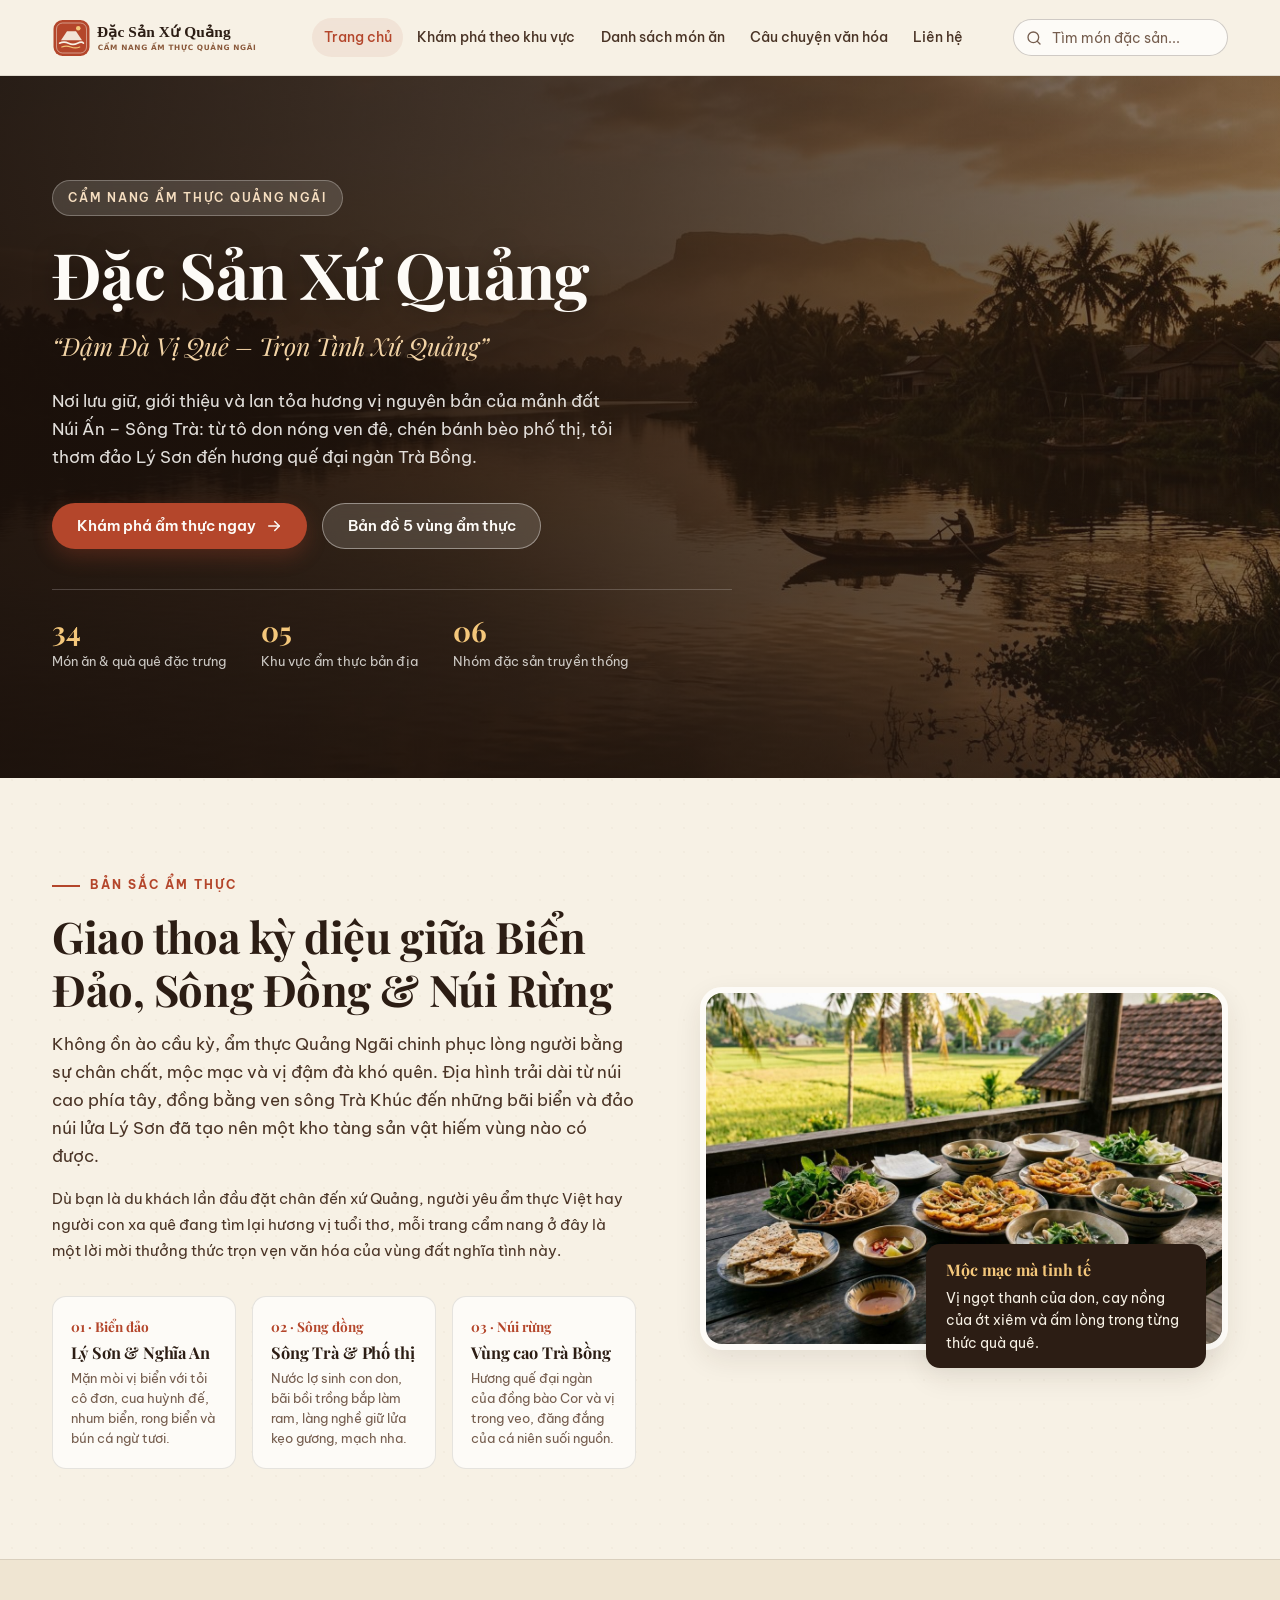
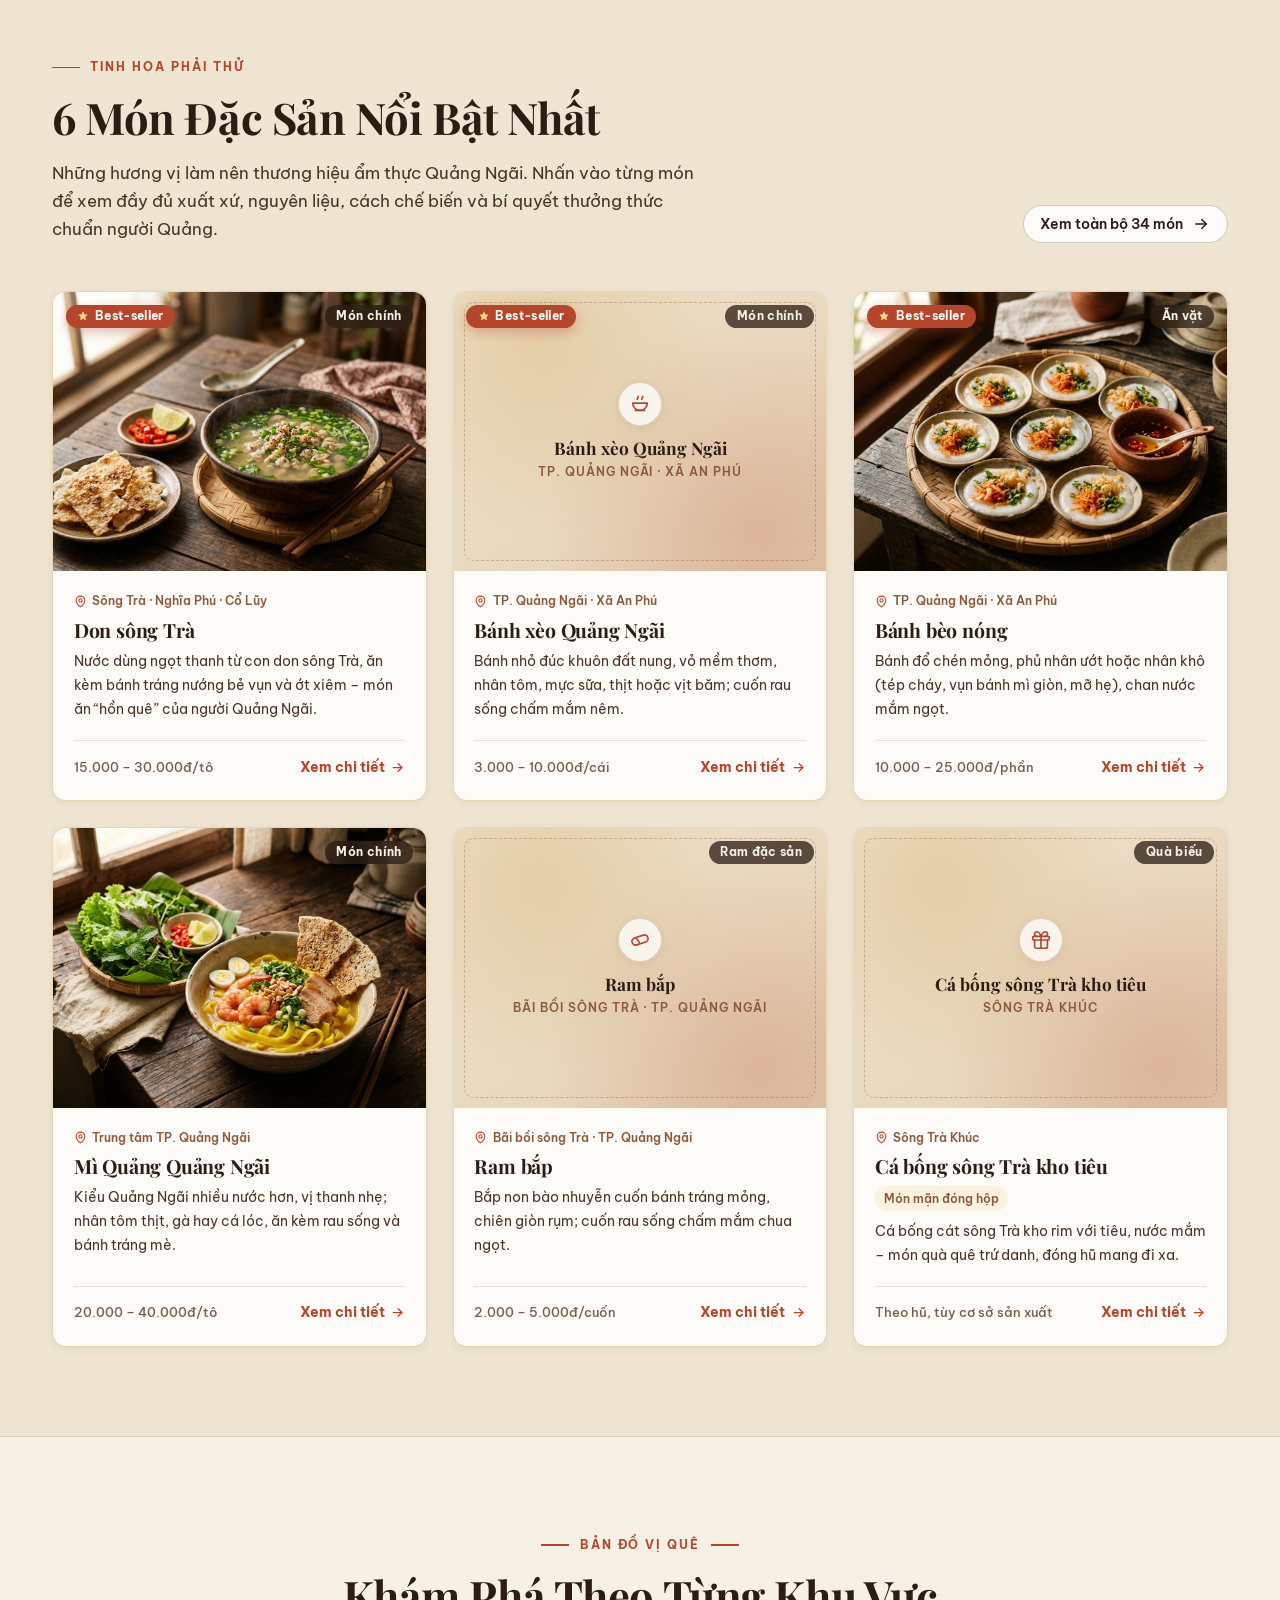
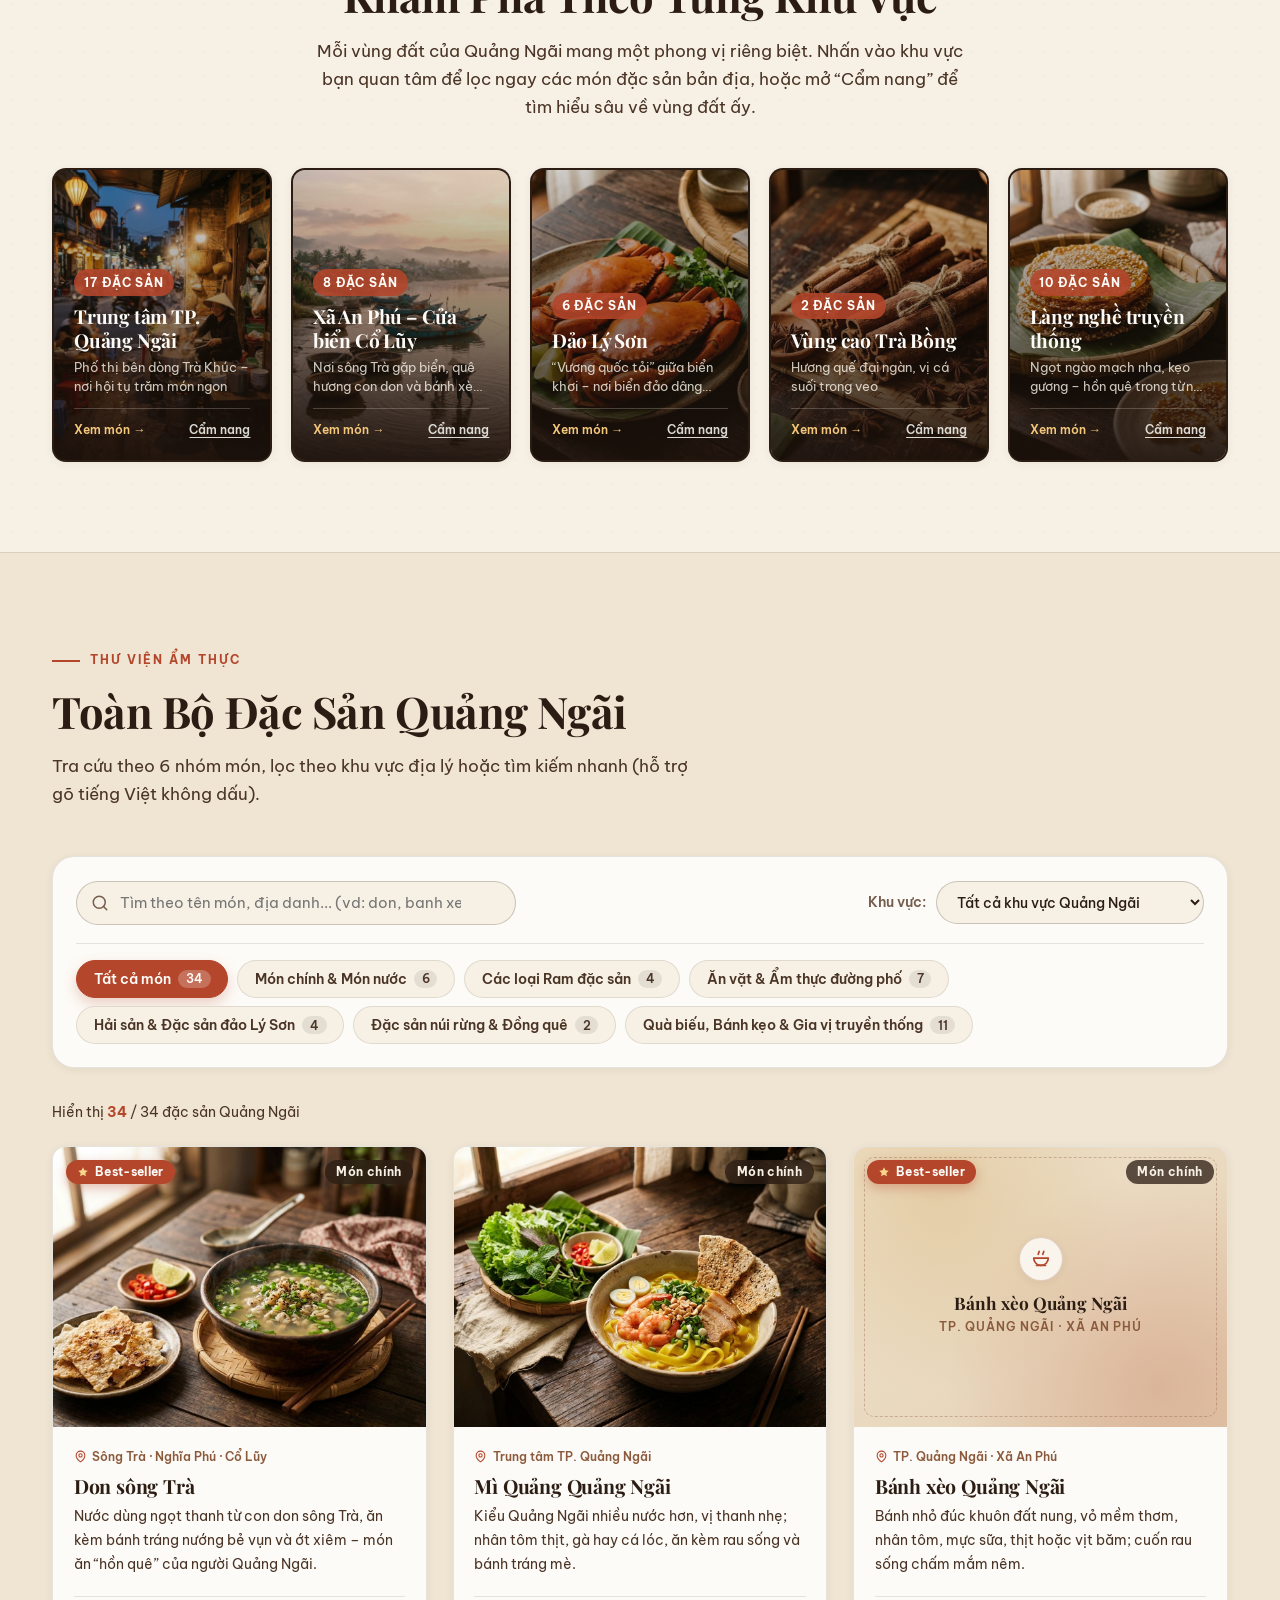
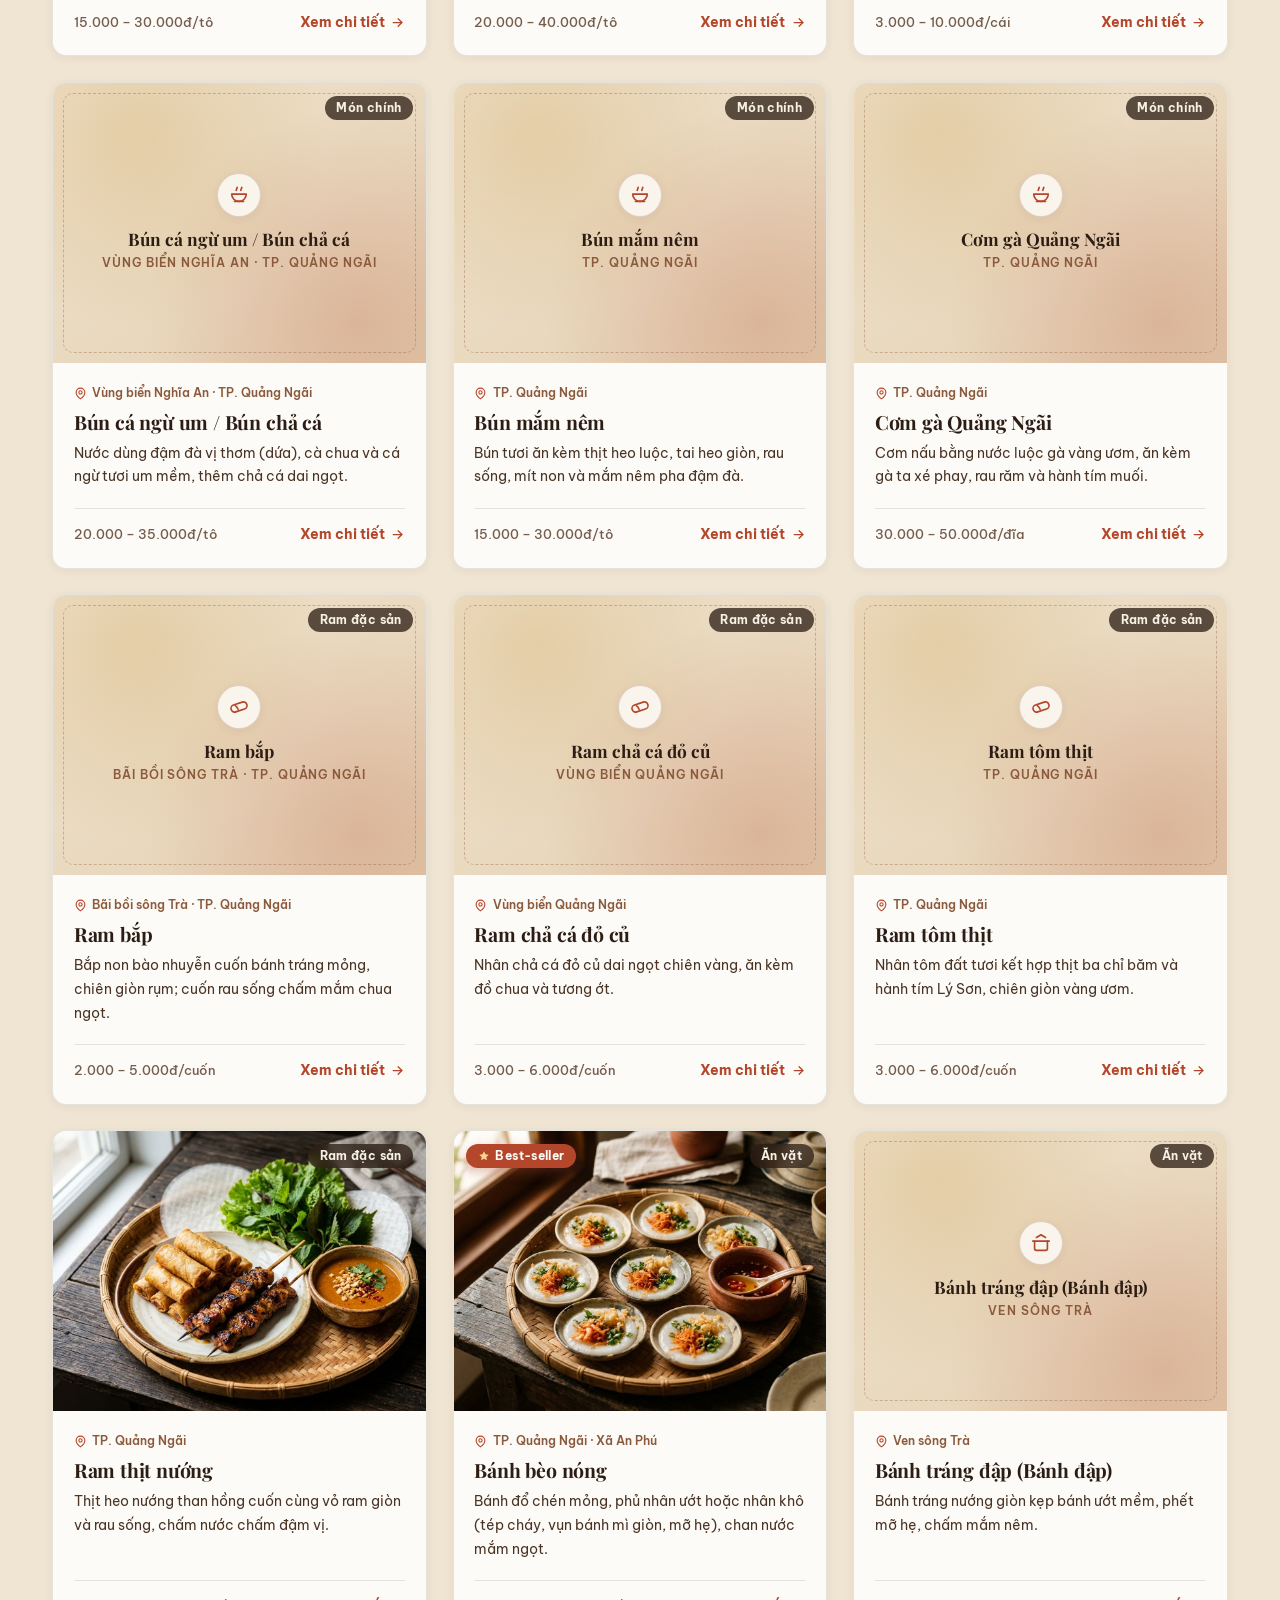
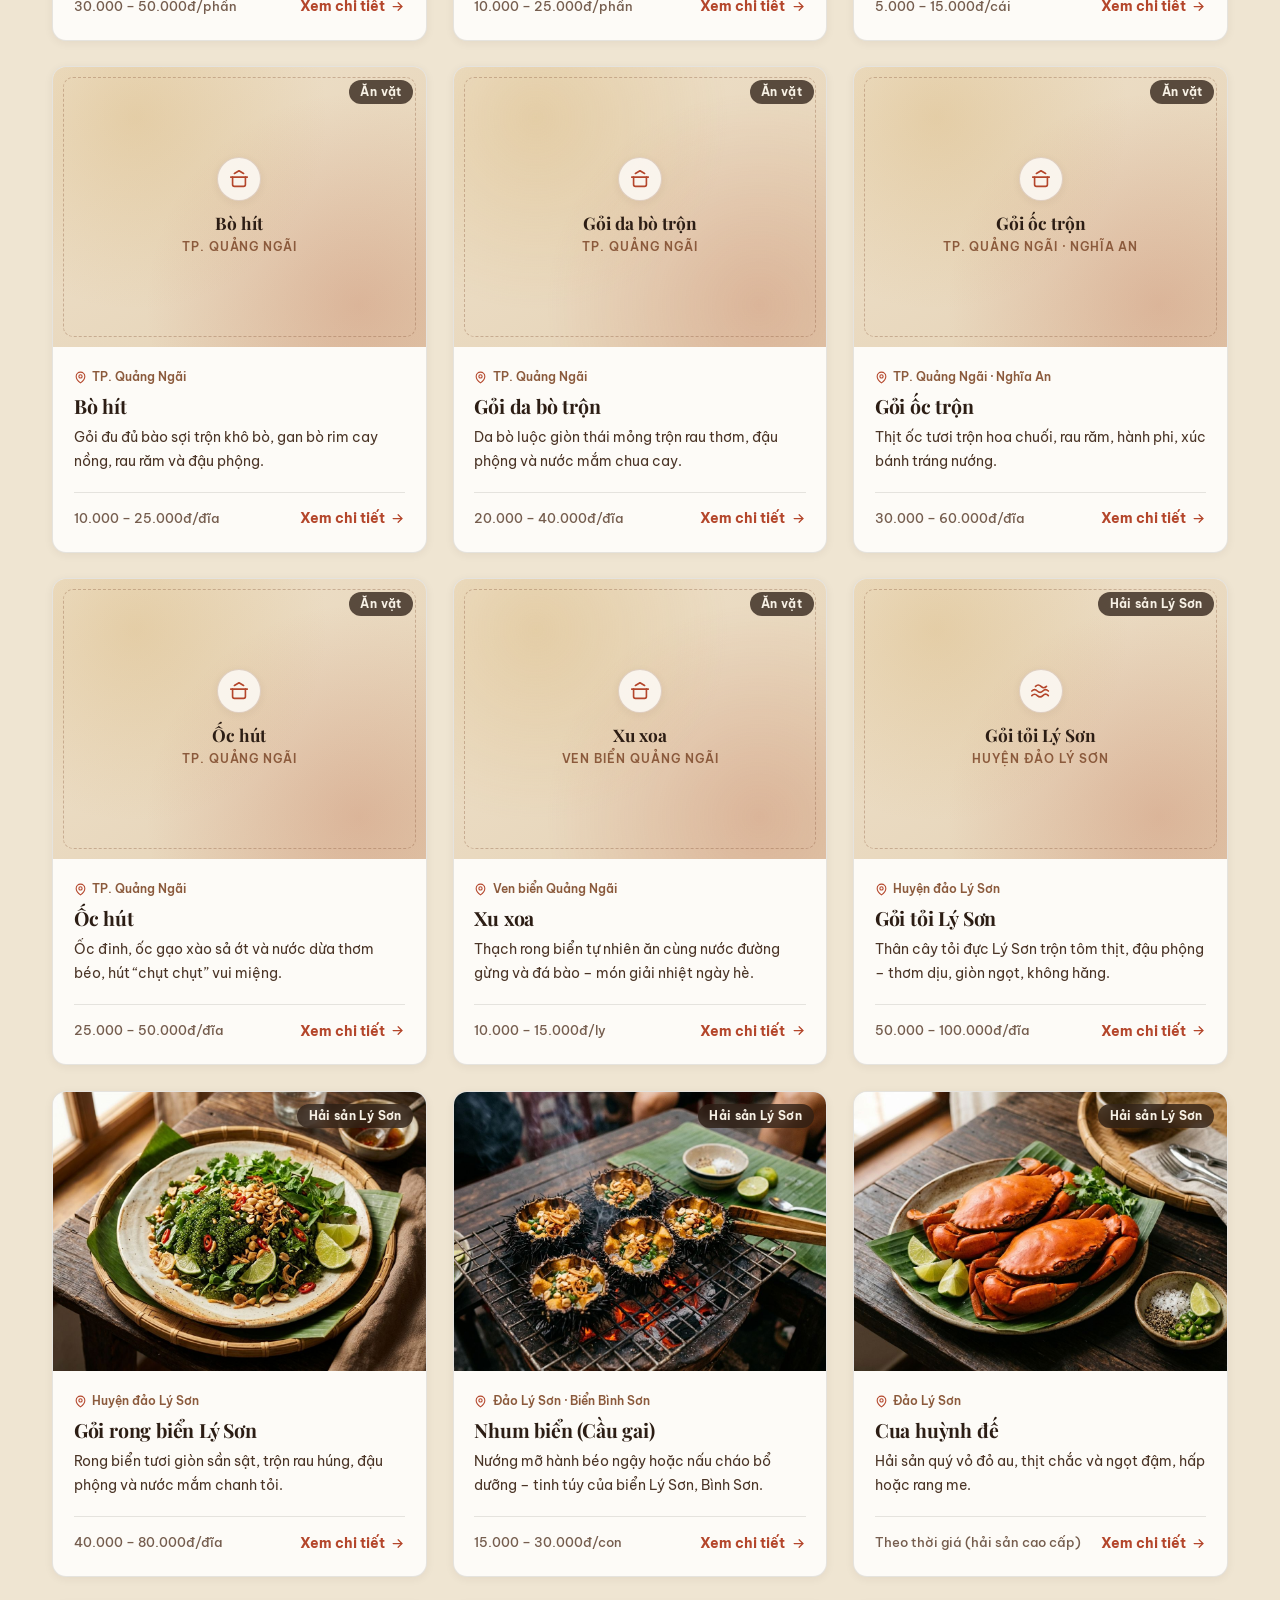
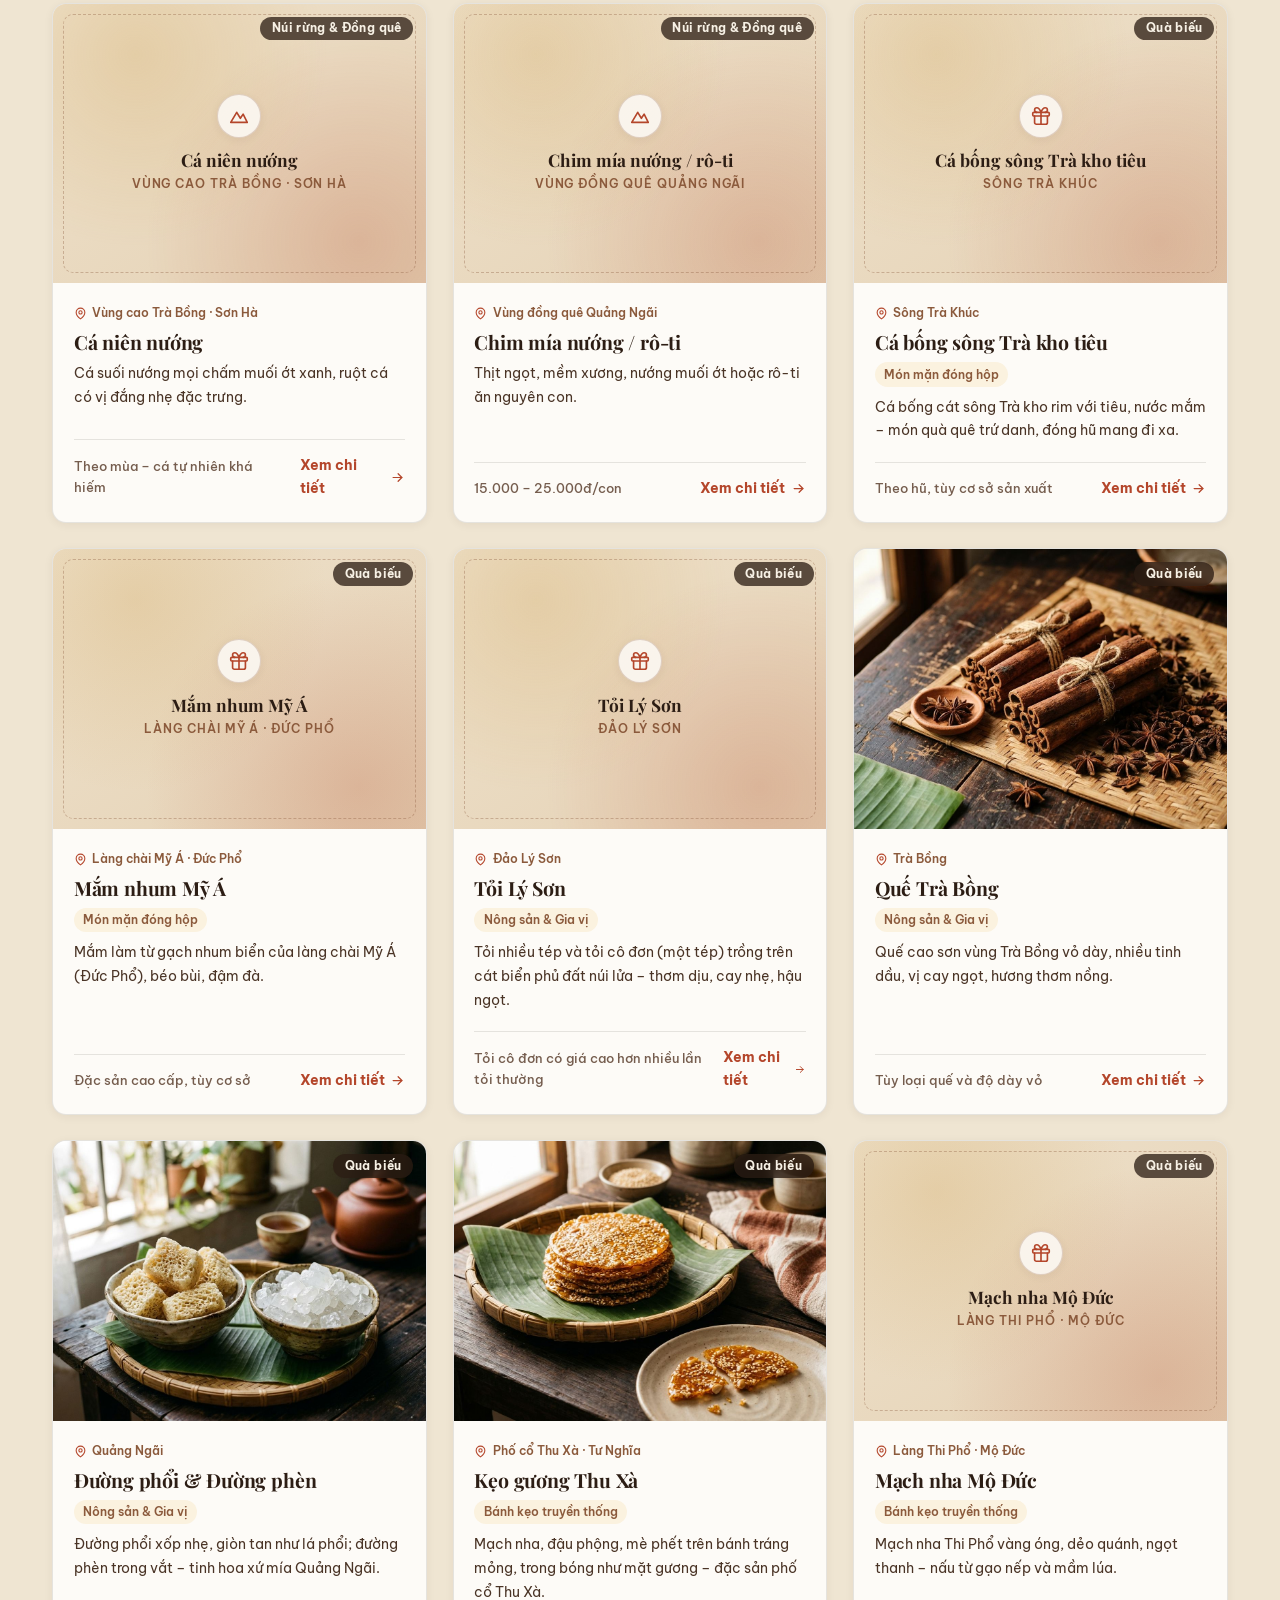
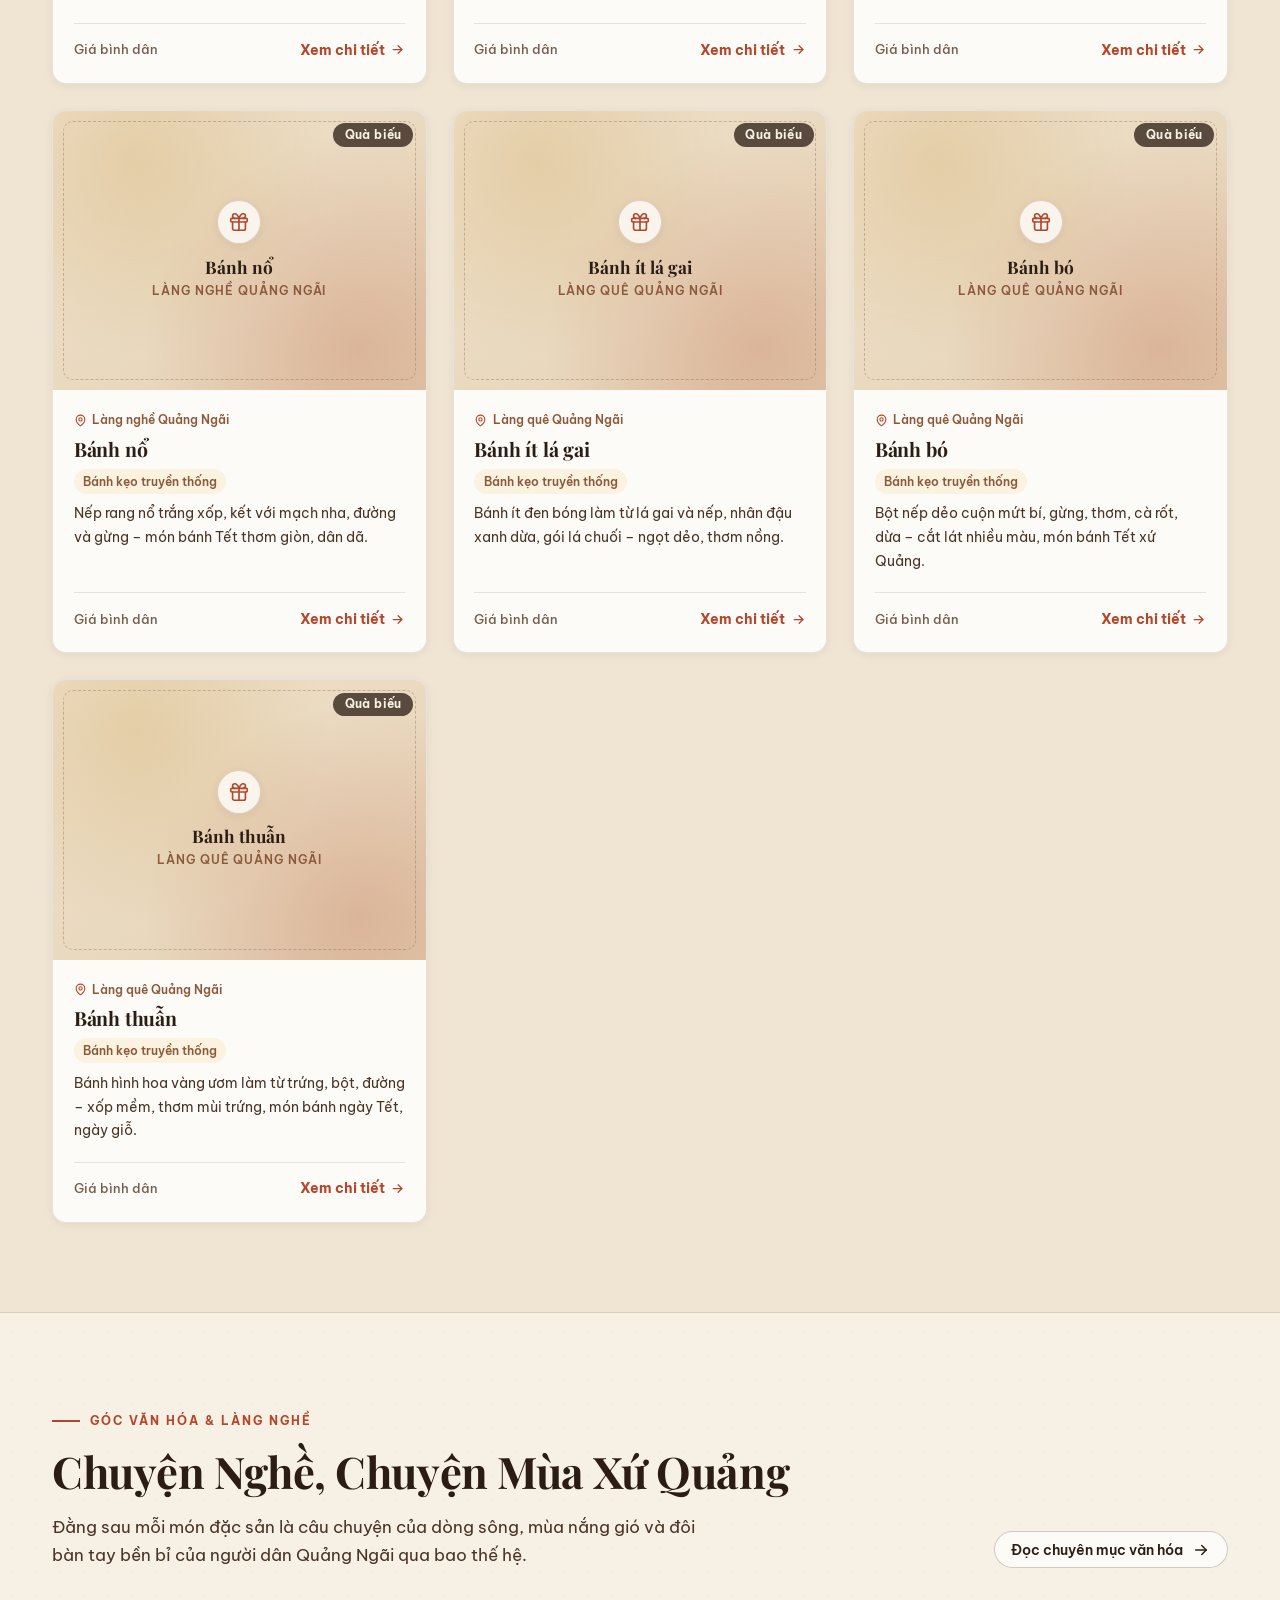
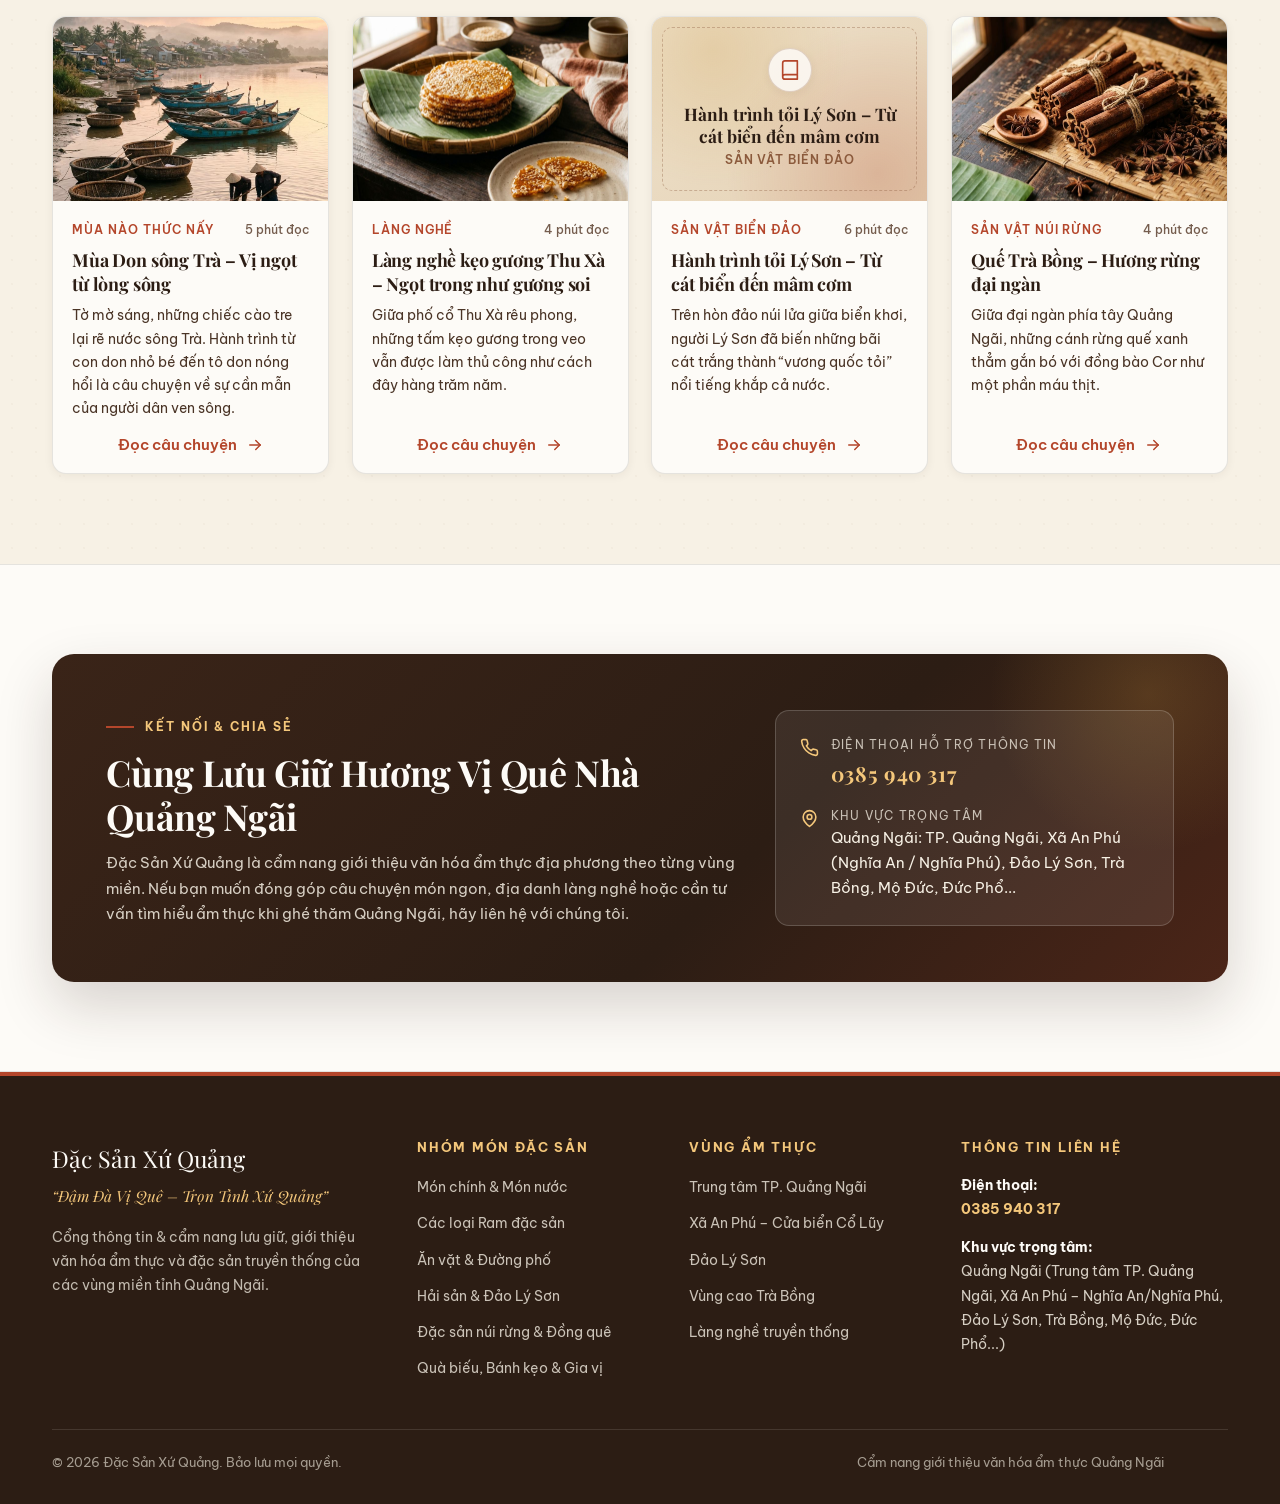
==== index.html @ ca129acb "Khoi tao website Dac San Xu Quang" ====
<!DOCTYPE html>
<html lang="vi">
<head>
  <meta charset="UTF-8">
  <meta name="viewport" content="width=device-width, initial-scale=1.0">
  <title>Đặc Sản Xứ Quảng – Đậm Đà Vị Quê, Trọn Tình Xứ Quảng</title>
  <meta name="description" content="Cổng thông tin & cẩm nang ẩm thực đặc sản Quảng Ngãi theo từng khu vực: từ Don sông Trà, Bánh xèo, Bánh bèo, Ram bắp đến Tỏi Lý Sơn, Quế Trà Bồng và Kẹo gương Thu Xà.">
  <link rel="icon" type="image/svg+xml" href="assets/icons/favicon.svg">
  <link rel="preconnect" href="https://fonts.googleapis.com">
  <link rel="preconnect" href="https://fonts.gstatic.com" crossorigin>
  <link href="https://fonts.googleapis.com/css2?family=Be+Vietnam+Pro:ital,wght@0,400;0,500;0,600;0,700;1,400&family=Playfair+Display:ital,wght@0,600;0,700;1,500;1,600&display=swap" rel="stylesheet">
  <link rel="stylesheet" href="css/variables.css">
  <link rel="stylesheet" href="css/base.css">
  <link rel="stylesheet" href="css/layout.css">
  <link rel="stylesheet" href="css/components.css">
  <link rel="stylesheet" href="css/responsive.css">
</head>
<body data-page="home">
  <!-- ==================== HEADER ==================== -->
  <header class="site-header">
    <div class="container header-inner">
      <a href="#trang-chu" class="brand-logo" aria-label="Đặc Sản Xứ Quảng – Trang chủ">
        <img src="assets/images/logo.svg" alt="Đặc Sản Xứ Quảng" width="230" height="44">
      </a>

      <nav class="main-nav" id="main-nav" aria-label="Điều hướng chính">
        <a href="#trang-chu" class="is-active">Trang chủ</a>
        <a href="#khu-vuc">Khám phá theo khu vực</a>
        <a href="#thu-vien-mon">Danh sách món ăn</a>
        <a href="#van-hoa">Câu chuyện văn hóa</a>
        <a href="#lien-he">Liên hệ</a>
      </nav>

      <div class="header-actions">
        <form class="header-search" id="header-search-form" role="search">
          <svg class="header-search__icon" viewBox="0 0 24 24" fill="none" stroke="currentColor" stroke-width="2" stroke-linecap="round" stroke-linejoin="round" aria-hidden="true">
            <circle cx="11" cy="11" r="8"/><path d="m21 21-4.3-4.3"/>
          </svg>
          <label for="header-search-input" class="sr-only">Tìm nhanh món đặc sản</label>
          <input type="search" id="header-search-input" placeholder="Tìm món đặc sản..." autocomplete="off">
        </form>

        <button type="button" class="nav-toggle" id="nav-toggle" aria-label="Mở menu điều hướng" aria-expanded="false" aria-controls="main-nav">
          <svg width="22" height="22" viewBox="0 0 24 24" fill="none" stroke="currentColor" stroke-width="2" stroke-linecap="round">
            <path d="M4 6h16M4 12h16M4 18h16"/>
          </svg>
        </button>
      </div>
    </div>
  </header>

  <main>
    <!-- ==================== 1. HERO SECTION ==================== -->
    <section class="hero" id="trang-chu">
      <img class="hero__bg" src="assets/images/banners/hero.jpg" alt="Hoàng hôn trên dòng sông Trà Khúc và núi Thiên Ấn, Quảng Ngãi" onerror="this.style.display='none'">
      <div class="hero__overlay" aria-hidden="true"></div>

      <div class="container">
        <div class="hero__content">
          <span class="hero__badge">Cẩm nang ẩm thực Quảng Ngãi</span>
          <h1 class="hero__title">Đặc Sản Xứ Quảng</h1>
          <p class="hero__slogan">“Đậm Đà Vị Quê – Trọn Tình Xứ Quảng”</p>
          <p class="hero__desc">
            Nơi lưu giữ, giới thiệu và lan tỏa hương vị nguyên bản của mảnh đất Núi Ấn – Sông Trà:
            từ tô don nóng ven đê, chén bánh bèo phố thị, tỏi thơm đảo Lý Sơn đến hương quế đại ngàn Trà Bồng.
          </p>

          <div class="hero__actions">
            <a href="#thu-vien-mon" class="btn btn--primary">
              Khám phá ẩm thực ngay
              <svg viewBox="0 0 24 24" fill="none" stroke="currentColor" stroke-width="2" stroke-linecap="round" stroke-linejoin="round" aria-hidden="true">
                <path d="M5 12h14"/><path d="m13 6 6 6-6 6"/>
              </svg>
            </a>
            <a href="#khu-vuc" class="btn btn--ghost-light">Bản đồ 5 vùng ẩm thực</a>
          </div>

          <div class="hero__stats">
            <div>
              <span class="hero__stat-num">34</span>
              <span class="hero__stat-label">Món ăn &amp; quà quê đặc trưng</span>
            </div>
            <div>
              <span class="hero__stat-num">05</span>
              <span class="hero__stat-label">Khu vực ẩm thực bản địa</span>
            </div>
            <div>
              <span class="hero__stat-num">06</span>
              <span class="hero__stat-label">Nhóm đặc sản truyền thống</span>
            </div>
          </div>
        </div>
      </div>
    </section>

    <!-- ==================== 2. GIỚI THIỆU NGẮN ==================== -->
    <section class="section" id="gioi-thieu">
      <div class="container">
        <div class="intro-grid reveal">
          <div>
            <span class="section-eyebrow">Bản sắc ẩm thực</span>
            <h2 class="section-title">Giao thoa kỳ diệu giữa Biển Đảo, Sông Đồng &amp; Núi Rừng</h2>
            <p class="section-lead" style="margin-bottom: 1rem;">
              Không ồn ào cầu kỳ, ẩm thực Quảng Ngãi chinh phục lòng người bằng sự chân chất, mộc mạc và
              vị đậm đà khó quên. Địa hình trải dài từ núi cao phía tây, đồng bằng ven sông Trà Khúc đến
              những bãi biển và đảo núi lửa Lý Sơn đã tạo nên một kho tàng sản vật hiếm vùng nào có được.
            </p>
            <p style="color: var(--color-dark-soft); font-size: 0.96rem;">
              Dù bạn là du khách lần đầu đặt chân đến xứ Quảng, người yêu ẩm thực Việt hay người con xa quê
              đang tìm lại hương vị tuổi thơ, mỗi trang cẩm nang ở đây là một lời mời thưởng thức trọn vẹn
              văn hóa của vùng đất nghĩa tình này.
            </p>

            <div class="intro-pillars">
              <div class="intro-pillar">
                <div class="intro-pillar__num">01 · Biển đảo</div>
                <h3>Lý Sơn &amp; Nghĩa An</h3>
                <p>Mặn mòi vị biển với tỏi cô đơn, cua huỳnh đế, nhum biển, rong biển và bún cá ngừ tươi.</p>
              </div>
              <div class="intro-pillar">
                <div class="intro-pillar__num">02 · Sông đồng</div>
                <h3>Sông Trà &amp; Phố thị</h3>
                <p>Nước lợ sinh con don, bãi bồi trồng bắp làm ram, làng nghề giữ lửa kẹo gương, mạch nha.</p>
              </div>
              <div class="intro-pillar">
                <div class="intro-pillar__num">03 · Núi rừng</div>
                <h3>Vùng cao Trà Bồng</h3>
                <p>Hương quế đại ngàn của đồng bào Cor và vị trong veo, đăng đắng của cá niên suối nguồn.</p>
              </div>
            </div>
          </div>

          <div class="intro-media">
            <div class="intro-media__frame">
              <img src="assets/images/banners/song-tra-nui-an.jpg" alt="Mâm cơm đặc sản dân dã xứ Quảng" loading="lazy"
                   data-fallback-title="Hương Vị Núi Ấn – Sông Trà" data-fallback-sub="Giao thoa ba miền Quảng Ngãi" data-fallback-icon="bowl" onerror="XQ.onImgError(this)">
            </div>
            <div class="intro-media__caption">
              <strong>Mộc mạc mà tinh tế</strong>
              Vị ngọt thanh của don, cay nồng của ớt xiêm và ấm lòng trong từng thức quà quê.
            </div>
          </div>
        </div>
      </div>
    </section>

    <!-- ==================== 3. MÓN BEST-SELLER / NỔI BẬT ==================== -->
    <section class="section section--alt" id="noi-bat">
      <div class="container">
        <div class="section-header section-header--split reveal">
          <div>
            <span class="section-eyebrow">Tinh hoa phải thử</span>
            <h2 class="section-title">6 Món Đặc Sản Nổi Bật Nhất</h2>
            <p class="section-lead">
              Những hương vị làm nên thương hiệu ẩm thực Quảng Ngãi. Nhấn vào từng món để xem đầy đủ xuất xứ,
              nguyên liệu, cách chế biến và bí quyết thưởng thức chuẩn người Quảng.
            </p>
          </div>
          <a href="#thu-vien-mon" class="btn btn--secondary btn--sm">
            Xem toàn bộ 34 món
            <svg viewBox="0 0 24 24" fill="none" stroke="currentColor" stroke-width="2" stroke-linecap="round" stroke-linejoin="round" aria-hidden="true">
              <path d="M5 12h14"/><path d="m13 6 6 6-6 6"/>
            </svg>
          </a>
        </div>

        <div class="bestseller-grid reveal" id="bestseller-grid"></div>
      </div>
    </section>

    <!-- ==================== 4. KHÁM PHÁ THEO KHU VỰC ==================== -->
    <section class="section" id="khu-vuc">
      <div class="container">
        <div class="section-header section-header--center reveal">
          <span class="section-eyebrow">Bản đồ vị quê</span>
          <h2 class="section-title">Khám Phá Theo Từng Khu Vực</h2>
          <p class="section-lead">
            Mỗi vùng đất của Quảng Ngãi mang một phong vị riêng biệt. Nhấn vào khu vực bạn quan tâm để
            lọc ngay các món đặc sản bản địa, hoặc mở “Cẩm nang” để tìm hiểu sâu về vùng đất ấy.
          </p>
        </div>

        <div class="regions-grid reveal" id="regions-grid"></div>
      </div>
    </section>

    <!-- ==================== 5. THƯ VIỆN ĐẶC SẢN (TOÀN BỘ MÓN ĂN) ==================== -->
    <section class="section section--alt" id="thu-vien-mon">
      <div class="container">
        <div class="section-header reveal">
          <span class="section-eyebrow">Thư viện ẩm thực</span>
          <h2 class="section-title">Toàn Bộ Đặc Sản Quảng Ngãi</h2>
          <p class="section-lead">
            Tra cứu theo 6 nhóm món, lọc theo khu vực địa lý hoặc tìm kiếm nhanh (hỗ trợ gõ tiếng Việt không dấu).
          </p>
        </div>

        <!-- Bộ lọc thông minh -->
        <div class="filter-panel reveal" aria-label="Bộ lọc và tìm kiếm món ăn">
          <div class="filter-top">
            <div class="search-box">
              <svg class="search-box__icon" viewBox="0 0 24 24" fill="none" stroke="currentColor" stroke-width="2" stroke-linecap="round" stroke-linejoin="round" aria-hidden="true">
                <circle cx="11" cy="11" r="8"/><path d="m21 21-4.3-4.3"/>
              </svg>
              <label for="dish-search" class="sr-only">Tìm món đặc sản theo tên hoặc nguyên liệu</label>
              <input type="search" id="dish-search" placeholder="Tìm theo tên món, địa danh... (vd: don, banh xeo, toi ly son)" autocomplete="off">
              <button type="button" class="search-box__clear" id="dish-search-clear" aria-label="Xóa từ khóa tìm kiếm">&times;</button>
            </div>

            <div class="region-select-wrap">
              <label for="region-filter">Khu vực:</label>
              <select id="region-filter" class="region-select"></select>
            </div>
          </div>

          <div class="category-tabs" id="category-tabs" role="tablist" aria-label="Lọc theo nhóm món"></div>
        </div>

        <!-- Thanh trạng thái lọc -->
        <div class="filter-status">
          <div id="filter-count"></div>
          <div class="filter-chips" id="filter-chips"></div>
        </div>

        <!-- Lưới món ăn -->
        <div class="dishes-grid" id="dishes-grid"></div>
      </div>
    </section>

    <!-- ==================== 6. GÓC VĂN HÓA & LÀNG NGHỀ ==================== -->
    <section class="section" id="van-hoa">
      <div class="container">
        <div class="section-header section-header--split reveal">
          <div>
            <span class="section-eyebrow">Góc văn hóa &amp; làng nghề</span>
            <h2 class="section-title">Chuyện Nghề, Chuyện Mùa Xứ Quảng</h2>
            <p class="section-lead">
              Đằng sau mỗi món đặc sản là câu chuyện của dòng sông, mùa nắng gió và đôi bàn tay bền bỉ
              của người dân Quảng Ngãi qua bao thế hệ.
            </p>
          </div>
          <a href="pages/bai-viet.html?id=mua-don-song-tra" class="btn btn--secondary btn--sm">
            Đọc chuyên mục văn hóa
            <svg viewBox="0 0 24 24" fill="none" stroke="currentColor" stroke-width="2" stroke-linecap="round" stroke-linejoin="round" aria-hidden="true">
              <path d="M5 12h14"/><path d="m13 6 6 6-6 6"/>
            </svg>
          </a>
        </div>

        <div class="stories-grid reveal" id="stories-grid"></div>
      </div>
    </section>

    <!-- ==================== 7. LIÊN HỆ & GÓP Ý ==================== -->
    <section class="section section--ivory" id="lien-he">
      <div class="container">
        <div class="contact-strip reveal">
          <div>
            <span class="section-eyebrow" style="color:#f4c77b;">Kết nối &amp; chia sẻ</span>
            <h2>Cùng Lưu Giữ Hương Vị Quê Nhà Quảng Ngãi</h2>
            <p>
              Đặc Sản Xứ Quảng là cẩm nang giới thiệu văn hóa ẩm thực địa phương theo từng vùng miền.
              Nếu bạn muốn đóng góp câu chuyện món ngon, địa danh làng nghề hoặc cần tư vấn tìm hiểu
              ẩm thực khi ghé thăm Quảng Ngãi, hãy liên hệ với chúng tôi.
            </p>
          </div>

          <div class="contact-strip__box">
            <div class="contact-strip__row">
              <svg viewBox="0 0 24 24" fill="none" stroke="currentColor" stroke-width="2" stroke-linecap="round" stroke-linejoin="round" aria-hidden="true">
                <path d="M22 16.92v3a2 2 0 0 1-2.18 2 19.79 19.79 0 0 1-8.63-3.07 19.5 19.5 0 0 1-6-6 19.79 19.79 0 0 1-3.07-8.67A2 2 0 0 1 4.11 2h3a2 2 0 0 1 2 1.72 12.84 12.84 0 0 0 .7 2.81 2 2 0 0 1-.45 2.11L8.09 9.91a16 16 0 0 0 6 6l1.27-1.27a2 2 0 0 1 2.11-.45 12.84 12.84 0 0 0 2.81.7A2 2 0 0 1 22 16.92z"/>
              </svg>
              <div>
                <div style="font-size:0.78rem;text-transform:uppercase;letter-spacing:0.1em;opacity:0.75;">Điện thoại hỗ trợ thông tin</div>
                <a href="tel:0385940317" class="contact-strip__phone">0385 940 317</a>
              </div>
            </div>

            <div class="contact-strip__row">
              <svg viewBox="0 0 24 24" fill="none" stroke="currentColor" stroke-width="2" stroke-linecap="round" stroke-linejoin="round" aria-hidden="true">
                <path d="M20 10c0 6-8 12-8 12s-8-6-8-12a8 8 0 1 1 16 0Z"/><circle cx="12" cy="10" r="3"/>
              </svg>
              <div>
                <div style="font-size:0.78rem;text-transform:uppercase;letter-spacing:0.1em;opacity:0.75;">Khu vực trọng tâm</div>
                <div>Quảng Ngãi: TP. Quảng Ngãi, Xã An Phú (Nghĩa An / Nghĩa Phú), Đảo Lý Sơn, Trà Bồng, Mộ Đức, Đức Phổ...</div>
              </div>
            </div>
          </div>
        </div>
      </div>
    </section>
  </main>

  <!-- ==================== FOOTER ==================== -->
  <footer class="site-footer">
    <div class="container">
      <div class="footer-grid">
        <div class="footer-brand">
          <div class="footer-brand__title">Đặc Sản Xứ Quảng</div>
          <div class="footer-brand__slogan">“Đậm Đà Vị Quê – Trọn Tình Xứ Quảng”</div>
          <p>
            Cổng thông tin &amp; cẩm nang lưu giữ, giới thiệu văn hóa ẩm thực và đặc sản truyền thống
            của các vùng miền tỉnh Quảng Ngãi.
          </p>
        </div>

        <div>
          <h3 class="footer-heading">Nhóm món đặc sản</h3>
          <ul class="footer-links">
            <li><a href="#thu-vien-mon" data-footer-cat="mon-chinh">Món chính &amp; Món nước</a></li>
            <li><a href="#thu-vien-mon" data-footer-cat="ram">Các loại Ram đặc sản</a></li>
            <li><a href="#thu-vien-mon" data-footer-cat="an-vat">Ăn vặt &amp; Đường phố</a></li>
            <li><a href="#thu-vien-mon" data-footer-cat="hai-san">Hải sản &amp; Đảo Lý Sơn</a></li>
            <li><a href="#thu-vien-mon" data-footer-cat="nui-rung">Đặc sản núi rừng &amp; Đồng quê</a></li>
            <li><a href="#thu-vien-mon" data-footer-cat="qua-bieu">Quà biếu, Bánh kẹo &amp; Gia vị</a></li>
          </ul>
        </div>

        <div>
          <h3 class="footer-heading">Vùng ẩm thực</h3>
          <ul class="footer-links">
            <li><a href="pages/khu-vuc.html?id=tp-quang-ngai">Trung tâm TP. Quảng Ngãi</a></li>
            <li><a href="pages/khu-vuc.html?id=an-phu-co-luy">Xã An Phú – Cửa biển Cổ Lũy</a></li>
            <li><a href="pages/khu-vuc.html?id=ly-son">Đảo Lý Sơn</a></li>
            <li><a href="pages/khu-vuc.html?id=tra-bong">Vùng cao Trà Bồng</a></li>
            <li><a href="pages/khu-vuc.html?id=lang-nghe">Làng nghề truyền thống</a></li>
          </ul>
        </div>

        <div>
          <h3 class="footer-heading">Thông tin liên hệ</h3>
          <div class="footer-contact-list">
            <div>
              <strong>Điện thoại:</strong><br>
              <a href="tel:0385940317" style="color:#f4c77b;font-weight:700;">0385 940 317</a>
            </div>
            <div>
              <strong>Khu vực trọng tâm:</strong><br>
              Quảng Ngãi (Trung tâm TP. Quảng Ngãi, Xã An Phú – Nghĩa An/Nghĩa Phú, Đảo Lý Sơn, Trà Bồng, Mộ Đức, Đức Phổ...)
            </div>
          </div>
        </div>
      </div>

      <div class="footer-bottom">
        <span>&copy; 2026 Đặc Sản Xứ Quảng. Bảo lưu mọi quyền.</span>
        <span>Cẩm nang giới thiệu văn hóa ẩm thực Quảng Ngãi</span>
      </div>
    </div>
  </footer>

  <!-- Nút về đầu trang -->
  <button type="button" class="back-to-top" id="back-to-top" aria-label="Về đầu trang">
    <svg width="20" height="20" viewBox="0 0 24 24" fill="none" stroke="currentColor" stroke-width="2.2" stroke-linecap="round" stroke-linejoin="round">
      <path d="m18 15-6-6-6 6"/>
    </svg>
  </button>

  <!-- Dữ liệu & Module xử lý -->
  <script src="js/data/categories.js"></script>
  <script src="js/data/regions.js"></script>
  <script src="js/data/dishes.js"></script>
  <script src="js/data/stories.js"></script>
  <script src="js/modules/render.js"></script>
  <script src="js/modules/filter.js"></script>
  <script src="js/modules/modal.js"></script>
  <script src="js/main.js"></script>
</body>
</html>
---- css/variables.css ----
/* ==========================================================================
   variables.css — Bảng màu thương hiệu & Hệ thống thiết kế Đặc Sản Xứ Quảng
   Tông màu: Nâu đất, kem giấy dó, đỏ gạch, nâu đậm, trắng ngà
   ========================================================================== */

:root {
  /* Bảng màu thương hiệu cốt lõi */
  --color-cream: #f7f1e5;          /* Kem giấy dó – nền chính */
  --color-cream-deep: #efe5d2;     /* Kem giấy dó đậm – nền xen kẽ */
  --color-ivory: #fdfbf7;          /* Trắng ngà – nền thẻ, modal */
  --color-earth: #8b5a3c;          /* Nâu đất – điểm nhấn mộc mạc */
  --color-earth-light: #b07d5b;    /* Nâu đất sáng */
  --color-brick: #b4462b;          /* Đỏ gạch – CTA, tiêu điểm */
  --color-brick-dark: #92341d;     /* Đỏ gạch đậm – hover */
  --color-brick-soft: #f6e4de;     /* Đỏ gạch nhạt – nền tag */
  --color-dark: #2c1d14;           /* Nâu đậm – chữ chính & Footer */
  --color-dark-soft: #4a3426;      /* Nâu vừa – chữ phụ */
  --color-muted: #755d4e;          /* Nâu xám – chú thích */
  --color-gold: #c8963e;           /* Vàng mật – sao Best-seller */
  --color-gold-soft: #fbf2df;      /* Vàng nhạt */
  --color-sage: #546642;           /* Xanh lá mộc – điểm nhấn phụ */

  /* Đường viền & bóng đổ */
  --border-subtle: rgba(44, 29, 20, 0.11);
  --border-strong: rgba(44, 29, 20, 0.22);
  --shadow-sm: 0 2px 10px rgba(44, 29, 20, 0.06);
  --shadow-md: 0 10px 28px rgba(44, 29, 20, 0.09);
  --shadow-lg: 0 24px 56px rgba(44, 29, 20, 0.18);

  /* Phông chữ (hỗ trợ đầy đủ dấu tiếng Việt) */
  --font-serif: 'Playfair Display', 'Times New Roman', Georgia, serif;
  --font-sans: 'Be Vietnam Pro', -apple-system, BlinkMacSystemFont, 'Segoe UI', Roboto, sans-serif;

  /* Khoảng cách & bố cục */
  --container-max: 1240px;
  --container-narrow: 860px;
  --header-height: 76px;
  --section-py: clamp(4rem, 7vw, 6.25rem);

  /* Bo góc */
  --radius-sm: 8px;
  --radius-md: 14px;
  --radius-lg: 22px;
  --radius-pill: 999px;

  /* Chuyển động */
  --ease-out: cubic-bezier(0.22, 1, 0.36, 1);
  --transition-fast: 0.2s var(--ease-out);
  --transition-base: 0.35s var(--ease-out);
  --transition-slow: 0.55s var(--ease-out);
}
---- css/base.css ----
/* ==========================================================================
   base.css — Reset, Typography, Buttons & Tiện ích chung
   ========================================================================== */

*,
*::before,
*::after {
  box-sizing: border-box;
  margin: 0;
  padding: 0;
}

html {
  scroll-behavior: smooth;
  font-size: 16px;
  -webkit-text-size-adjust: 100%;
}

body {
  font-family: var(--font-sans);
  background-color: var(--color-cream);
  color: var(--color-dark);
  line-height: 1.68;
  min-height: 100vh;
  overflow-x: hidden;
  -webkit-font-smoothing: antialiased;
  /* Tạo chất liệu giấy dó nhẹ */
  background-image:
    radial-gradient(rgba(139, 90, 60, 0.04) 1px, transparent 0);
  background-size: 24px 24px;
}

body.no-scroll {
  overflow: hidden;
}

img {
  display: block;
  max-width: 100%;
  height: auto;
}

a {
  color: inherit;
  text-decoration: none;
}

button,
input,
select {
  font-family: inherit;
  color: inherit;
}

button {
  cursor: pointer;
  background: none;
  border: none;
}

ul,
ol {
  list-style: none;
}

:focus-visible {
  outline: 2px solid var(--color-brick);
  outline-offset: 3px;
}

/* Container */
.container {
  width: 100%;
  max-width: var(--container-max);
  margin-inline: auto;
  padding-inline: clamp(1.1rem, 3vw, 2rem);
}

.container--narrow {
  max-width: var(--container-narrow);
}

/* Typography tạp chí ẩm thực */
h1, h2, h3, h4 {
  font-family: var(--font-serif);
  font-weight: 700;
  line-height: 1.22;
  color: var(--color-dark);
  letter-spacing: -0.01em;
}

.section-eyebrow {
  display: inline-flex;
  align-items: center;
  gap: 0.65rem;
  font-family: var(--font-sans);
  font-size: 0.78rem;
  font-weight: 700;
  text-transform: uppercase;
  letter-spacing: 0.16em;
  color: var(--color-brick);
  margin-bottom: 0.85rem;
}

.section-eyebrow::before {
  content: '';
  width: 28px;
  height: 1.5px;
  background-color: var(--color-brick);
  display: inline-block;
}

.section-title {
  font-size: clamp(1.85rem, 3.4vw, 2.75rem);
  margin-bottom: 0.9rem;
}

.section-lead {
  font-size: clamp(0.98rem, 1.3vw, 1.08rem);
  color: var(--color-dark-soft);
  max-width: 660px;
}

.section-header {
  margin-bottom: clamp(2rem, 4vw, 3rem);
}

.section-header--center {
  text-align: center;
}

.section-header--center .section-eyebrow::after {
  content: '';
  width: 28px;
  height: 1.5px;
  background-color: var(--color-brick);
  display: inline-block;
}

.section-header--center .section-lead {
  margin-inline: auto;
}

.section-header--split {
  display: flex;
  align-items: flex-end;
  justify-content: space-between;
  gap: 1.5rem;
  flex-wrap: wrap;
}

/* Nút bấm */
.btn {
  display: inline-flex;
  align-items: center;
  justify-content: center;
  gap: 0.55rem;
  padding: 0.82rem 1.55rem;
  border-radius: var(--radius-pill);
  font-size: 0.94rem;
  font-weight: 600;
  line-height: 1.2;
  transition: transform var(--transition-fast), background-color var(--transition-fast),
              color var(--transition-fast), box-shadow var(--transition-fast), border-color var(--transition-fast);
  white-space: nowrap;
}

.btn svg {
  width: 18px;
  height: 18px;
  flex-shrink: 0;
  transition: transform var(--transition-fast);
}

.btn--primary {
  background-color: var(--color-brick);
  color: var(--color-ivory);
  box-shadow: 0 8px 20px rgba(180, 70, 43, 0.28);
}

.btn--primary:hover {
  background-color: var(--color-brick-dark);
  transform: translateY(-2px);
  box-shadow: 0 12px 26px rgba(180, 70, 43, 0.34);
}

.btn--primary:hover svg {
  transform: translateX(3px);
}

.btn--secondary {
  background-color: var(--color-ivory);
  color: var(--color-dark);
  border: 1px solid var(--border-strong);
}

.btn--secondary:hover {
  border-color: var(--color-brick);
  color: var(--color-brick);
  transform: translateY(-2px);
}

.btn--ghost-light {
  background-color: rgba(253, 251, 247, 0.14);
  color: var(--color-ivory);
  border: 1px solid rgba(253, 251, 247, 0.42);
  backdrop-filter: blur(8px);
}

.btn--ghost-light:hover {
  background-color: rgba(253, 251, 247, 0.24);
  transform: translateY(-2px);
}

.btn--sm {
  padding: 0.55rem 1.05rem;
  font-size: 0.85rem;
}

.btn--link {
  padding: 0;
  color: var(--color-brick);
  font-weight: 600;
  font-size: 0.92rem;
}

.btn--link:hover {
  color: var(--color-brick-dark);
}

.btn--link:hover svg {
  transform: translateX(4px);
}

/* Hiệu ứng xuất hiện khi cuộn trang */
.reveal {
  opacity: 0;
  transform: translateY(22px);
  transition: opacity 0.65s var(--ease-out), transform 0.65s var(--ease-out);
}

.reveal.is-visible {
  opacity: 1;
  transform: translateY(0);
}

@media (prefers-reduced-motion: reduce) {
  html { scroll-behavior: auto; }
  .reveal { opacity: 1; transform: none; transition: none; }
}

/* Tiện ích ẩn trực quan cho trình đọc màn hình */
.sr-only {
  position: absolute;
  width: 1px;
  height: 1px;
  padding: 0;
  margin: -1px;
  overflow: hidden;
  clip: rect(0, 0, 0, 0);
  white-space: nowrap;
  border: 0;
}
---- css/layout.css ----
/* ==========================================================================
   layout.css — Bố cục Header, Hero, các Section, Grid và Footer
   ========================================================================== */

/* ---------------- HEADER ---------------- */
.site-header {
  position: sticky;
  top: 0;
  z-index: 100;
  height: var(--header-height);
  background-color: rgba(247, 241, 229, 0.92);
  backdrop-filter: blur(12px);
  -webkit-backdrop-filter: blur(12px);
  border-bottom: 1px solid var(--border-subtle);
  transition: box-shadow var(--transition-base), background-color var(--transition-base);
}

.site-header.is-scrolled {
  background-color: rgba(253, 251, 247, 0.97);
  box-shadow: var(--shadow-sm);
}

.header-inner {
  height: 100%;
  display: flex;
  align-items: center;
  justify-content: space-between;
  gap: 1.25rem;
}

.brand-logo {
  display: inline-flex;
  align-items: center;
  flex-shrink: 0;
}

.brand-logo img {
  height: 42px;
  width: auto;
}

.main-nav {
  display: flex;
  align-items: center;
  gap: 0.15rem;
}

.main-nav a {
  position: relative;
  padding: 0.48rem 0.72rem;
  font-size: 0.89rem;
  font-weight: 500;
  white-space: nowrap;
  color: var(--color-dark-soft);
  border-radius: var(--radius-pill);
  transition: color var(--transition-fast), background-color var(--transition-fast);
}

.main-nav a:hover,
.main-nav a.is-active {
  color: var(--color-brick);
  background-color: rgba(180, 70, 43, 0.08);
}

/* Thanh tìm kiếm nhanh trên Header */
.header-actions {
  display: flex;
  align-items: center;
  gap: 0.75rem;
}

.header-search {
  position: relative;
  display: flex;
  align-items: center;
}

.header-search input {
  width: 215px;
  padding: 0.52rem 0.95rem 0.52rem 2.35rem;
  border-radius: var(--radius-pill);
  border: 1px solid var(--border-strong);
  background-color: var(--color-ivory);
  font-size: 0.86rem;
  color: var(--color-dark);
  transition: width var(--transition-base), border-color var(--transition-fast), box-shadow var(--transition-fast);
}

.header-search input::placeholder {
  color: var(--color-muted);
}

.header-search input:focus {
  outline: none;
  width: 255px;
  border-color: var(--color-brick);
  box-shadow: 0 0 0 3px rgba(180, 70, 43, 0.14);
}

.header-search__icon {
  position: absolute;
  left: 0.8rem;
  width: 16px;
  height: 16px;
  color: var(--color-muted);
  pointer-events: none;
}

.nav-toggle {
  display: none;
  width: 42px;
  height: 42px;
  border-radius: var(--radius-sm);
  border: 1px solid var(--border-strong);
  background-color: var(--color-ivory);
  align-items: center;
  justify-content: center;
  color: var(--color-dark);
}

/* ---------------- HERO SECTION ---------------- */
.hero {
  position: relative;
  min-height: clamp(540px, 78vh, 720px);
  display: flex;
  align-items: center;
  overflow: hidden;
  background-color: var(--color-dark);
  color: var(--color-ivory);
}

.hero__bg {
  position: absolute;
  inset: 0;
  width: 100%;
  height: 100%;
  object-fit: cover;
  object-position: center 45%;
  transform: scale(1.02);
}

.hero__overlay {
  position: absolute;
  inset: 0;
  background:
    linear-gradient(95deg, rgba(28, 17, 11, 0.88) 0%, rgba(36, 22, 14, 0.72) 48%, rgba(44, 29, 20, 0.34) 100%),
    linear-gradient(180deg, rgba(28, 17, 11, 0.25) 0%, rgba(28, 17, 11, 0.45) 100%);
}

.hero__content {
  position: relative;
  z-index: 2;
  max-width: 680px;
  padding-block: 4rem;
}

.hero__badge {
  display: inline-flex;
  align-items: center;
  gap: 0.55rem;
  padding: 0.4rem 0.95rem;
  border-radius: var(--radius-pill);
  background-color: rgba(253, 251, 247, 0.14);
  border: 1px solid rgba(253, 251, 247, 0.28);
  color: #f6dec0;
  font-size: 0.78rem;
  font-weight: 600;
  letter-spacing: 0.14em;
  text-transform: uppercase;
  margin-bottom: 1.35rem;
  backdrop-filter: blur(6px);
}

.hero__title {
  color: var(--color-ivory);
  font-size: clamp(2.4rem, 5.2vw, 4rem);
  line-height: 1.12;
  margin-bottom: 1rem;
  text-shadow: 0 4px 24px rgba(0, 0, 0, 0.35);
}

.hero__slogan {
  font-family: var(--font-serif);
  font-style: italic;
  font-size: clamp(1.2rem, 2.2vw, 1.55rem);
  color: #f3d4a6;
  margin-bottom: 1.25rem;
}

.hero__desc {
  font-size: clamp(0.96rem, 1.3vw, 1.06rem);
  color: rgba(253, 251, 247, 0.88);
  margin-bottom: 2rem;
  max-width: 560px;
}

.hero__actions {
  display: flex;
  flex-wrap: wrap;
  gap: 0.9rem;
  margin-bottom: 2.5rem;
}

.hero__stats {
  display: flex;
  flex-wrap: wrap;
  gap: 2.2rem;
  padding-top: 1.6rem;
  border-top: 1px solid rgba(253, 251, 247, 0.2);
}

.hero__stat-num {
  display: block;
  font-family: var(--font-serif);
  font-size: 1.75rem;
  font-weight: 700;
  color: #f4c77b;
  line-height: 1.1;
}

.hero__stat-label {
  font-size: 0.82rem;
  color: rgba(253, 251, 247, 0.78);
}

/* ---------------- SECTIONS ---------------- */
.section {
  padding-block: var(--section-py);
  position: relative;
}

.section--alt {
  background-color: var(--color-cream-deep);
  border-top: 1px solid var(--border-subtle);
  border-bottom: 1px solid var(--border-subtle);
}

.section--ivory {
  background-color: var(--color-ivory);
  border-top: 1px solid var(--border-subtle);
  border-bottom: 1px solid var(--border-subtle);
}

/* ---------------- INTRO (GIAO THOA 3 MIỀN) ---------------- */
.intro-grid {
  display: grid;
  grid-template-columns: 1.05fr 0.95fr;
  gap: clamp(2rem, 5vw, 4.25rem);
  align-items: center;
}

.intro-media {
  position: relative;
}

.intro-media__frame {
  border-radius: var(--radius-lg);
  overflow: hidden;
  box-shadow: var(--shadow-md);
  border: 6px solid var(--color-ivory);
  aspect-ratio: 16 / 11;
}

.intro-media__frame img {
  width: 100%;
  height: 100%;
  object-fit: cover;
}

.intro-media__caption {
  position: absolute;
  bottom: -18px;
  right: 22px;
  background-color: var(--color-dark);
  color: var(--color-cream);
  padding: 0.8rem 1.25rem;
  border-radius: var(--radius-md);
  font-size: 0.85rem;
  max-width: 280px;
  box-shadow: var(--shadow-md);
}

.intro-media__caption strong {
  display: block;
  font-family: var(--font-serif);
  font-size: 1rem;
  color: #f4c77b;
  margin-bottom: 0.15rem;
}

.intro-pillars {
  display: grid;
  grid-template-columns: repeat(3, 1fr);
  gap: 1rem;
  margin-top: 2rem;
}

.intro-pillar {
  background-color: var(--color-ivory);
  border: 1px solid var(--border-subtle);
  border-radius: var(--radius-md);
  padding: 1.15rem;
  transition: transform var(--transition-fast), border-color var(--transition-fast);
}

.intro-pillar:hover {
  transform: translateY(-3px);
  border-color: var(--color-earth-light);
}

.intro-pillar__num {
  font-family: var(--font-serif);
  font-size: 0.85rem;
  font-weight: 700;
  color: var(--color-brick);
  margin-bottom: 0.35rem;
}

.intro-pillar h3 {
  font-size: 1.02rem;
  margin-bottom: 0.35rem;
}

.intro-pillar p {
  font-size: 0.84rem;
  color: var(--color-muted);
  line-height: 1.5;
}

/* ---------------- GRIDS ---------------- */
.bestseller-grid {
  display: grid;
  grid-template-columns: repeat(3, 1fr);
  gap: 1.6rem;
}

.regions-grid {
  display: grid;
  grid-template-columns: repeat(5, 1fr);
  gap: 1.15rem;
}

.dishes-grid {
  display: grid;
  grid-template-columns: repeat(3, 1fr);
  gap: 1.6rem;
}

.stories-grid {
  display: grid;
  grid-template-columns: repeat(4, 1fr);
  gap: 1.4rem;
}

/* ---------------- CONTACT BANNER ---------------- */
.contact-strip {
  background: linear-gradient(135deg, #3a2418 0%, #2c1d14 60%, #4b2518 100%);
  color: var(--color-cream);
  border-radius: var(--radius-lg);
  padding: clamp(2rem, 4.5vw, 3.4rem);
  display: grid;
  grid-template-columns: 1.35fr 0.85fr;
  gap: 2.2rem;
  align-items: center;
  box-shadow: var(--shadow-lg);
  position: relative;
  overflow: hidden;
}

.contact-strip::after {
  content: '';
  position: absolute;
  width: 320px;
  height: 320px;
  border-radius: 50%;
  background: radial-gradient(circle, rgba(200, 150, 62, 0.22), transparent 70%);
  top: -120px;
  right: -80px;
  pointer-events: none;
}

.contact-strip h2 {
  color: var(--color-ivory);
  font-size: clamp(1.65rem, 2.8vw, 2.25rem);
  margin-bottom: 0.7rem;
}

.contact-strip p {
  color: rgba(247, 241, 229, 0.84);
  font-size: 0.96rem;
}

.contact-strip__box {
  position: relative;
  z-index: 1;
  background-color: rgba(253, 251, 247, 0.08);
  border: 1px solid rgba(253, 251, 247, 0.18);
  border-radius: var(--radius-md);
  padding: 1.5rem;
  display: flex;
  flex-direction: column;
  gap: 0.9rem;
}

.contact-strip__row {
  display: flex;
  align-items: flex-start;
  gap: 0.75rem;
  font-size: 0.92rem;
}

.contact-strip__row svg {
  width: 19px;
  height: 19px;
  color: #f4c77b;
  flex-shrink: 0;
  margin-top: 0.2rem;
}

.contact-strip__phone {
  font-family: var(--font-serif);
  font-size: 1.3rem;
  font-weight: 700;
  color: #f4c77b;
  letter-spacing: 0.03em;
}

.contact-strip__phone:hover {
  text-decoration: underline;
}

/* ---------------- FOOTER ---------------- */
.site-footer {
  background-color: var(--color-dark);
  color: rgba(247, 241, 229, 0.84);
  padding-top: 4rem;
  border-top: 4px solid var(--color-brick);
}

.footer-grid {
  display: grid;
  grid-template-columns: 1.4fr 1fr 1fr 1.15fr;
  gap: 2.5rem;
  padding-bottom: 3rem;
  border-bottom: 1px solid rgba(247, 241, 229, 0.12);
}

.footer-brand__title {
  font-family: var(--font-serif);
  font-size: 1.45rem;
  color: var(--color-ivory);
  margin-bottom: 0.25rem;
}

.footer-brand__slogan {
  font-family: var(--font-serif);
  font-style: italic;
  color: #f4c77b;
  font-size: 0.96rem;
  margin-bottom: 1rem;
}

.footer-brand p {
  font-size: 0.9rem;
  color: rgba(247, 241, 229, 0.74);
  max-width: 340px;
}

.footer-heading {
  font-family: var(--font-sans);
  font-size: 0.8rem;
  font-weight: 700;
  text-transform: uppercase;
  letter-spacing: 0.14em;
  color: #f4c77b;
  margin-bottom: 1.1rem;
}

.footer-links {
  display: flex;
  flex-direction: column;
  gap: 0.58rem;
}

.footer-links a {
  font-size: 0.9rem;
  color: rgba(247, 241, 229, 0.78);
  transition: color var(--transition-fast), transform var(--transition-fast);
  display: inline-block;
}

.footer-links a:hover {
  color: var(--color-ivory);
  transform: translateX(4px);
}

.footer-contact-list {
  display: flex;
  flex-direction: column;
  gap: 0.85rem;
  font-size: 0.9rem;
}

.footer-contact-list strong {
  color: var(--color-ivory);
}

.footer-bottom {
  padding-block: 1.4rem 1.8rem;
  padding-right: 4rem;
  display: flex;
  align-items: center;
  justify-content: space-between;
  flex-wrap: wrap;
  gap: 1rem;
  font-size: 0.84rem;
  color: rgba(247, 241, 229, 0.6);
}

/* ---------------- SUBPAGE HERO & BREADCRUMB ---------------- */
.page-banner {
  background: linear-gradient(135deg, #352116 0%, #2c1d14 100%);
  color: var(--color-ivory);
  padding-block: clamp(2.4rem, 5vw, 3.8rem);
  border-bottom: 3px solid var(--color-brick);
}

.breadcrumb {
  display: flex;
  align-items: center;
  flex-wrap: wrap;
  gap: 0.45rem;
  font-size: 0.84rem;
  color: rgba(247, 241, 229, 0.72);
  margin-bottom: 1rem;
}

.breadcrumb a:hover {
  color: #f4c77b;
}

.breadcrumb__sep {
  opacity: 0.5;
}

.page-banner h1 {
  color: var(--color-ivory);
  font-size: clamp(1.9rem, 3.8vw, 3rem);
  margin-bottom: 0.65rem;
}

.page-banner p {
  color: rgba(247, 241, 229, 0.84);
  max-width: 720px;
}
---- css/components.css ----
/* ==========================================================================
   components.css — Card món ăn, Tag khu vực, Bộ lọc, Minh họa dự phòng & Modal
   ========================================================================== */

/* ---------------- MINH HỌA DỰ PHÒNG (KHI CHƯA CÓ ẢNH CHỤP) ---------------- */
.media-fallback {
  position: relative;
  width: 100%;
  height: 100%;
  display: flex;
  flex-direction: column;
  align-items: center;
  justify-content: center;
  text-align: center;
  padding: 1.4rem;
  background:
    radial-gradient(circle at 22% 18%, rgba(200, 150, 62, 0.24), transparent 52%),
    radial-gradient(circle at 82% 85%, rgba(180, 70, 43, 0.22), transparent 55%),
    linear-gradient(145deg, #efe2cc 0%, #e4d1b4 100%);
  color: var(--color-dark);
  overflow: hidden;
}

.media-fallback::before {
  content: '';
  position: absolute;
  inset: 10px;
  border: 1px dashed rgba(139, 90, 60, 0.35);
  border-radius: calc(var(--radius-sm) + 2px);
  pointer-events: none;
}

.media-fallback__icon {
  width: 44px;
  height: 44px;
  border-radius: 50%;
  background-color: rgba(253, 251, 247, 0.85);
  border: 1px solid rgba(139, 90, 60, 0.24);
  display: flex;
  align-items: center;
  justify-content: center;
  color: var(--color-brick);
  margin-bottom: 0.7rem;
  box-shadow: var(--shadow-sm);
}

.media-fallback__icon svg {
  width: 22px;
  height: 22px;
}

.media-fallback__title {
  font-family: var(--font-serif);
  font-size: 1.08rem;
  font-weight: 700;
  color: var(--color-dark);
  line-height: 1.25;
  margin-bottom: 0.22rem;
}

.media-fallback__sub {
  font-size: 0.74rem;
  letter-spacing: 0.08em;
  text-transform: uppercase;
  color: var(--color-earth);
  font-weight: 600;
}

/* ---------------- THẺ MÓN ĂN (DISH CARD) ---------------- */
.dish-card {
  background-color: var(--color-ivory);
  border: 1px solid var(--border-subtle);
  border-radius: var(--radius-md);
  overflow: hidden;
  display: flex;
  flex-direction: column;
  cursor: pointer;
  transition: transform var(--transition-base), box-shadow var(--transition-base), border-color var(--transition-fast);
  box-shadow: var(--shadow-sm);
}

.dish-card:hover {
  transform: translateY(-6px);
  box-shadow: var(--shadow-md);
  border-color: rgba(180, 70, 43, 0.35);
}

.dish-card--featured {
  border-color: rgba(200, 150, 62, 0.38);
}

.dish-card__media {
  position: relative;
  aspect-ratio: 4 / 3;
  overflow: hidden;
  background-color: var(--color-cream-deep);
}

.dish-card__media img {
  width: 100%;
  height: 100%;
  object-fit: cover;
  transition: transform 0.65s var(--ease-out);
}

.dish-card:hover .dish-card__media img {
  transform: scale(1.06);
}

.dish-card__badges {
  position: absolute;
  top: 0.8rem;
  left: 0.8rem;
  right: 0.8rem;
  display: flex;
  justify-content: space-between;
  align-items: flex-start;
  gap: 0.45rem;
  pointer-events: none;
  z-index: 2;
}

.badge {
  display: inline-flex;
  align-items: center;
  gap: 0.35rem;
  padding: 0.3rem 0.72rem;
  border-radius: var(--radius-pill);
  font-size: 0.74rem;
  font-weight: 700;
  letter-spacing: 0.03em;
  line-height: 1.2;
  white-space: nowrap;
}

.badge svg {
  width: 13px;
  height: 13px;
  flex-shrink: 0;
}

.badge--bestseller {
  background-color: var(--color-brick);
  color: var(--color-ivory);
  box-shadow: 0 4px 12px rgba(180, 70, 43, 0.35);
}

.badge--bestseller svg {
  width: 12px;
  height: 12px;
  color: #f7d58b;
}

.badge--category {
  background-color: rgba(44, 29, 20, 0.76);
  color: var(--color-cream);
  backdrop-filter: blur(6px);
}

.dish-card__body {
  padding: 1.25rem 1.3rem 1.35rem;
  display: flex;
  flex-direction: column;
  flex: 1;
}

.region-tag {
  display: inline-flex;
  align-items: center;
  gap: 0.35rem;
  font-size: 0.77rem;
  font-weight: 600;
  color: var(--color-earth);
  margin-bottom: 0.45rem;
}

.region-tag svg {
  width: 13px;
  height: 13px;
  color: var(--color-brick);
  flex-shrink: 0;
}

.dish-card__title {
  font-size: 1.22rem;
  margin-bottom: 0.45rem;
  color: var(--color-dark);
  transition: color var(--transition-fast);
}

.dish-card:hover .dish-card__title {
  color: var(--color-brick);
}

.dish-card__subgroup {
  display: inline-block;
  align-self: flex-start;
  font-size: 0.72rem;
  font-weight: 600;
  padding: 0.16rem 0.58rem;
  border-radius: var(--radius-pill);
  background-color: var(--color-gold-soft);
  color: var(--color-earth);
  margin-bottom: 0.55rem;
}

.dish-card__desc {
  font-size: 0.89rem;
  color: var(--color-dark-soft);
  margin-bottom: 1.15rem;
  flex: 1;
  display: -webkit-box;
  -webkit-line-clamp: 3;
  -webkit-box-orient: vertical;
  overflow: hidden;
}

.dish-card__footer {
  display: flex;
  align-items: center;
  justify-content: space-between;
  gap: 0.75rem;
  padding-top: 0.9rem;
  border-top: 1px solid var(--border-subtle);
}

.dish-card__price {
  font-size: 0.8rem;
  color: var(--color-muted);
  font-weight: 500;
}

.dish-card__cta {
  display: inline-flex;
  align-items: center;
  gap: 0.35rem;
  font-size: 0.85rem;
  font-weight: 700;
  color: var(--color-brick);
  transition: gap var(--transition-fast);
}

.dish-card:hover .dish-card__cta {
  gap: 0.55rem;
}

.dish-card__cta svg {
  width: 15px;
  height: 15px;
}

/* ---------------- THẺ KHU VỰC (REGION CARD) ---------------- */
.region-card {
  position: relative;
  border-radius: var(--radius-md);
  overflow: hidden;
  aspect-ratio: 3 / 4;
  display: flex;
  flex-direction: column;
  justify-content: flex-end;
  padding: 1.25rem;
  color: var(--color-ivory);
  background-color: var(--color-dark);
  cursor: pointer;
  border: 2px solid transparent;
  transition: transform var(--transition-base), box-shadow var(--transition-base), border-color var(--transition-fast);
  box-shadow: var(--shadow-sm);
}

.region-card:hover {
  transform: translateY(-6px);
  box-shadow: var(--shadow-md);
}

.region-card.is-selected {
  border-color: var(--color-brick);
  box-shadow: 0 0 0 4px rgba(180, 70, 43, 0.22);
}

.region-card__img {
  position: absolute;
  inset: 0;
  width: 100%;
  height: 100%;
  object-fit: cover;
  transition: transform 0.7s var(--ease-out);
}

.region-card:hover .region-card__img {
  transform: scale(1.08);
}

.region-card__overlay {
  position: absolute;
  inset: 0;
  background: linear-gradient(180deg, rgba(28, 17, 11, 0.12) 0%, rgba(28, 17, 11, 0.45) 45%, rgba(28, 17, 11, 0.92) 100%);
}

.region-card__content {
  position: relative;
  z-index: 2;
}

.region-card__count {
  display: inline-block;
  font-size: 0.72rem;
  font-weight: 700;
  letter-spacing: 0.08em;
  text-transform: uppercase;
  padding: 0.22rem 0.62rem;
  border-radius: var(--radius-pill);
  background-color: rgba(180, 70, 43, 0.88);
  color: var(--color-ivory);
  margin-bottom: 0.6rem;
}

.region-card__title {
  color: var(--color-ivory);
  font-size: 1.2rem;
  margin-bottom: 0.35rem;
}

.region-card__tagline {
  font-size: 0.82rem;
  color: rgba(247, 241, 229, 0.82);
  line-height: 1.45;
  margin-bottom: 0.8rem;
  display: -webkit-box;
  -webkit-line-clamp: 2;
  -webkit-box-orient: vertical;
  overflow: hidden;
}

.region-card__actions {
  display: flex;
  align-items: center;
  justify-content: space-between;
  gap: 0.5rem;
  padding-top: 0.65rem;
  border-top: 1px solid rgba(247, 241, 229, 0.22);
  font-size: 0.77rem;
  font-weight: 600;
  white-space: nowrap;
}

.region-card__filter-hint {
  color: #f4c77b;
}

.region-card__page-link {
  color: rgba(253, 251, 247, 0.85);
  text-decoration: underline;
  text-underline-offset: 3px;
}

.region-card__page-link:hover {
  color: #ffffff;
}

/* ---------------- BỘ LỌC & TÌM KIẾM THƯ VIỆN ---------------- */
.filter-panel {
  background-color: var(--color-ivory);
  border: 1px solid var(--border-subtle);
  border-radius: var(--radius-lg);
  padding: 1.45rem;
  margin-bottom: 2rem;
  box-shadow: var(--shadow-sm);
}

.filter-top {
  display: flex;
  align-items: center;
  justify-content: space-between;
  gap: 1rem;
  flex-wrap: wrap;
  margin-bottom: 1.15rem;
}

.search-box {
  position: relative;
  flex: 1;
  min-width: 240px;
  max-width: 440px;
}

.search-box input {
  width: 100%;
  padding: 0.72rem 2.5rem 0.72rem 2.7rem;
  border-radius: var(--radius-pill);
  border: 1px solid var(--border-strong);
  background-color: var(--color-cream);
  font-size: 0.93rem;
  color: var(--color-dark);
  transition: border-color var(--transition-fast), background-color var(--transition-fast), box-shadow var(--transition-fast);
}

.search-box input:focus {
  outline: none;
  background-color: var(--color-ivory);
  border-color: var(--color-brick);
  box-shadow: 0 0 0 3px rgba(180, 70, 43, 0.14);
}

.search-box__icon {
  position: absolute;
  left: 0.95rem;
  top: 50%;
  transform: translateY(-50%);
  width: 18px;
  height: 18px;
  color: var(--color-muted);
  pointer-events: none;
}

.search-box__clear {
  position: absolute;
  right: 0.65rem;
  top: 50%;
  transform: translateY(-50%);
  width: 26px;
  height: 26px;
  border-radius: 50%;
  display: none;
  align-items: center;
  justify-content: center;
  color: var(--color-muted);
  background-color: rgba(44, 29, 20, 0.08);
}

.search-box__clear.is-visible {
  display: inline-flex;
}

.search-box__clear:hover {
  background-color: var(--color-brick);
  color: var(--color-ivory);
}

.region-select-wrap {
  display: flex;
  align-items: center;
  gap: 0.6rem;
  flex-wrap: wrap;
}

.region-select-wrap label {
  font-size: 0.85rem;
  font-weight: 600;
  color: var(--color-muted);
}

.region-select {
  padding: 0.68rem 2.2rem 0.68rem 1rem;
  border-radius: var(--radius-pill);
  border: 1px solid var(--border-strong);
  background-color: var(--color-cream);
  font-size: 0.9rem;
  font-weight: 500;
  color: var(--color-dark);
  cursor: pointer;
}

.region-select:focus {
  outline: none;
  border-color: var(--color-brick);
}

/* Tabs 6 nhóm món */
.category-tabs {
  display: flex;
  flex-wrap: wrap;
  gap: 0.55rem;
  padding-top: 1rem;
  border-top: 1px solid var(--border-subtle);
}

.cat-tab {
  display: inline-flex;
  align-items: center;
  gap: 0.45rem;
  padding: 0.55rem 1.05rem;
  border-radius: var(--radius-pill);
  border: 1px solid var(--border-subtle);
  background-color: var(--color-cream);
  font-size: 0.86rem;
  font-weight: 600;
  color: var(--color-dark-soft);
  transition: background-color var(--transition-fast), color var(--transition-fast), border-color var(--transition-fast), transform var(--transition-fast);
}

.cat-tab:hover {
  border-color: var(--color-brick);
  color: var(--color-brick);
}

.cat-tab.is-active {
  background-color: var(--color-brick);
  border-color: var(--color-brick);
  color: var(--color-ivory);
  box-shadow: 0 6px 14px rgba(180, 70, 43, 0.24);
}

.cat-tab__count {
  font-size: 0.74rem;
  padding: 0.08rem 0.48rem;
  border-radius: var(--radius-pill);
  background-color: rgba(44, 29, 20, 0.09);
  color: inherit;
}

.cat-tab.is-active .cat-tab__count {
  background-color: rgba(253, 251, 247, 0.24);
}

/* Thanh trạng thái kết quả */
.filter-status {
  display: flex;
  align-items: center;
  justify-content: space-between;
  flex-wrap: wrap;
  gap: 0.75rem;
  margin-bottom: 1.35rem;
  font-size: 0.9rem;
  color: var(--color-dark-soft);
}

.filter-status strong {
  color: var(--color-brick);
}

.filter-chips {
  display: flex;
  align-items: center;
  flex-wrap: wrap;
  gap: 0.5rem;
}

.filter-chip {
  display: inline-flex;
  align-items: center;
  gap: 0.4rem;
  padding: 0.3rem 0.75rem;
  border-radius: var(--radius-pill);
  background-color: var(--color-brick-soft);
  color: var(--color-brick-dark);
  font-size: 0.8rem;
  font-weight: 600;
}

.filter-chip button {
  font-size: 1rem;
  line-height: 1;
  color: inherit;
  padding-inline: 2px;
}

.filter-reset {
  font-size: 0.84rem;
  font-weight: 600;
  color: var(--color-earth);
  text-decoration: underline;
  text-underline-offset: 3px;
}

.filter-reset:hover {
  color: var(--color-brick);
}

.empty-state {
  grid-column: 1 / -1;
  background-color: var(--color-ivory);
  border: 1px dashed var(--border-strong);
  border-radius: var(--radius-lg);
  padding: 3.2rem 1.5rem;
  text-align: center;
}

.empty-state h3 {
  font-size: 1.35rem;
  margin-bottom: 0.5rem;
}

.empty-state p {
  color: var(--color-muted);
  margin-bottom: 1.25rem;
}

/* ---------------- THẺ BÀI VIẾT VĂN HÓA (STORY CARD) ---------------- */
.story-card {
  background-color: var(--color-ivory);
  border: 1px solid var(--border-subtle);
  border-radius: var(--radius-md);
  overflow: hidden;
  display: flex;
  flex-direction: column;
  transition: transform var(--transition-base), box-shadow var(--transition-base);
  box-shadow: var(--shadow-sm);
}

.story-card:hover {
  transform: translateY(-5px);
  box-shadow: var(--shadow-md);
}

.story-card__media {
  aspect-ratio: 3 / 2;
  overflow: hidden;
  background-color: var(--color-cream-deep);
}

.story-card__media img {
  width: 100%;
  height: 100%;
  object-fit: cover;
  transition: transform 0.65s var(--ease-out);
}

.story-card:hover .story-card__media img {
  transform: scale(1.06);
}

.story-card__body {
  padding: 1.2rem;
  display: flex;
  flex-direction: column;
  flex: 1;
}

.story-card__meta {
  display: flex;
  align-items: center;
  justify-content: space-between;
  gap: 0.5rem;
  font-size: 0.75rem;
  font-weight: 600;
  color: var(--color-brick);
  text-transform: uppercase;
  letter-spacing: 0.08em;
  margin-bottom: 0.5rem;
}

.story-card__time {
  color: var(--color-muted);
  text-transform: none;
  letter-spacing: 0;
  font-weight: 500;
}

.story-card__title {
  font-size: 1.12rem;
  margin-bottom: 0.55rem;
  line-height: 1.32;
}

.story-card:hover .story-card__title {
  color: var(--color-brick);
}

.story-card__excerpt {
  font-size: 0.86rem;
  color: var(--color-dark-soft);
  margin-bottom: 1rem;
  flex: 1;
}

/* ---------------- MODAL CHI TIẾT MÓN ĂN ---------------- */
.modal-backdrop {
  position: fixed;
  inset: 0;
  z-index: 900;
  background-color: rgba(24, 15, 10, 0.72);
  backdrop-filter: blur(5px);
  display: flex;
  align-items: center;
  justify-content: center;
  padding: clamp(0.75rem, 2.5vw, 2rem);
  opacity: 0;
  visibility: hidden;
  transition: opacity var(--transition-base), visibility var(--transition-base);
}

.modal-backdrop.is-open {
  opacity: 1;
  visibility: visible;
}

.dish-modal {
  position: relative;
  width: 100%;
  max-width: 920px;
  max-height: min(90vh, 860px);
  background-color: var(--color-ivory);
  border-radius: var(--radius-lg);
  overflow: hidden;
  display: flex;
  flex-direction: column;
  box-shadow: var(--shadow-lg);
  transform: translateY(20px) scale(0.98);
  transition: transform var(--transition-base);
}

.modal-backdrop.is-open .dish-modal {
  transform: translateY(0) scale(1);
}

.dish-modal__close {
  position: absolute;
  top: 1rem;
  right: 1rem;
  z-index: 10;
  width: 40px;
  height: 40px;
  border-radius: 50%;
  background-color: rgba(44, 29, 20, 0.72);
  color: var(--color-ivory);
  display: flex;
  align-items: center;
  justify-content: center;
  backdrop-filter: blur(6px);
  transition: background-color var(--transition-fast), transform var(--transition-fast);
}

.dish-modal__close:hover {
  background-color: var(--color-brick);
  transform: rotate(90deg);
}

.dish-modal__scroll {
  overflow-y: auto;
  overscroll-behavior: contain;
}

.dish-modal__hero {
  position: relative;
  height: clamp(230px, 38vh, 330px);
  width: 100%;
  flex-shrink: 0;
  background-color: var(--color-cream-deep);
  overflow: hidden;
}

.dish-modal__hero img {
  width: 100%;
  height: 100%;
  object-fit: cover;
}

.dish-modal__hero-grad {
  position: absolute;
  inset: 0;
  background: linear-gradient(180deg, rgba(24, 15, 10, 0.08) 0%, rgba(24, 15, 10, 0.25) 55%, rgba(24, 15, 10, 0.84) 100%);
  pointer-events: none;
}

.dish-modal__header-overlay {
  position: absolute;
  left: 0;
  right: 0;
  bottom: 0;
  padding: 1.5rem 2rem;
  color: var(--color-ivory);
  z-index: 2;
}

.dish-modal__tags {
  display: flex;
  flex-wrap: wrap;
  gap: 0.5rem;
  margin-bottom: 0.6rem;
}

.dish-modal__title {
  color: var(--color-ivory);
  font-size: clamp(1.65rem, 3vw, 2.35rem);
  text-shadow: 0 2px 14px rgba(0, 0, 0, 0.35);
}

.dish-modal__body {
  padding: 1.85rem 2rem 2rem;
}

.dish-quick-facts {
  display: grid;
  grid-template-columns: repeat(3, 1fr);
  gap: 0.85rem;
  margin-bottom: 1.8rem;
  padding: 1rem 1.2rem;
  background-color: var(--color-cream);
  border-radius: var(--radius-md);
  border: 1px solid var(--border-subtle);
}

.quick-fact__label {
  display: block;
  font-size: 0.72rem;
  font-weight: 700;
  text-transform: uppercase;
  letter-spacing: 0.1em;
  color: var(--color-muted);
  margin-bottom: 0.2rem;
}

.quick-fact__val {
  font-size: 0.9rem;
  font-weight: 600;
  color: var(--color-dark);
}

/* 5 mục nội dung sâu trong Modal & Trang chi tiết */
.dish-section {
  margin-bottom: 1.75rem;
}

.dish-section:last-child {
  margin-bottom: 0;
}

.dish-section__heading {
  display: flex;
  align-items: center;
  gap: 0.6rem;
  font-size: 1.18rem;
  color: var(--color-dark);
  margin-bottom: 0.8rem;
  padding-bottom: 0.5rem;
  border-bottom: 1px solid var(--border-subtle);
}

.dish-section__num {
  width: 26px;
  height: 26px;
  border-radius: 50%;
  background-color: var(--color-brick-soft);
  color: var(--color-brick);
  font-family: var(--font-sans);
  font-size: 0.78rem;
  font-weight: 700;
  display: inline-flex;
  align-items: center;
  justify-content: center;
  flex-shrink: 0;
}

.dish-origin-text {
  font-size: 0.96rem;
  color: var(--color-dark-soft);
  line-height: 1.78;
}

.dish-detail-grid {
  display: grid;
  grid-template-columns: 1fr 1fr;
  gap: 1.5rem;
  margin-bottom: 1.75rem;
}

.dish-list {
  display: flex;
  flex-direction: column;
  gap: 0.55rem;
}

.dish-list li {
  position: relative;
  padding-left: 1.35rem;
  font-size: 0.93rem;
  color: var(--color-dark-soft);
}

.dish-list li::before {
  content: '';
  position: absolute;
  left: 0;
  top: 0.62rem;
  width: 7px;
  height: 7px;
  border-radius: 50%;
  background-color: var(--color-brick);
}

.dish-steps {
  display: flex;
  flex-direction: column;
  gap: 0.7rem;
  counter-reset: step;
}

.dish-steps li {
  position: relative;
  padding-left: 2.15rem;
  font-size: 0.93rem;
  color: var(--color-dark-soft);
  counter-increment: step;
}

.dish-steps li::before {
  content: counter(step);
  position: absolute;
  left: 0;
  top: 0.1rem;
  width: 24px;
  height: 24px;
  border-radius: 50%;
  background-color: var(--color-earth);
  color: var(--color-ivory);
  font-size: 0.76rem;
  font-weight: 700;
  display: inline-flex;
  align-items: center;
  justify-content: center;
}

.dish-callout {
  background-color: var(--color-cream);
  border-left: 3.5px solid var(--color-brick);
  border-radius: 0 var(--radius-md) var(--radius-md) 0;
  padding: 1.15rem 1.3rem;
}

.dish-modal__footer {
  display: flex;
  align-items: center;
  justify-content: space-between;
  flex-wrap: wrap;
  gap: 0.85rem;
  padding: 1rem 2rem;
  border-top: 1px solid var(--border-subtle);
  background-color: var(--color-cream);
}

.dish-modal__nav {
  display: flex;
  align-items: center;
  gap: 0.5rem;
}

/* ---------------- TRANG PHỤ: CHI TIẾT MÓN, KHU VỰC, BÀI VIẾT ---------------- */
.detail-layout {
  display: grid;
  grid-template-columns: 1.45fr 0.75fr;
  gap: 2.5rem;
  align-items: start;
}

.detail-card {
  background-color: var(--color-ivory);
  border: 1px solid var(--border-subtle);
  border-radius: var(--radius-lg);
  padding: clamp(1.4rem, 3vw, 2.25rem);
  box-shadow: var(--shadow-sm);
}

.detail-cover {
  border-radius: var(--radius-md);
  overflow: hidden;
  aspect-ratio: 16 / 10;
  margin-bottom: 1.65rem;
  background-color: var(--color-cream-deep);
}

.detail-cover img {
  width: 100%;
  height: 100%;
  object-fit: cover;
}

.sidebar-box {
  background-color: var(--color-ivory);
  border: 1px solid var(--border-subtle);
  border-radius: var(--radius-md);
  padding: 1.4rem;
  margin-bottom: 1.35rem;
  box-shadow: var(--shadow-sm);
}

.sidebar-box h3 {
  font-size: 1.12rem;
  margin-bottom: 0.9rem;
  padding-bottom: 0.55rem;
  border-bottom: 1px solid var(--border-subtle);
}

.mini-dish-list {
  display: flex;
  flex-direction: column;
  gap: 0.85rem;
}

.mini-dish {
  display: flex;
  align-items: center;
  gap: 0.85rem;
  padding: 0.45rem;
  border-radius: var(--radius-sm);
  transition: background-color var(--transition-fast);
}

.mini-dish:hover {
  background-color: var(--color-cream);
}

.mini-dish__thumb {
  width: 68px;
  height: 52px;
  border-radius: var(--radius-sm);
  overflow: hidden;
  flex-shrink: 0;
  background-color: var(--color-cream-deep);
}

.mini-dish__thumb img {
  width: 100%;
  height: 100%;
  object-fit: cover;
}

.mini-dish__name {
  font-family: var(--font-serif);
  font-weight: 700;
  font-size: 0.96rem;
  color: var(--color-dark);
}

.mini-dish__area {
  font-size: 0.78rem;
  color: var(--color-muted);
}

/* Bài viết văn hóa */
.article-body {
  font-size: 1.02rem;
  line-height: 1.85;
  color: var(--color-dark-soft);
}

.article-body p {
  margin-bottom: 1.25rem;
}

.article-body p:first-of-type::first-letter {
  font-family: var(--font-serif);
  font-size: 3.2rem;
  font-weight: 700;
  float: left;
  line-height: 0.9;
  padding-right: 0.55rem;
  padding-top: 0.15rem;
  color: var(--color-brick);
}

.article-body h2 {
  font-size: 1.45rem;
  margin: 2rem 0 0.85rem;
  color: var(--color-dark);
}

.article-quote {
  margin: 1.8rem 0;
  padding: 1.25rem 1.5rem;
  background-color: var(--color-cream);
  border-left: 4px solid var(--color-brick);
  border-radius: 0 var(--radius-md) var(--radius-md) 0;
  font-family: var(--font-serif);
  font-style: italic;
  font-size: 1.14rem;
  color: var(--color-dark);
}

/* Region pill tabs trên trang khu-vuc.html */
.region-pills {
  display: flex;
  flex-wrap: wrap;
  gap: 0.65rem;
  margin-bottom: 2rem;
}

.region-pill {
  padding: 0.65rem 1.25rem;
  border-radius: var(--radius-pill);
  border: 1px solid var(--border-strong);
  background-color: var(--color-ivory);
  font-size: 0.9rem;
  font-weight: 600;
  color: var(--color-dark-soft);
  transition: all var(--transition-fast);
}

.region-pill:hover {
  border-color: var(--color-brick);
  color: var(--color-brick);
}

.region-pill.is-active {
  background-color: var(--color-brick);
  border-color: var(--color-brick);
  color: var(--color-ivory);
}

.feature-grid {
  display: grid;
  grid-template-columns: repeat(3, 1fr);
  gap: 1.15rem;
  margin-block: 1.8rem;
}

.feature-card {
  background-color: var(--color-cream);
  border: 1px solid var(--border-subtle);
  border-radius: var(--radius-md);
  padding: 1.2rem;
}

.feature-card h4 {
  font-size: 1.05rem;
  color: var(--color-brick);
  margin-bottom: 0.4rem;
}

.feature-card p {
  font-size: 0.88rem;
  color: var(--color-dark-soft);
}

/* Nút lên đầu trang */
.back-to-top {
  position: fixed;
  right: 1.5rem;
  bottom: 1.5rem;
  z-index: 80;
  width: 44px;
  height: 44px;
  border-radius: 50%;
  background-color: var(--color-dark);
  color: var(--color-ivory);
  display: flex;
  align-items: center;
  justify-content: center;
  box-shadow: var(--shadow-md);
  opacity: 0;
  visibility: hidden;
  transform: translateY(10px);
  transition: all var(--transition-fast);
}

.back-to-top.is-visible {
  opacity: 1;
  visibility: visible;
  transform: translateY(0);
}

.back-to-top:hover {
  background-color: var(--color-brick);
  transform: translateY(-3px);
}
---- css/responsive.css ----
/* ==========================================================================
   responsive.css — Tối ưu hiển thị trên Tablet & Mobile
   ========================================================================== */

@media (max-width: 1120px) {
  .regions-grid {
    grid-template-columns: repeat(3, 1fr);
  }

  .stories-grid {
    grid-template-columns: repeat(2, 1fr);
  }

  .header-search input {
    width: 170px;
  }

  .header-search input:focus {
    width: 210px;
  }

  .footer-grid {
    grid-template-columns: 1.3fr 1fr 1fr;
  }
}

@media (max-width: 1080px) {
  .main-nav {
    position: fixed;
    top: var(--header-height);
    left: 0;
    right: 0;
    background-color: var(--color-ivory);
    border-bottom: 1px solid var(--border-strong);
    box-shadow: var(--shadow-md);
    flex-direction: column;
    align-items: stretch;
    padding: 1rem 1.25rem 1.4rem;
    gap: 0.3rem;
    transform: translateY(-120%);
    opacity: 0;
    pointer-events: none;
    transition: transform var(--transition-base), opacity var(--transition-base);
  }

  .main-nav.is-open {
    transform: translateY(0);
    opacity: 1;
    pointer-events: auto;
  }

  .main-nav a {
    padding: 0.75rem 1rem;
    border-radius: var(--radius-sm);
  }

  .nav-toggle {
    display: inline-flex;
  }

  .intro-grid,
  .contact-strip,
  .detail-layout {
    grid-template-columns: 1fr;
  }

  .bestseller-grid,
  .dishes-grid {
    grid-template-columns: repeat(2, 1fr);
  }

  .dish-detail-grid {
    grid-template-columns: 1fr;
  }

  .feature-grid {
    grid-template-columns: 1fr;
  }
}

@media (max-width: 720px) {
  :root {
    --header-height: 68px;
  }

  .brand-logo img {
    height: 36px;
  }

  .header-search {
    display: none;
  }

  .hero {
    min-height: 520px;
  }

  .hero__content {
    padding-block: 3rem;
  }

  .hero__stats {
    gap: 1.4rem;
  }

  .intro-pillars {
    grid-template-columns: 1fr;
  }

  .intro-media__caption {
    position: static;
    margin-top: 0.9rem;
    max-width: none;
  }

  .bestseller-grid,
  .dishes-grid,
  .stories-grid {
    grid-template-columns: 1fr;
  }

  .regions-grid {
    grid-template-columns: repeat(2, 1fr);
  }

  .region-card {
    aspect-ratio: 4 / 5;
    padding: 1rem;
  }

  .dish-quick-facts {
    grid-template-columns: 1fr;
  }

  .dish-modal__header-overlay {
    padding: 1.15rem 1.25rem;
  }

  .dish-modal__body {
    padding: 1.25rem;
  }

  .dish-modal__footer {
    padding: 0.9rem 1.25rem;
  }

  .footer-grid {
    grid-template-columns: 1fr;
    gap: 2rem;
  }
}

@media (max-width: 460px) {
  .regions-grid {
    grid-template-columns: 1fr;
  }

  .region-card {
    aspect-ratio: 16 / 10;
  }

  .hero__actions .btn {
    width: 100%;
  }

  .filter-panel {
    padding: 1.1rem;
  }
}
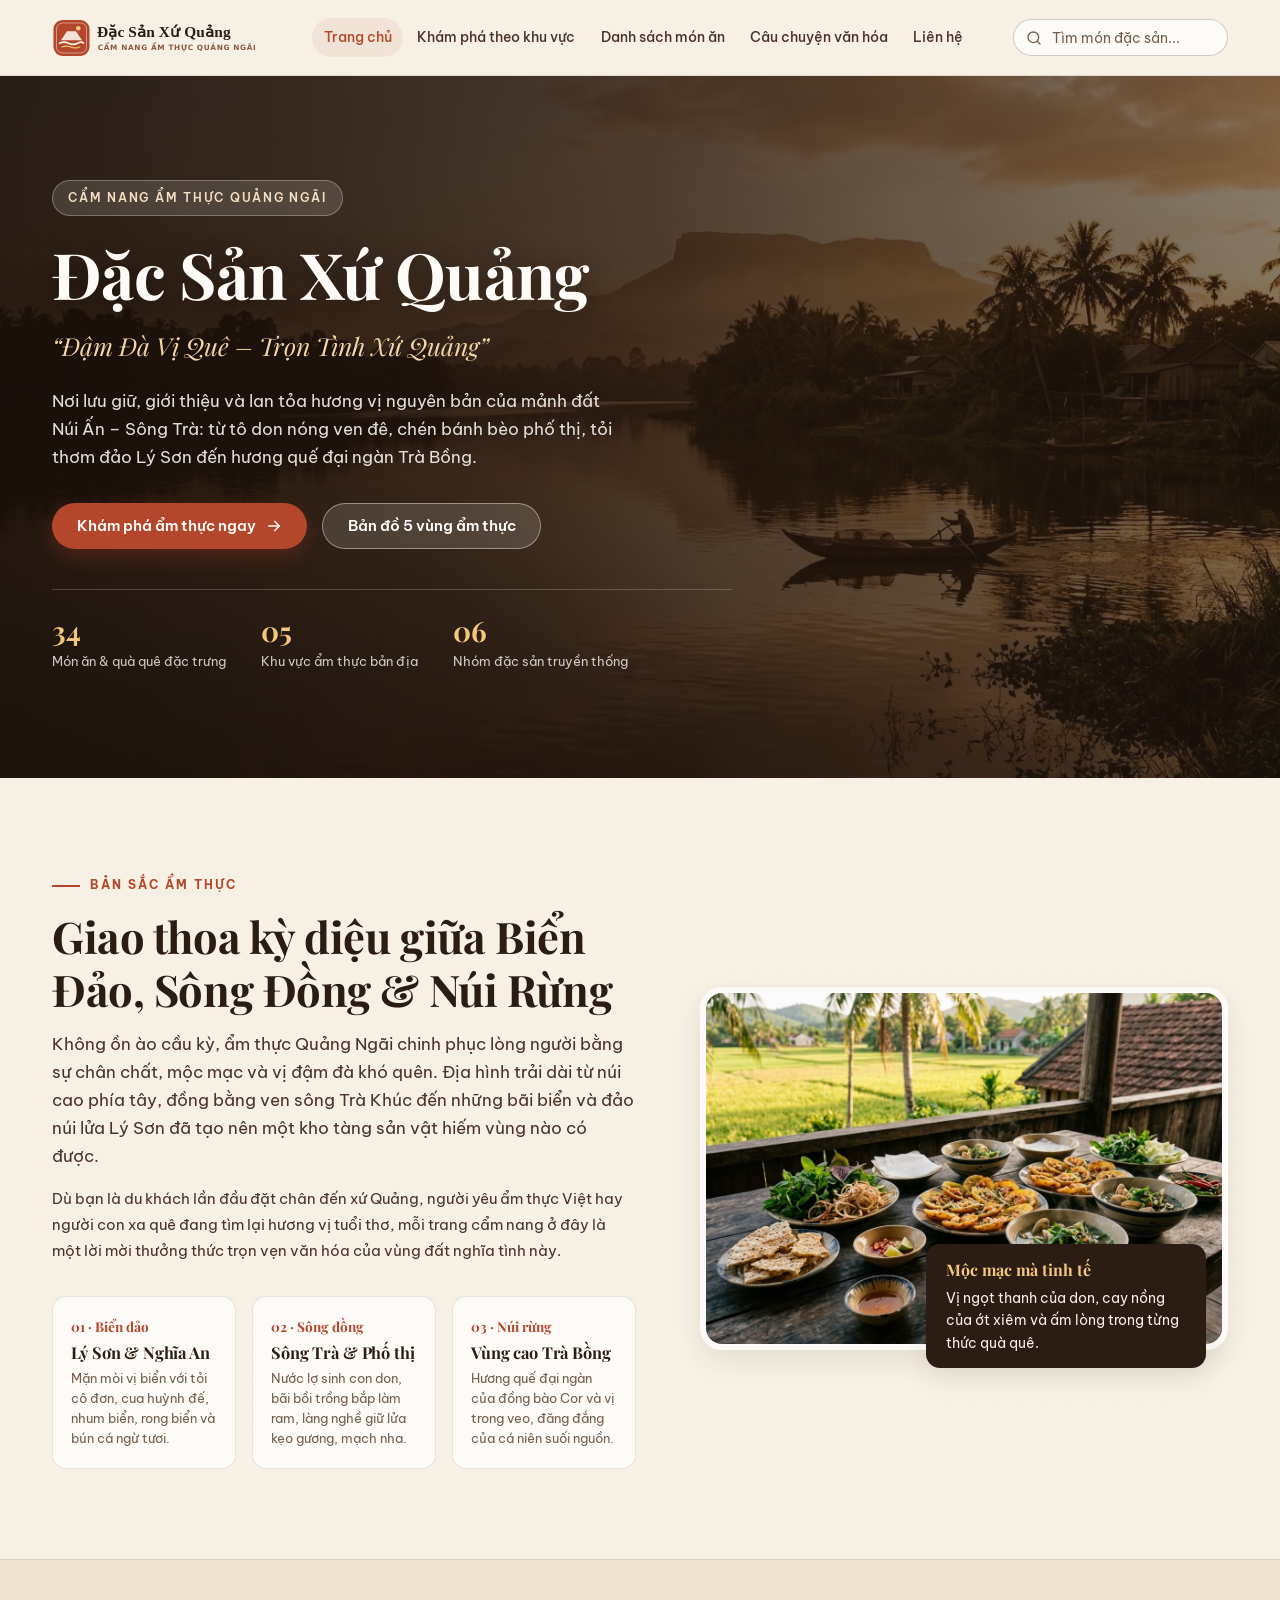
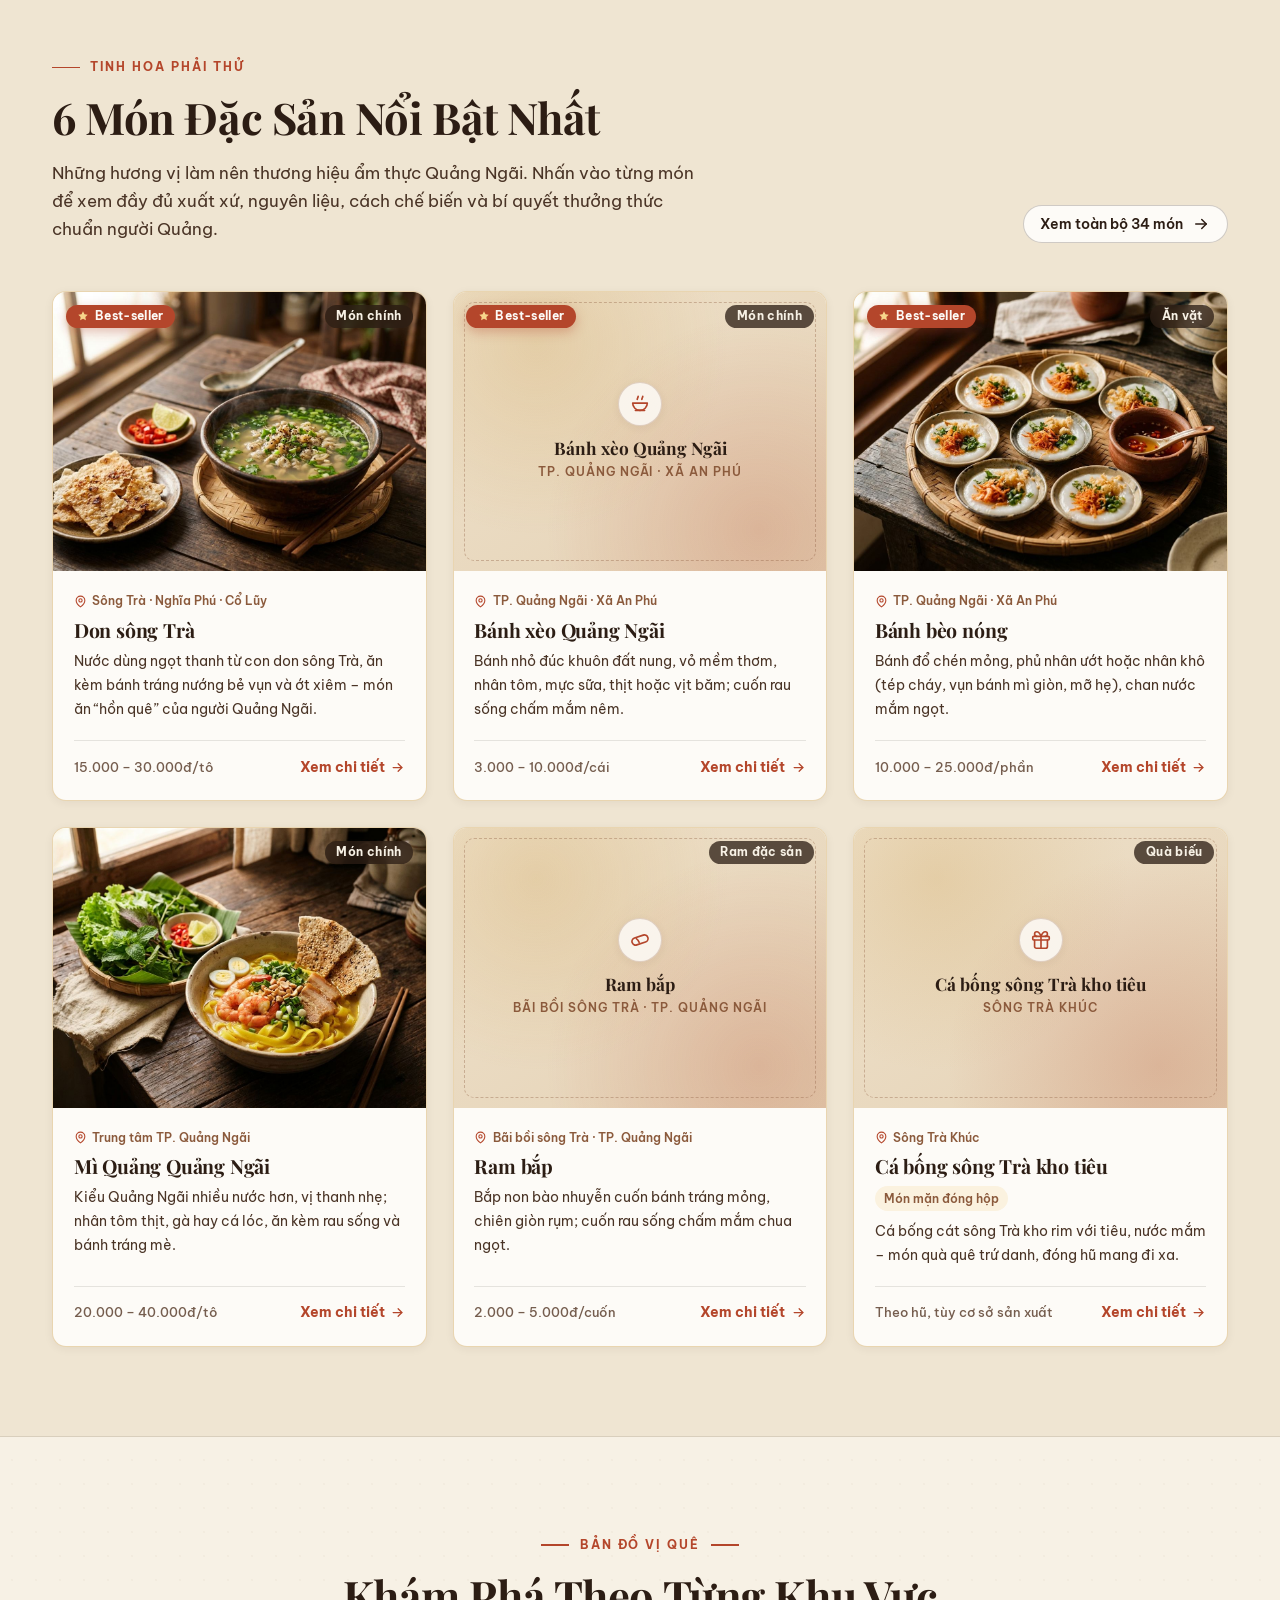
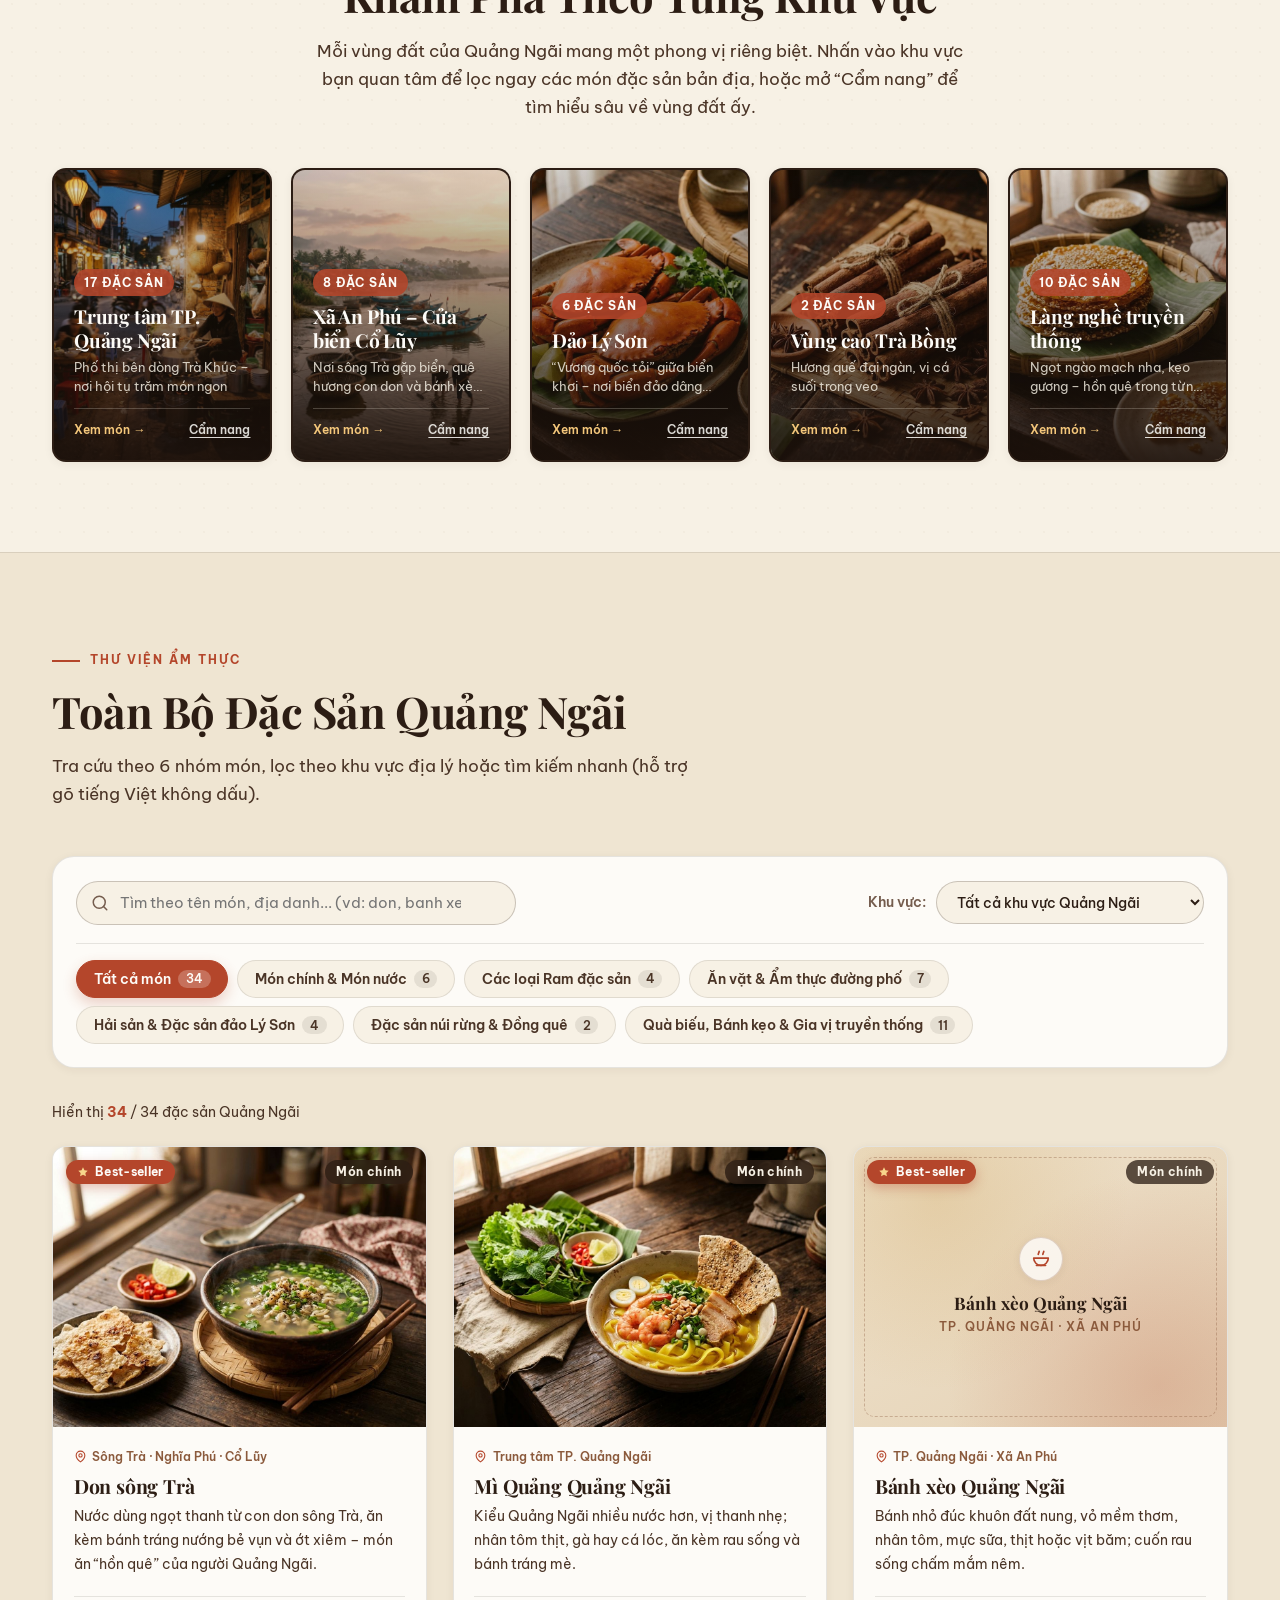
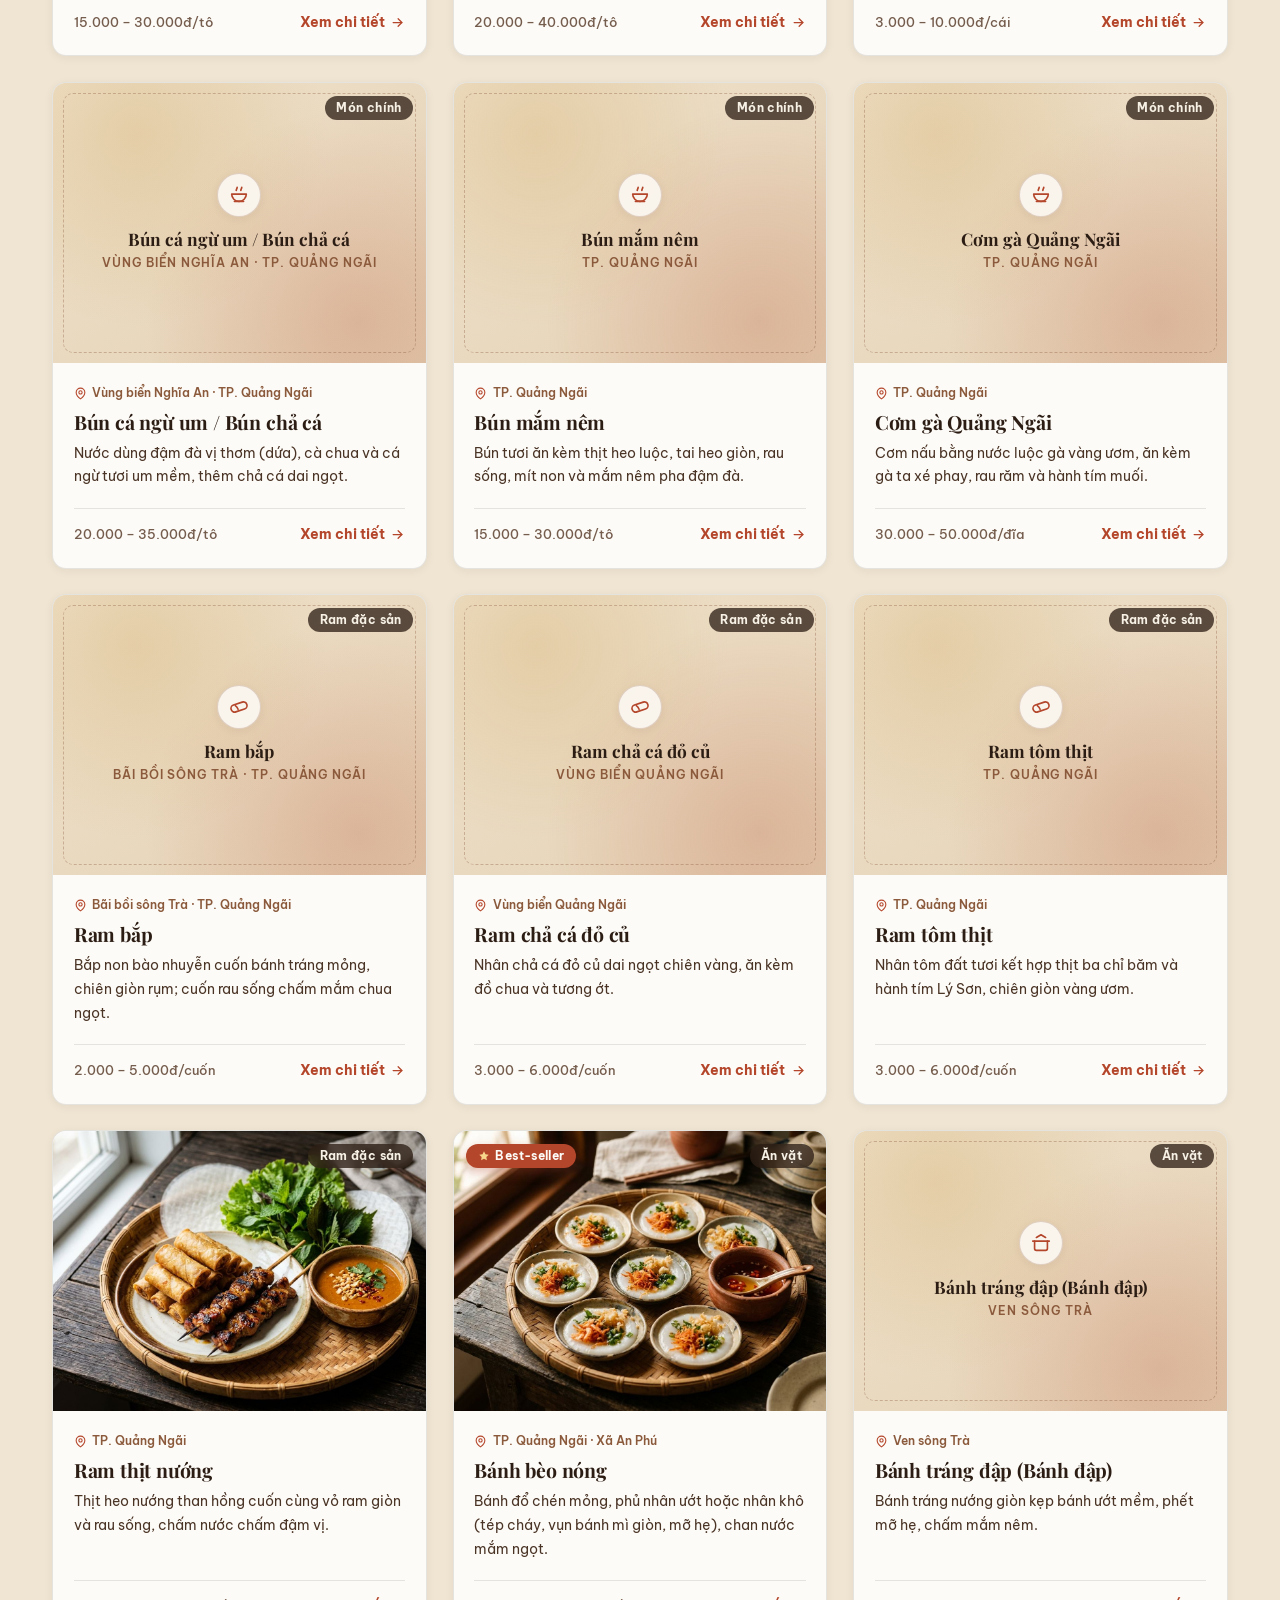
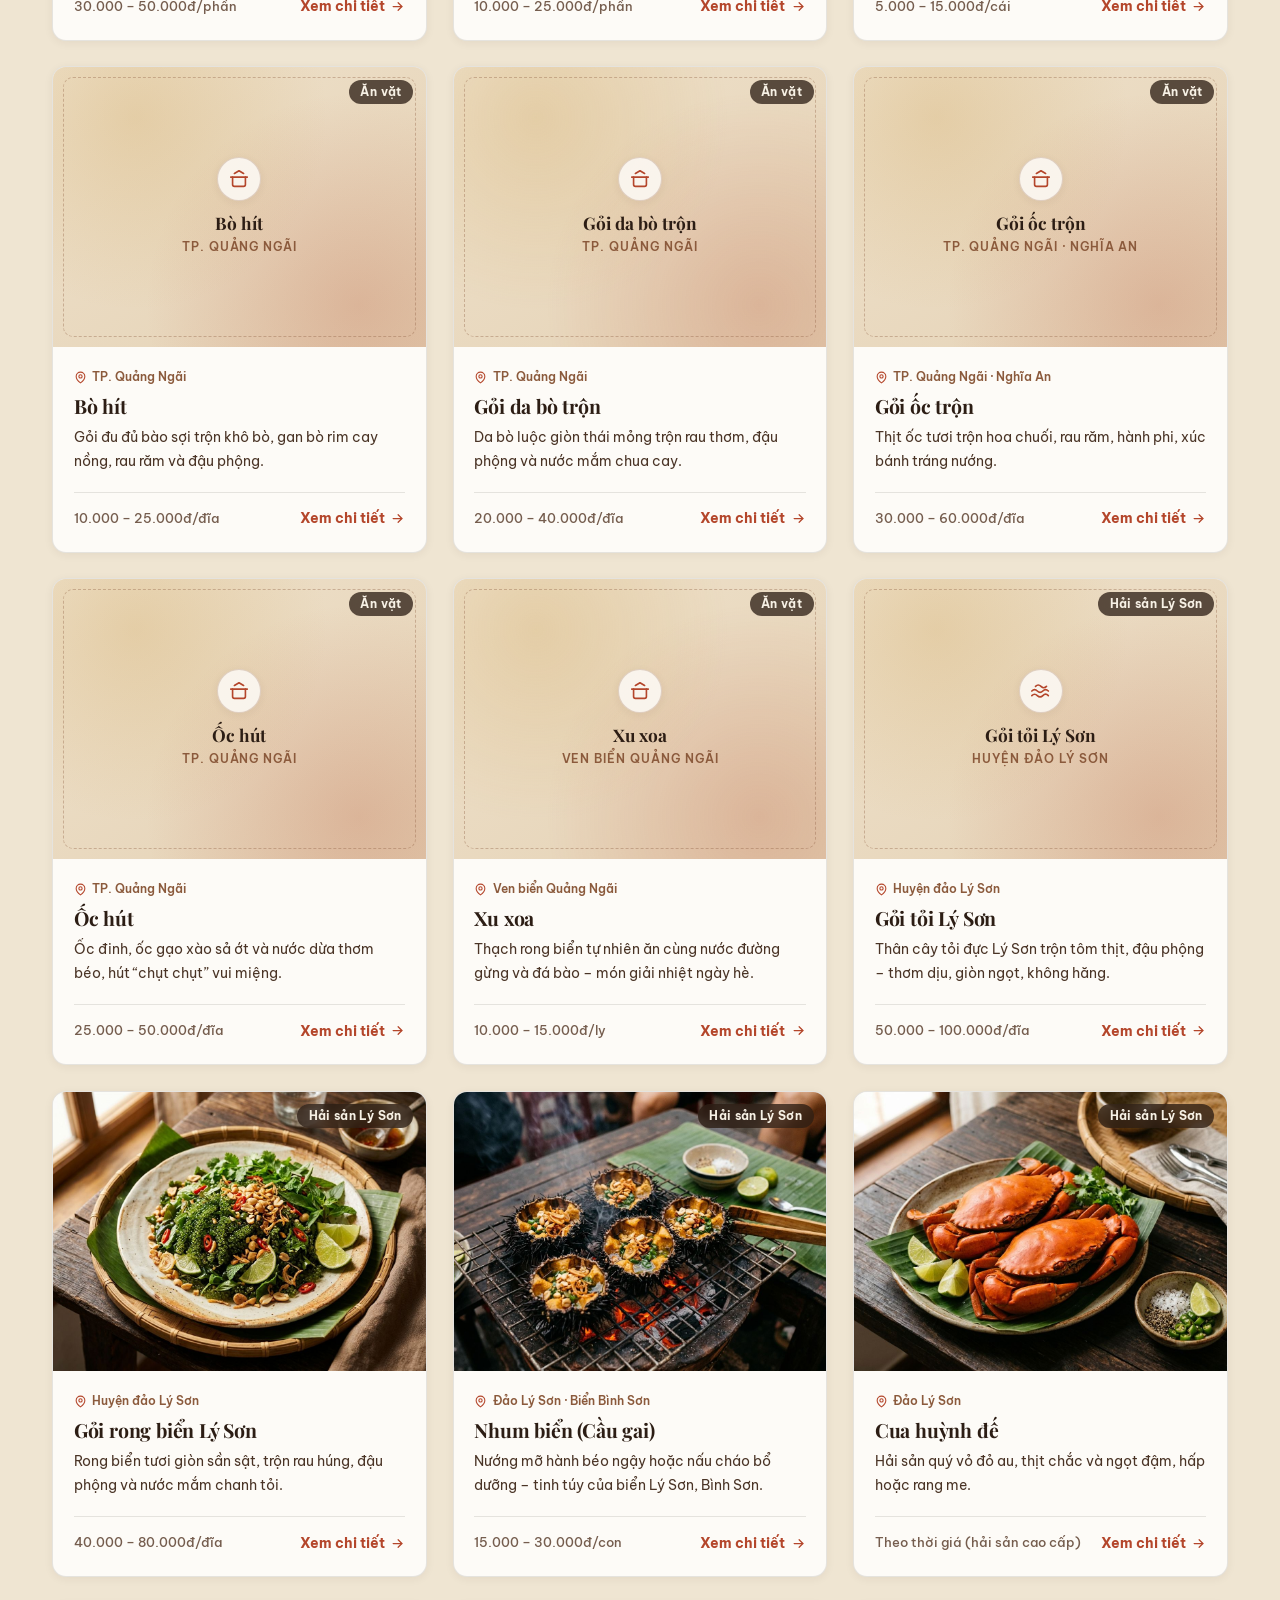
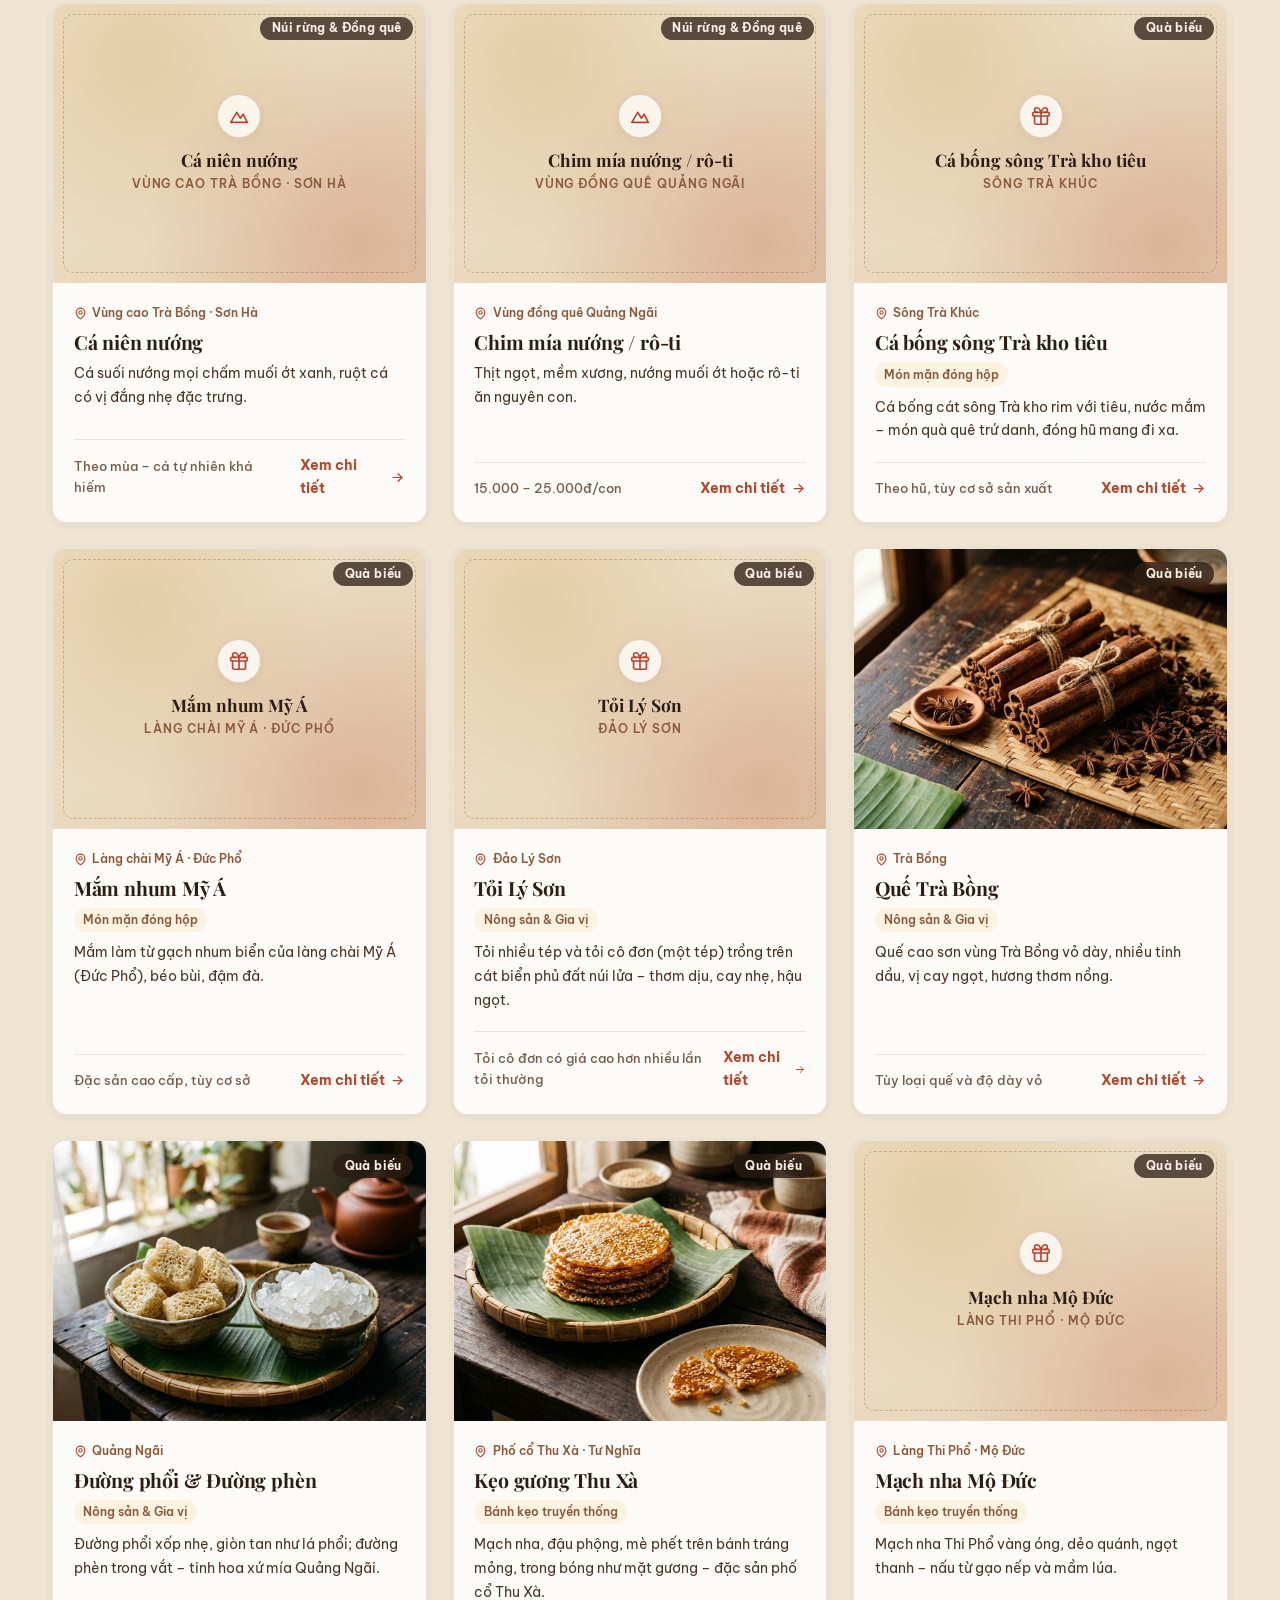
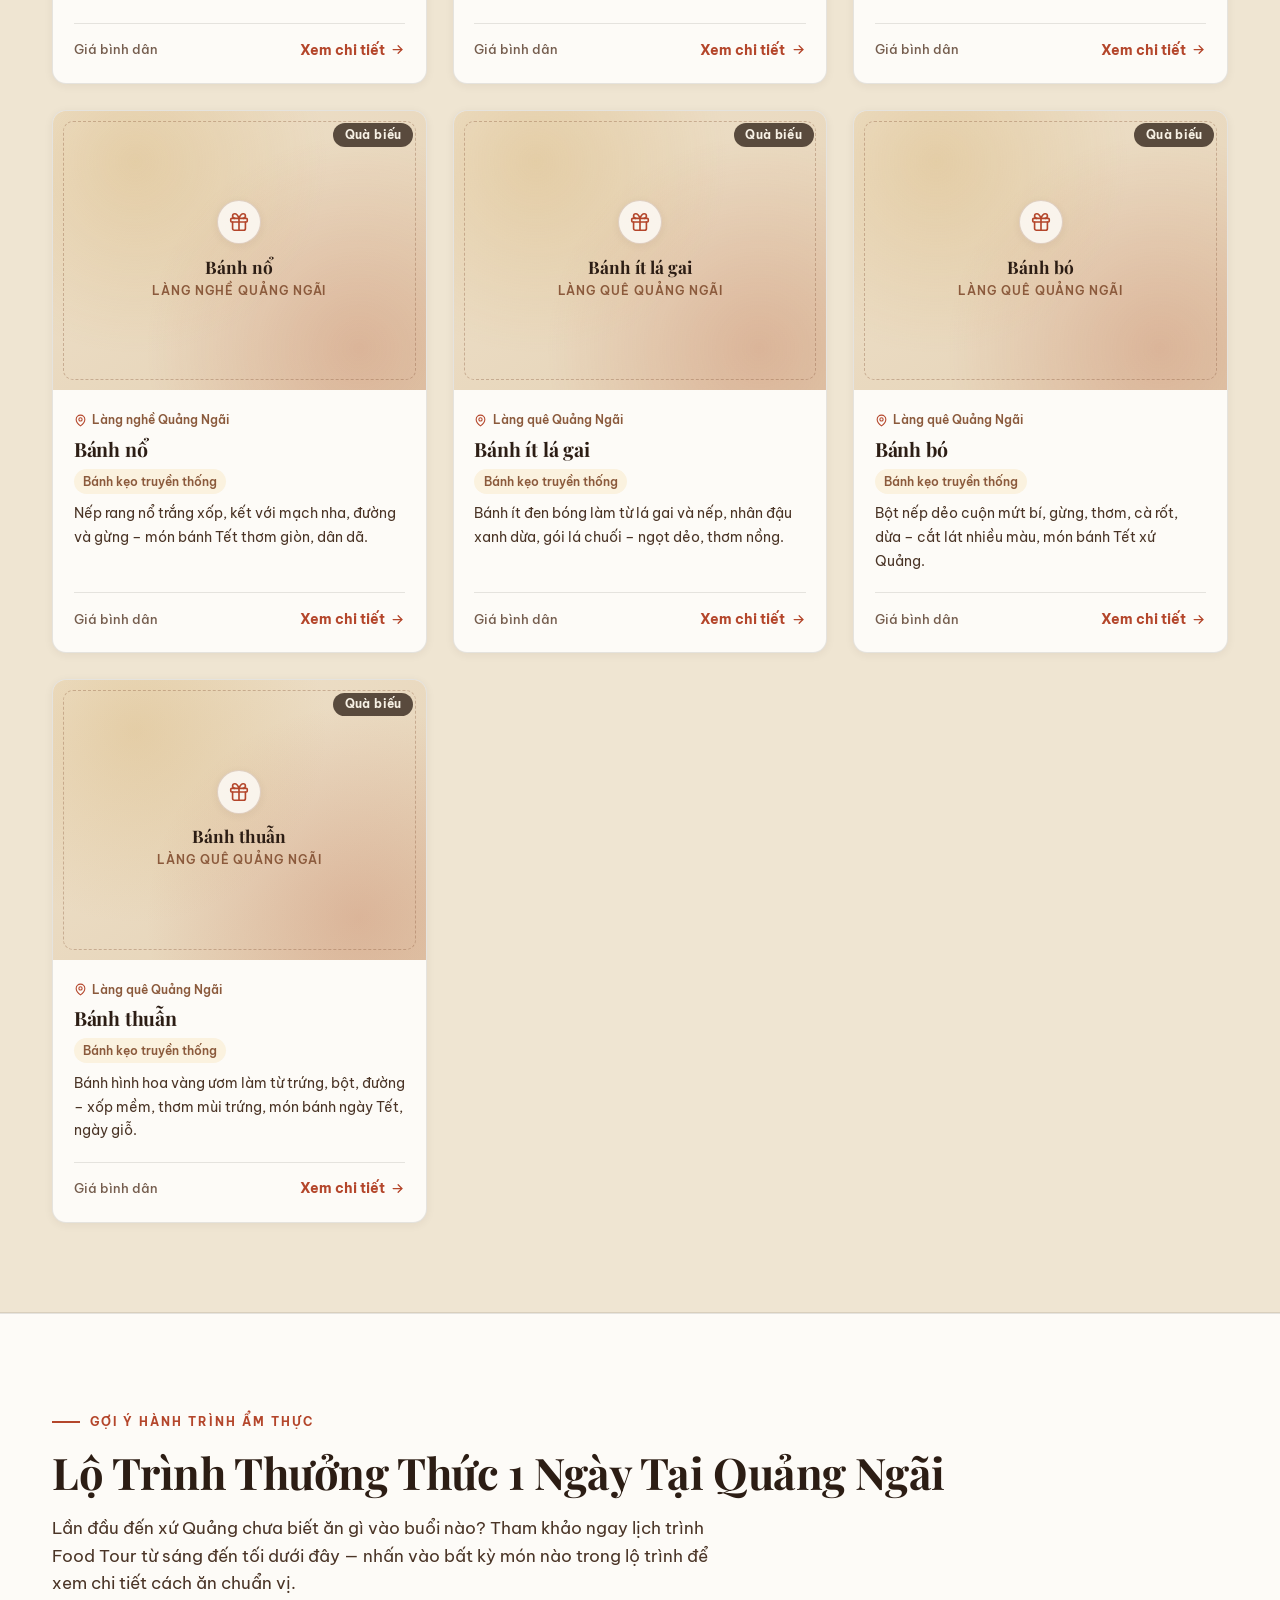
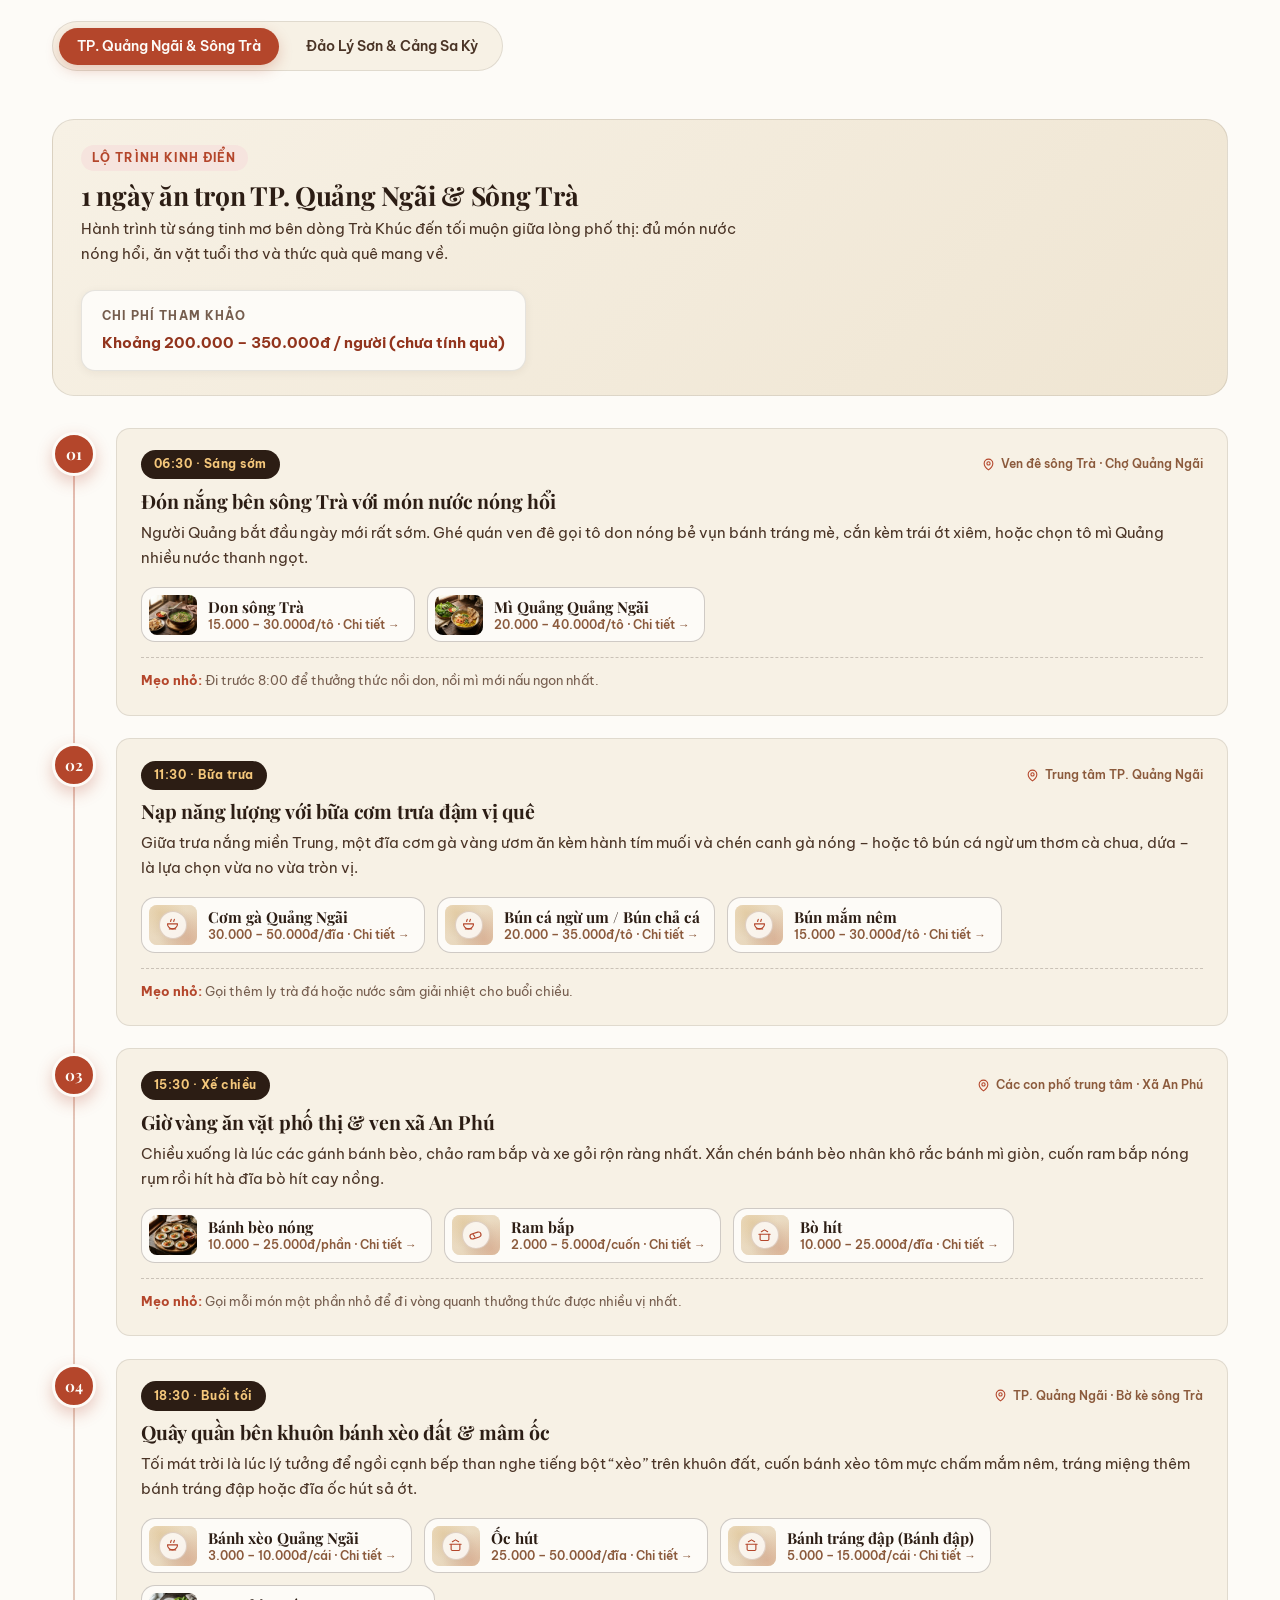
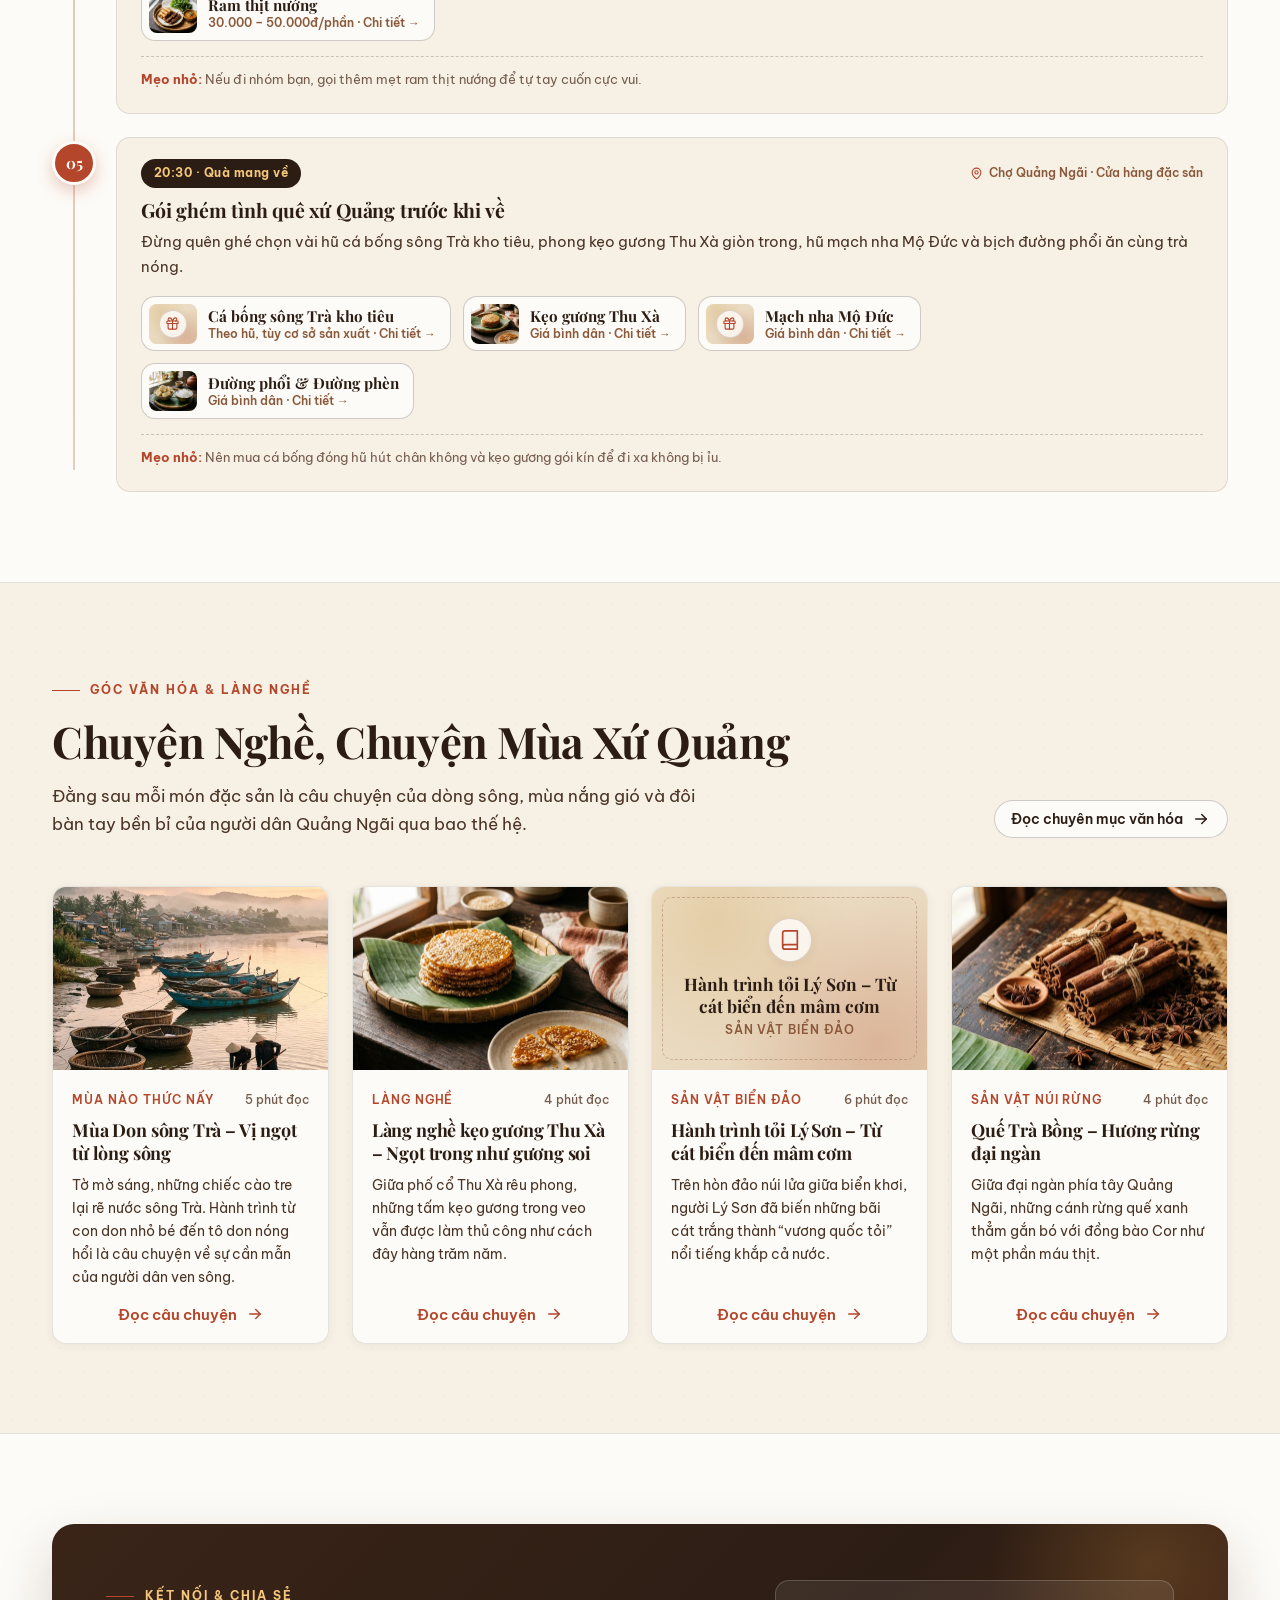
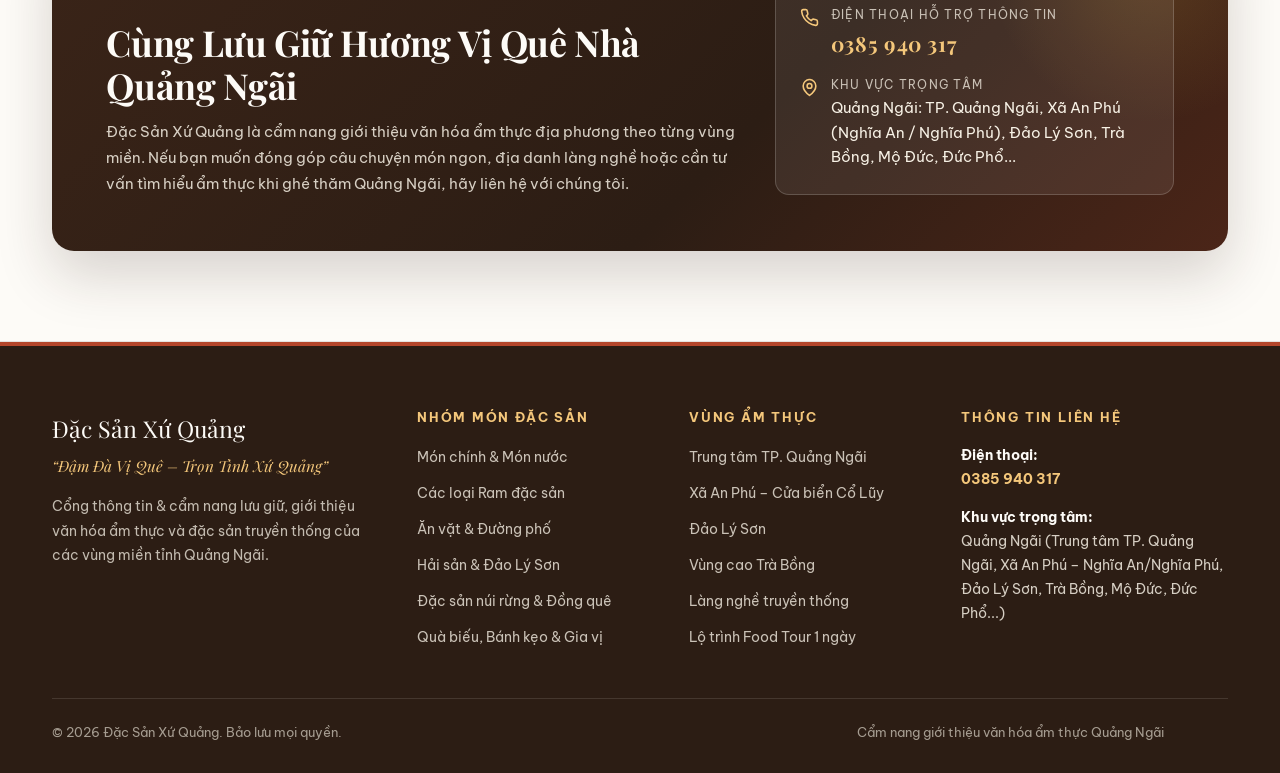
==== commit dddebcb0: "Them muc Lo trinh thuong thuc 1 ngay (Food Tour)" ====
--- a/index.html
+++ b/index.html
@@ -227,6 +227,25 @@
       </div>
     </section>
 
+    <!-- ==================== 5B. LỘ TRÌNH THƯỞNG THỨC 1 NGÀY (FOOD TOUR) ==================== -->
+    <section class="section section--ivory" id="food-tour">
+      <div class="container">
+        <div class="section-header section-header--split reveal">
+          <div>
+            <span class="section-eyebrow">Gợi ý hành trình ẩm thực</span>
+            <h2 class="section-title">Lộ Trình Thưởng Thức 1 Ngày Tại Quảng Ngãi</h2>
+            <p class="section-lead">
+              Lần đầu đến xứ Quảng chưa biết ăn gì vào buổi nào? Tham khảo ngay lịch trình Food Tour
+              từ sáng đến tối dưới đây — nhấn vào bất kỳ món nào trong lộ trình để xem chi tiết cách ăn chuẩn vị.
+            </p>
+          </div>
+          <div class="foodtour-tabs" id="foodtour-tabs" role="tablist" aria-label="Chọn lộ trình Food Tour"></div>
+        </div>
+
+        <div class="foodtour-wrap reveal" id="foodtour-content"></div>
+      </div>
+    </section>
+
     <!-- ==================== 6. GÓC VĂN HÓA & LÀNG NGHỀ ==================== -->
     <section class="section" id="van-hoa">
       <div class="container">
@@ -324,6 +343,7 @@
             <li><a href="pages/khu-vuc.html?id=ly-son">Đảo Lý Sơn</a></li>
             <li><a href="pages/khu-vuc.html?id=tra-bong">Vùng cao Trà Bồng</a></li>
             <li><a href="pages/khu-vuc.html?id=lang-nghe">Làng nghề truyền thống</a></li>
+            <li><a href="#food-tour">Lộ trình Food Tour 1 ngày</a></li>
           </ul>
         </div>
 
@@ -361,6 +381,7 @@
   <script src="js/data/regions.js"></script>
   <script src="js/data/dishes.js"></script>
   <script src="js/data/stories.js"></script>
+  <script src="js/data/foodtour.js"></script>
   <script src="js/modules/render.js"></script>
   <script src="js/modules/filter.js"></script>
   <script src="js/modules/modal.js"></script>
--- a/css/components.css
+++ b/css/components.css
@@ -737,6 +737,19 @@
   flex-shrink: 0;
   background-color: var(--color-cream-deep);
   overflow: hidden;
+}
+
+.dish-modal__hero .media-fallback {
+  background:
+    radial-gradient(circle at 22% 20%, rgba(200, 150, 62, 0.28), transparent 52%),
+    radial-gradient(circle at 80% 30%, rgba(180, 70, 43, 0.22), transparent 55%),
+    linear-gradient(145deg, #d8c2a1 0%, #bfa17c 100%);
+  padding-bottom: 4.5rem;
+}
+
+.dish-modal__hero .media-fallback__title,
+.dish-modal__hero .media-fallback__sub {
+  display: none;
 }
 
 .dish-modal__hero img {
@@ -1152,3 +1165,283 @@
   background-color: var(--color-brick);
   transform: translateY(-3px);
 }
+
+/* ---------------- LỘ TRÌNH FOOD TOUR 1 NGÀY ---------------- */
+.foodtour-tabs {
+  display: inline-flex;
+  flex-wrap: wrap;
+  gap: 0.5rem;
+  background-color: var(--color-cream);
+  padding: 0.35rem;
+  border-radius: var(--radius-pill);
+  border: 1px solid var(--border-subtle);
+}
+
+.foodtour-tab {
+  padding: 0.58rem 1.15rem;
+  border-radius: var(--radius-pill);
+  font-size: 0.87rem;
+  font-weight: 600;
+  color: var(--color-dark-soft);
+  transition: background-color var(--transition-fast), color var(--transition-fast), box-shadow var(--transition-fast);
+}
+
+.foodtour-tab:hover {
+  color: var(--color-brick);
+}
+
+.foodtour-tab.is-active {
+  background-color: var(--color-brick);
+  color: var(--color-ivory);
+  box-shadow: 0 5px 14px rgba(180, 70, 43, 0.25);
+}
+
+.foodtour-summary-bar {
+  display: flex;
+  align-items: center;
+  justify-content: space-between;
+  gap: 1.5rem;
+  flex-wrap: wrap;
+  padding: 1.45rem 1.75rem;
+  border-radius: var(--radius-lg);
+  background: linear-gradient(135deg, #f7f1e5 0%, #efe5d2 100%);
+  border: 1px solid var(--border-subtle);
+  margin-bottom: 2rem;
+}
+
+.foodtour-summary-bar__badge {
+  display: inline-block;
+  font-size: 0.72rem;
+  font-weight: 700;
+  letter-spacing: 0.1em;
+  text-transform: uppercase;
+  padding: 0.22rem 0.68rem;
+  border-radius: var(--radius-pill);
+  background-color: var(--color-brick-soft);
+  color: var(--color-brick);
+  margin-bottom: 0.5rem;
+}
+
+.foodtour-summary-bar__title {
+  font-size: clamp(1.3rem, 2.2vw, 1.65rem);
+  margin-bottom: 0.35rem;
+}
+
+.foodtour-summary-bar__desc {
+  font-size: 0.92rem;
+  color: var(--color-dark-soft);
+  max-width: 680px;
+}
+
+.foodtour-budget {
+  background-color: var(--color-ivory);
+  border: 1px solid var(--border-subtle);
+  border-radius: var(--radius-md);
+  padding: 0.9rem 1.25rem;
+  min-width: 240px;
+  box-shadow: var(--shadow-sm);
+}
+
+.foodtour-budget__label {
+  display: block;
+  font-size: 0.72rem;
+  font-weight: 700;
+  text-transform: uppercase;
+  letter-spacing: 0.1em;
+  color: var(--color-muted);
+  margin-bottom: 0.25rem;
+}
+
+.foodtour-budget__val {
+  font-size: 0.92rem;
+  color: var(--color-brick-dark);
+}
+
+.foodtour-timeline {
+  position: relative;
+  display: flex;
+  flex-direction: column;
+  gap: 1.4rem;
+}
+
+.foodtour-timeline::before {
+  content: '';
+  position: absolute;
+  left: 21px;
+  top: 22px;
+  bottom: 22px;
+  width: 2px;
+  background: linear-gradient(180deg, var(--color-brick) 0%, var(--color-earth-light) 100%);
+  opacity: 0.35;
+}
+
+.foodtour-stop {
+  display: grid;
+  grid-template-columns: 44px 1fr;
+  gap: 1.25rem;
+  align-items: start;
+}
+
+.foodtour-stop__rail {
+  position: relative;
+  z-index: 2;
+  display: flex;
+  justify-content: center;
+  padding-top: 0.3rem;
+}
+
+.foodtour-stop__dot {
+  width: 44px;
+  height: 44px;
+  border-radius: 50%;
+  background-color: var(--color-brick);
+  color: var(--color-ivory);
+  font-family: var(--font-serif);
+  font-size: 0.96rem;
+  font-weight: 700;
+  display: inline-flex;
+  align-items: center;
+  justify-content: center;
+  box-shadow: 0 6px 16px rgba(180, 70, 43, 0.28);
+  border: 3px solid var(--color-ivory);
+}
+
+.foodtour-stop__card {
+  background-color: var(--color-cream);
+  border: 1px solid var(--border-subtle);
+  border-radius: var(--radius-md);
+  padding: 1.35rem 1.5rem;
+  transition: border-color var(--transition-fast), box-shadow var(--transition-fast);
+}
+
+.foodtour-stop__card:hover {
+  border-color: rgba(180, 70, 43, 0.32);
+  box-shadow: var(--shadow-sm);
+}
+
+.foodtour-stop__top {
+  display: flex;
+  align-items: center;
+  justify-content: space-between;
+  flex-wrap: wrap;
+  gap: 0.65rem;
+  margin-bottom: 0.65rem;
+}
+
+.foodtour-time {
+  display: inline-flex;
+  align-items: center;
+  padding: 0.26rem 0.8rem;
+  border-radius: var(--radius-pill);
+  background-color: var(--color-dark);
+  color: #f4c77b;
+  font-size: 0.78rem;
+  font-weight: 700;
+  letter-spacing: 0.04em;
+}
+
+.foodtour-stop__title {
+  font-size: 1.22rem;
+  margin-bottom: 0.45rem;
+}
+
+.foodtour-stop__note {
+  font-size: 0.93rem;
+  color: var(--color-dark-soft);
+  margin-bottom: 1rem;
+}
+
+.foodtour-dishes {
+  display: flex;
+  flex-wrap: wrap;
+  gap: 0.75rem;
+  margin-bottom: 0.95rem;
+}
+
+.foodtour-dish-pill {
+  display: inline-flex;
+  align-items: center;
+  gap: 0.7rem;
+  padding: 0.42rem 0.9rem 0.42rem 0.42rem;
+  border-radius: var(--radius-md);
+  background-color: var(--color-ivory);
+  border: 1px solid var(--border-strong);
+  text-align: left;
+  transition: transform var(--transition-fast), border-color var(--transition-fast), box-shadow var(--transition-fast);
+}
+
+.foodtour-dish-pill:hover {
+  transform: translateY(-2px);
+  border-color: var(--color-brick);
+  box-shadow: var(--shadow-sm);
+}
+
+.foodtour-dish-pill__thumb {
+  width: 48px;
+  height: 40px;
+  border-radius: var(--radius-sm);
+  overflow: hidden;
+  flex-shrink: 0;
+  background-color: var(--color-cream-deep);
+}
+
+.foodtour-dish-pill__thumb img {
+  width: 100%;
+  height: 100%;
+  object-fit: cover;
+}
+
+.foodtour-dish-pill__thumb .media-fallback {
+  padding: 0;
+}
+
+.foodtour-dish-pill__thumb .media-fallback::before,
+.foodtour-dish-pill__thumb .media-fallback__title,
+.foodtour-dish-pill__thumb .media-fallback__sub {
+  display: none;
+}
+
+.foodtour-dish-pill__thumb .media-fallback__icon {
+  width: 28px;
+  height: 28px;
+  margin: 0;
+}
+
+.foodtour-dish-pill__thumb .media-fallback__icon svg {
+  width: 15px;
+  height: 15px;
+}
+
+.foodtour-dish-pill__info {
+  display: flex;
+  flex-direction: column;
+}
+
+.foodtour-dish-pill__name {
+  font-family: var(--font-serif);
+  font-size: 0.95rem;
+  font-weight: 700;
+  color: var(--color-dark);
+  line-height: 1.25;
+}
+
+.foodtour-dish-pill:hover .foodtour-dish-pill__name {
+  color: var(--color-brick);
+}
+
+.foodtour-dish-pill__meta {
+  font-size: 0.74rem;
+  color: var(--color-earth);
+  font-weight: 600;
+}
+
+.foodtour-stop__tip {
+  font-size: 0.84rem;
+  color: var(--color-muted);
+  padding-top: 0.75rem;
+  border-top: 1px dashed var(--border-strong);
+}
+
+.foodtour-stop__tip strong {
+  color: var(--color-brick);
+}
--- a/css/responsive.css
+++ b/css/responsive.css
@@ -148,6 +148,29 @@
     grid-template-columns: 1fr;
     gap: 2rem;
   }
+
+  .foodtour-timeline::before {
+    left: 17px;
+  }
+
+  .foodtour-stop {
+    grid-template-columns: 36px 1fr;
+    gap: 0.85rem;
+  }
+
+  .foodtour-stop__dot {
+    width: 36px;
+    height: 36px;
+    font-size: 0.84rem;
+  }
+
+  .foodtour-stop__card {
+    padding: 1.1rem;
+  }
+
+  .foodtour-dish-pill {
+    width: 100%;
+  }
 }
 
 @media (max-width: 460px) {
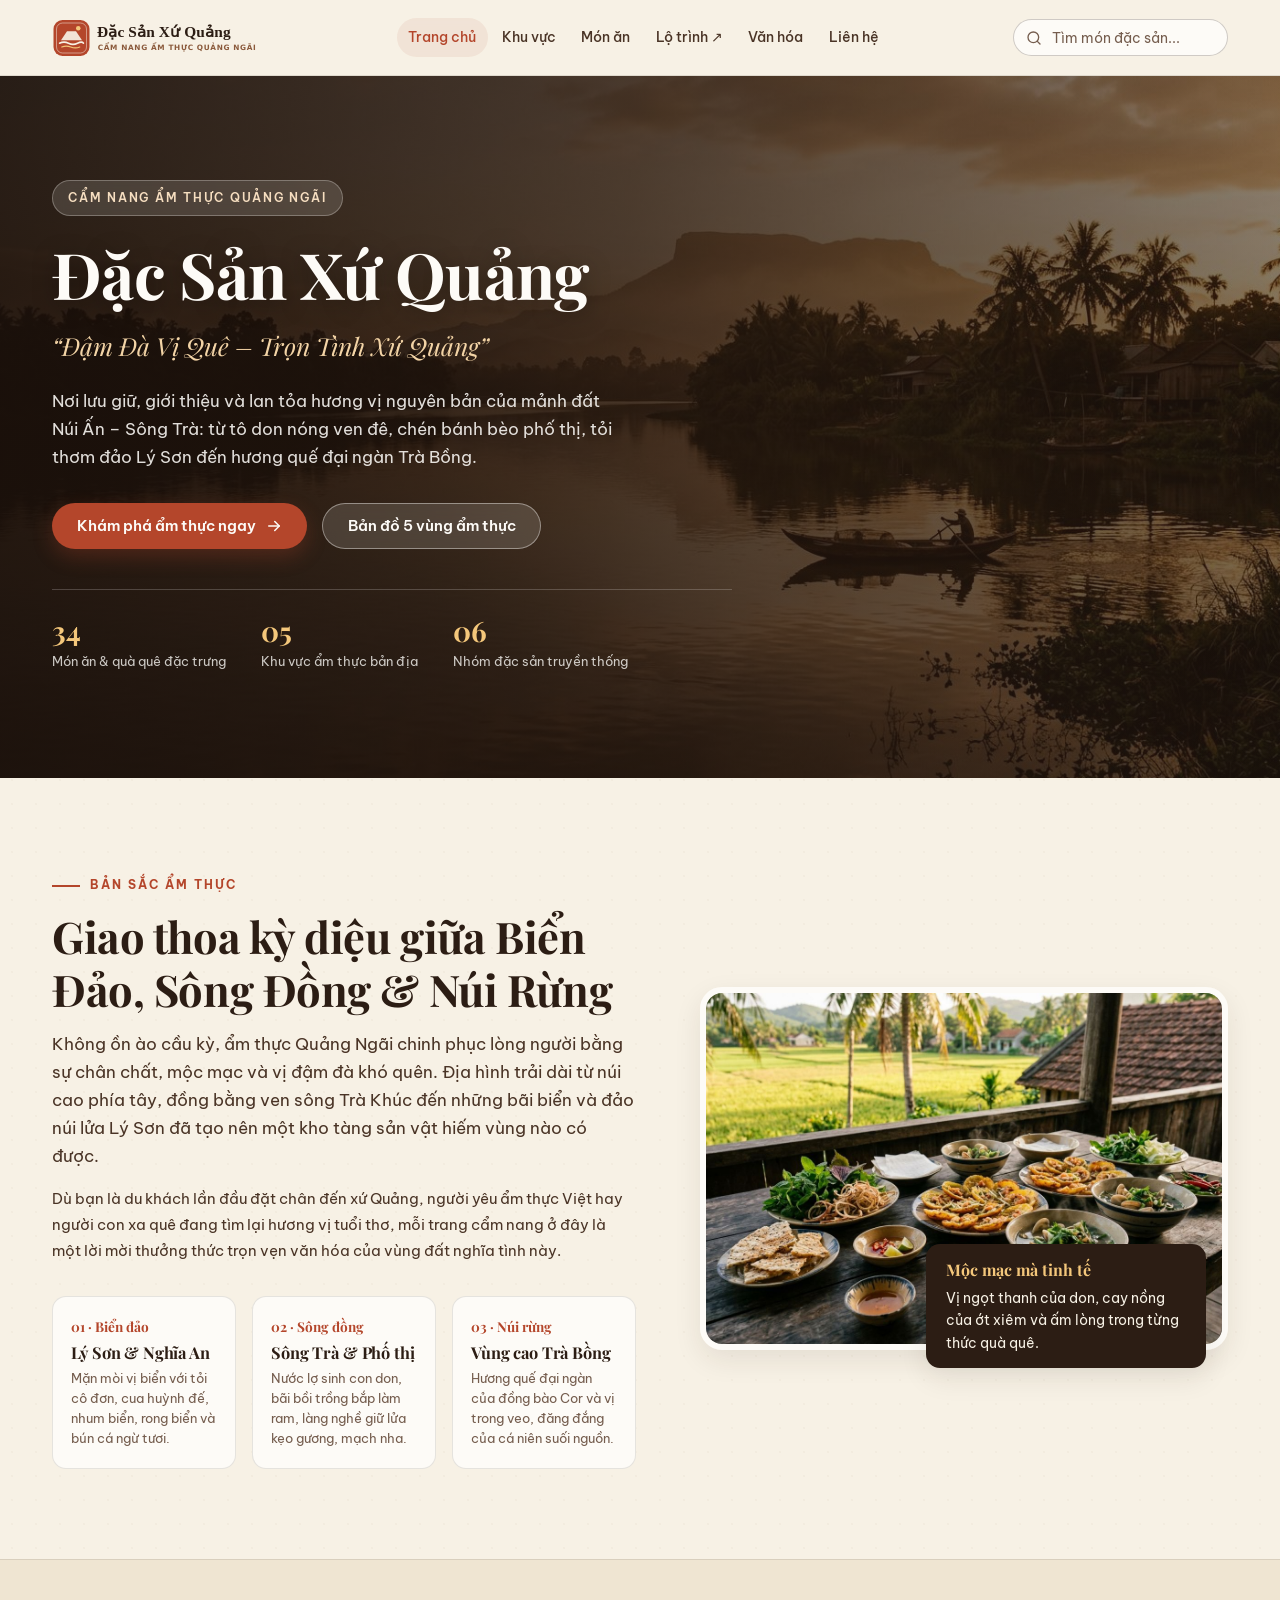
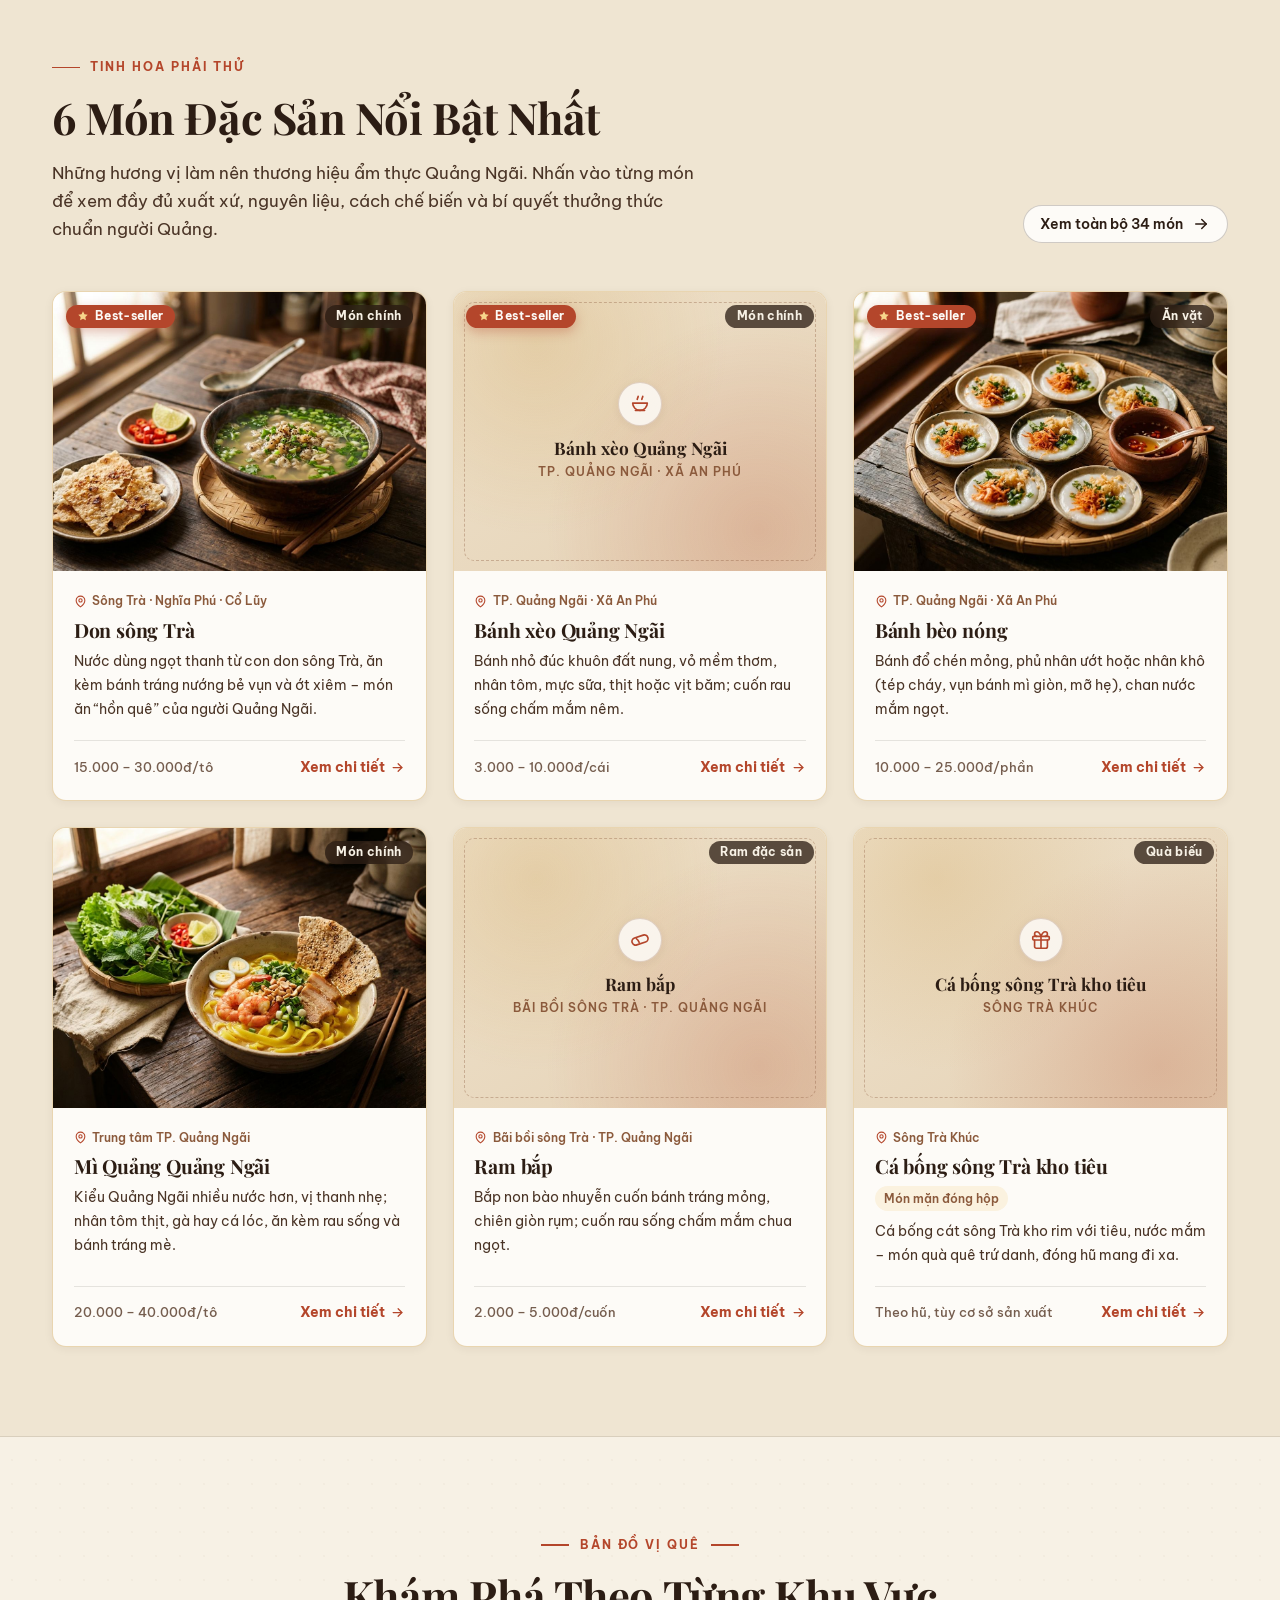
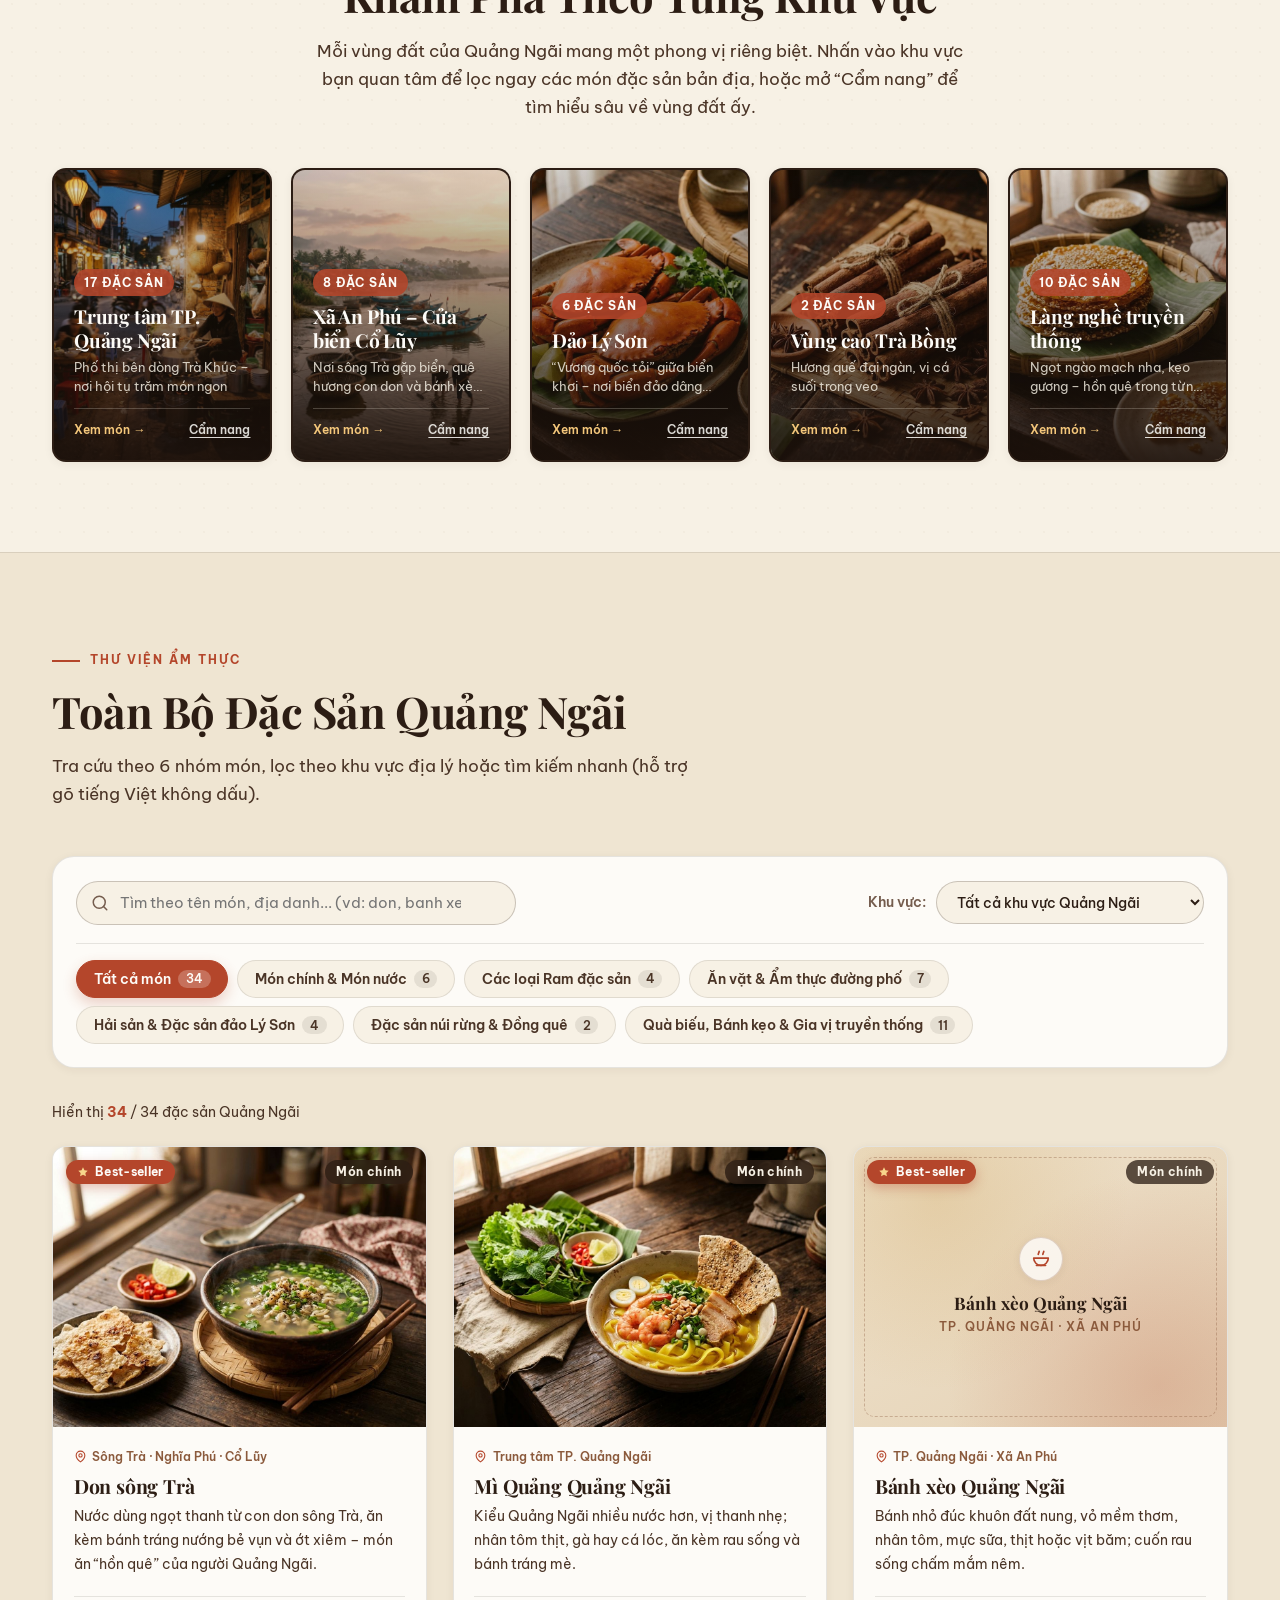
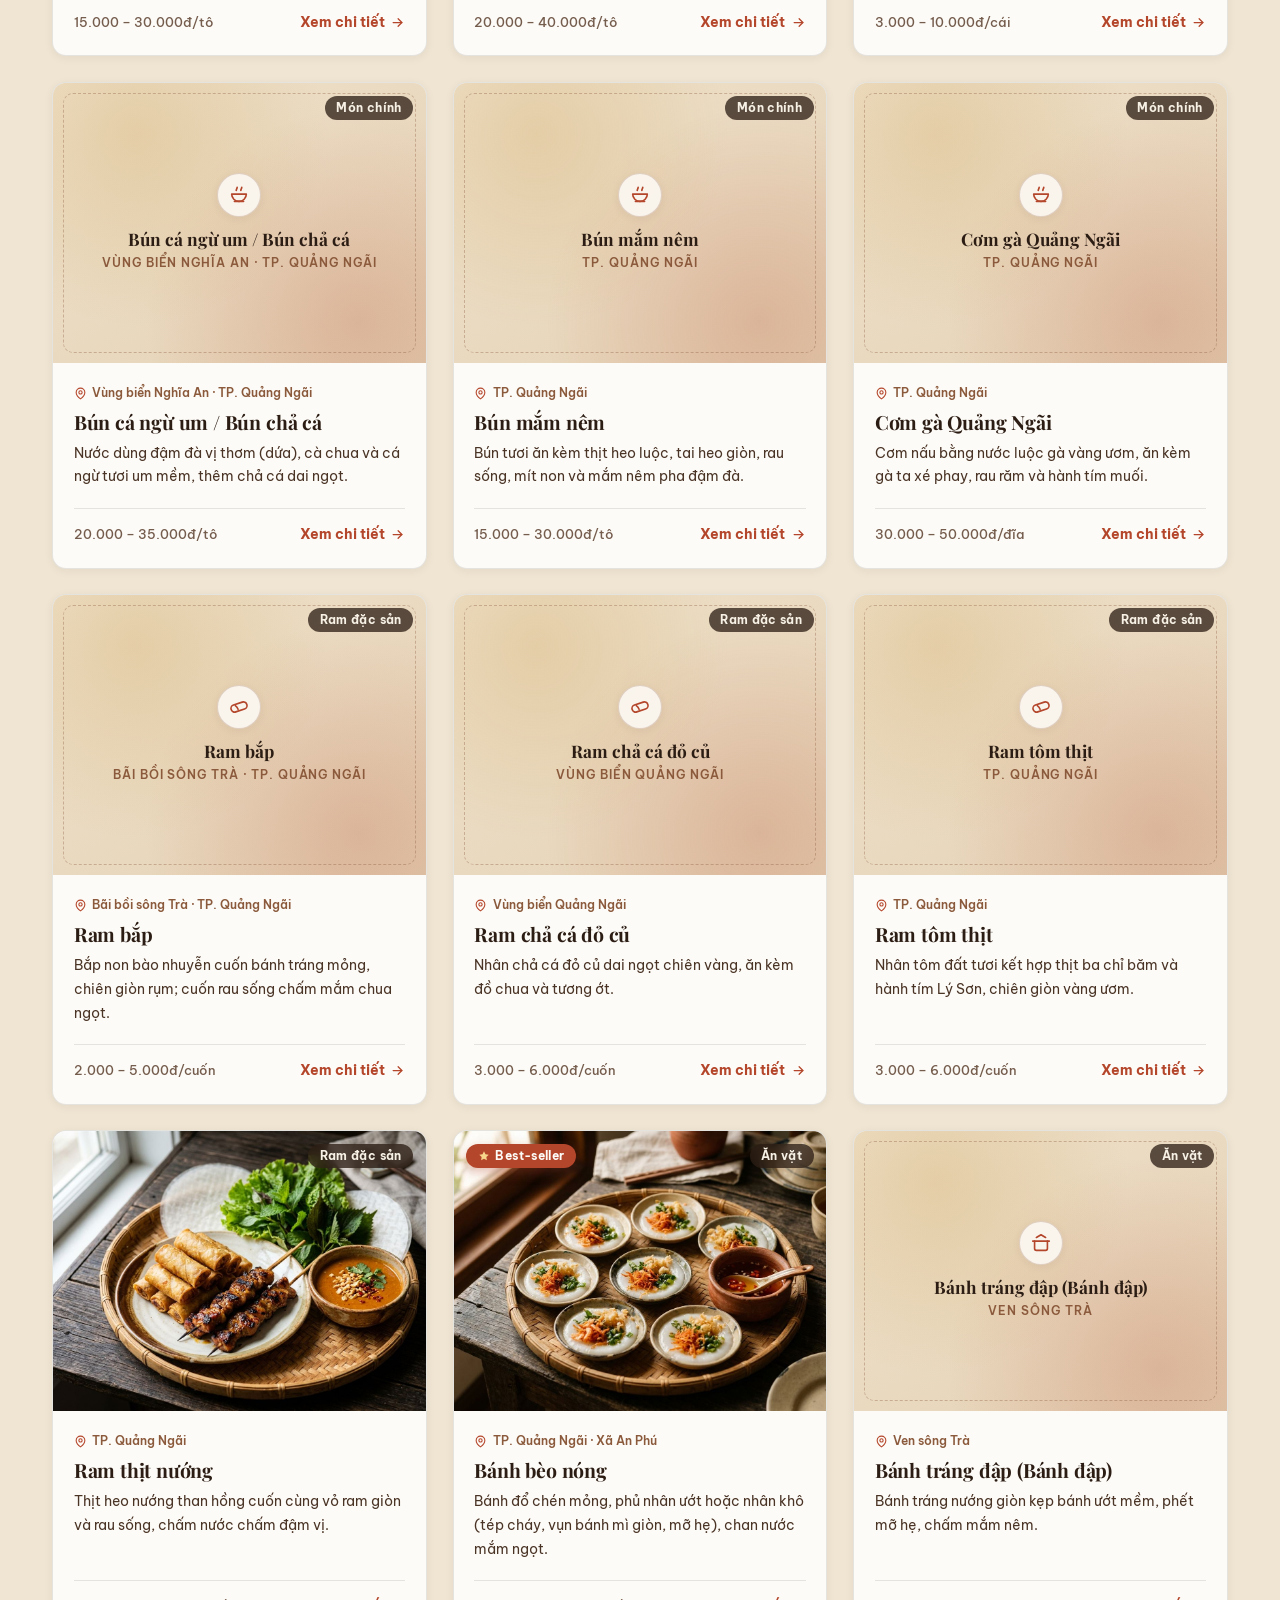
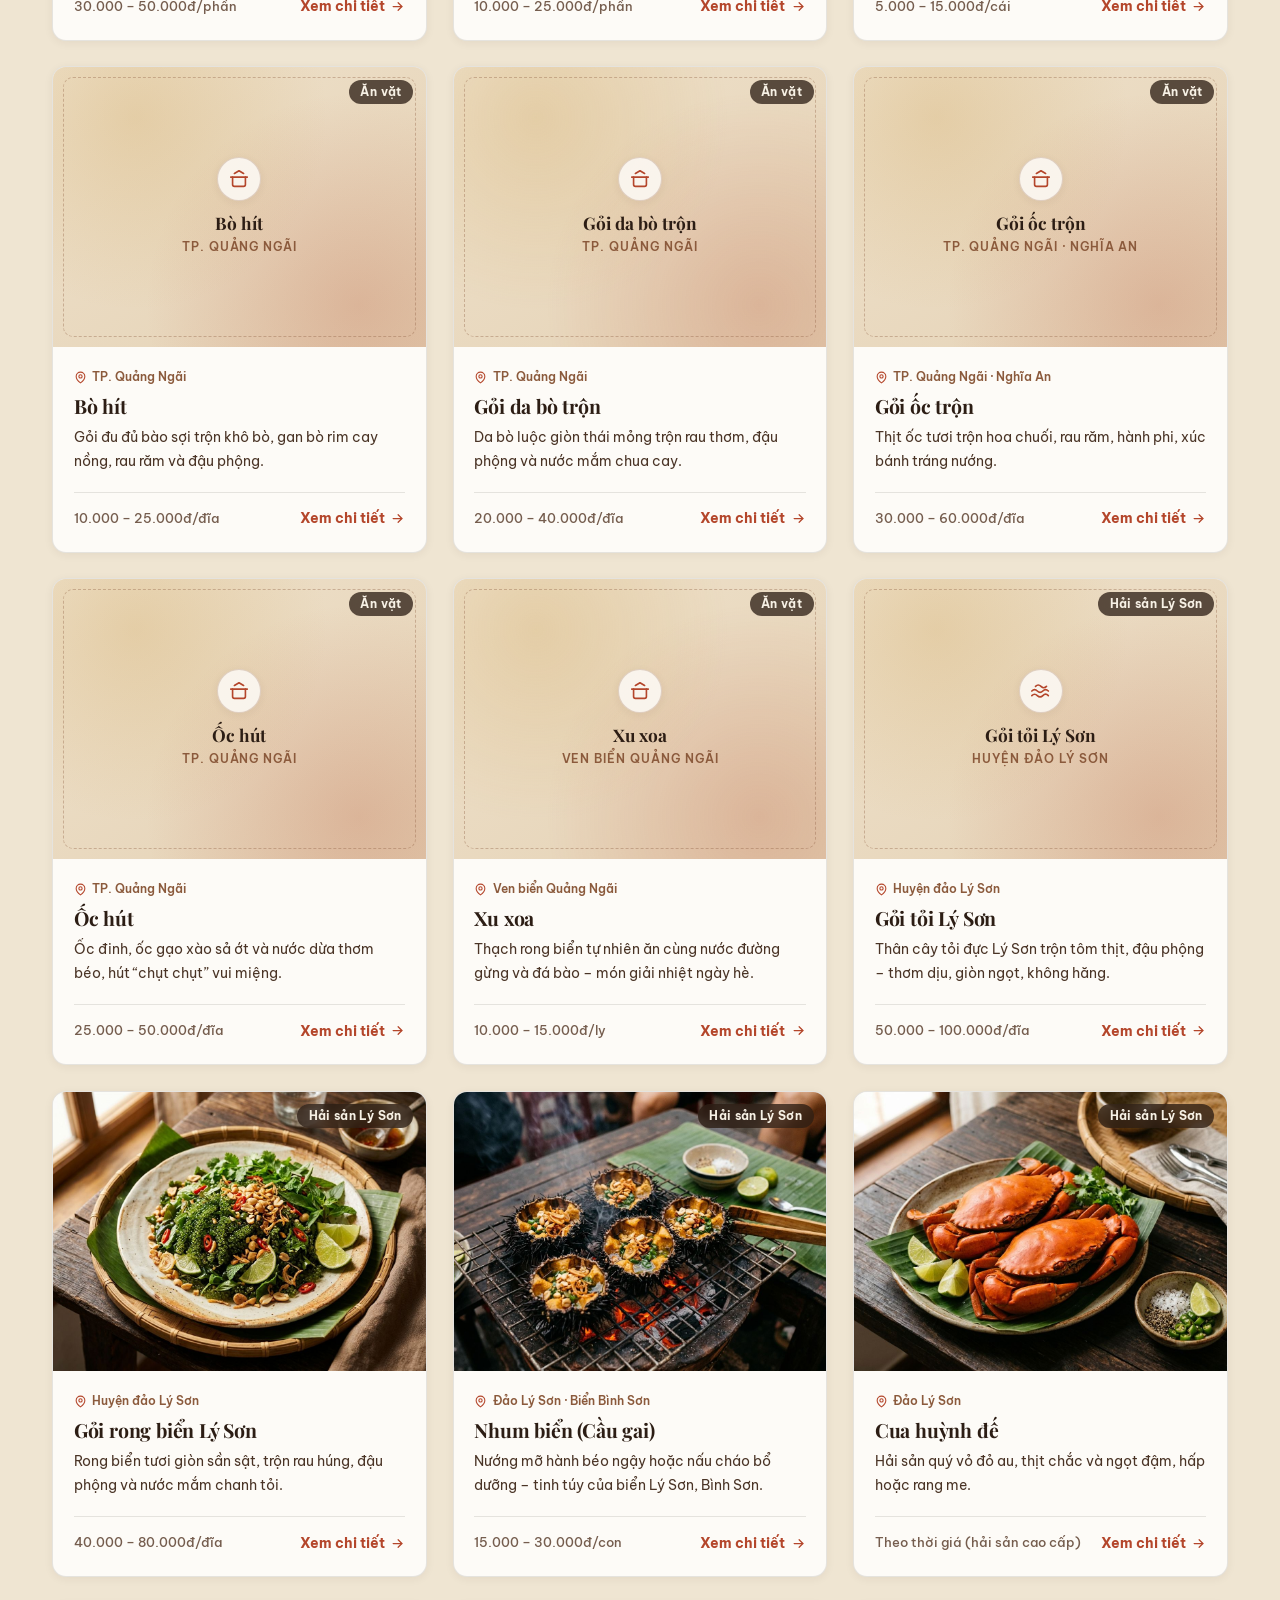
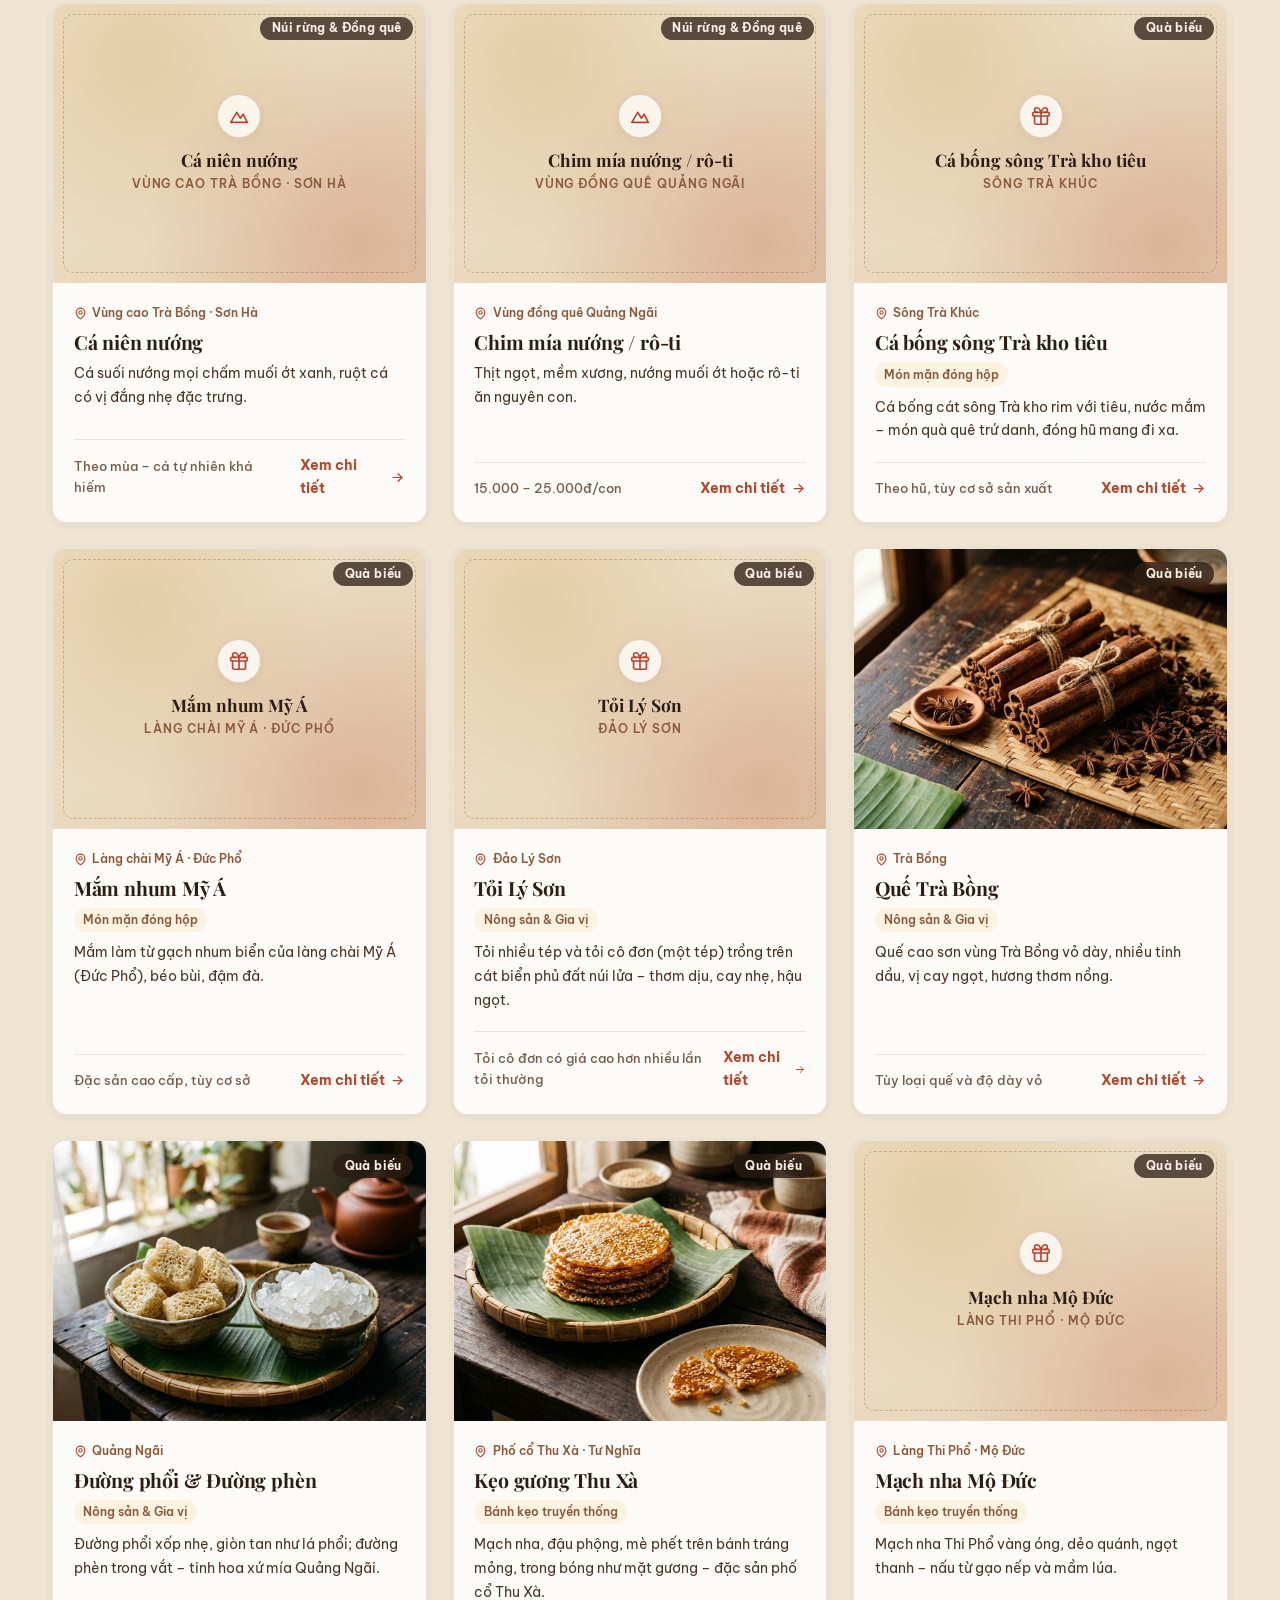
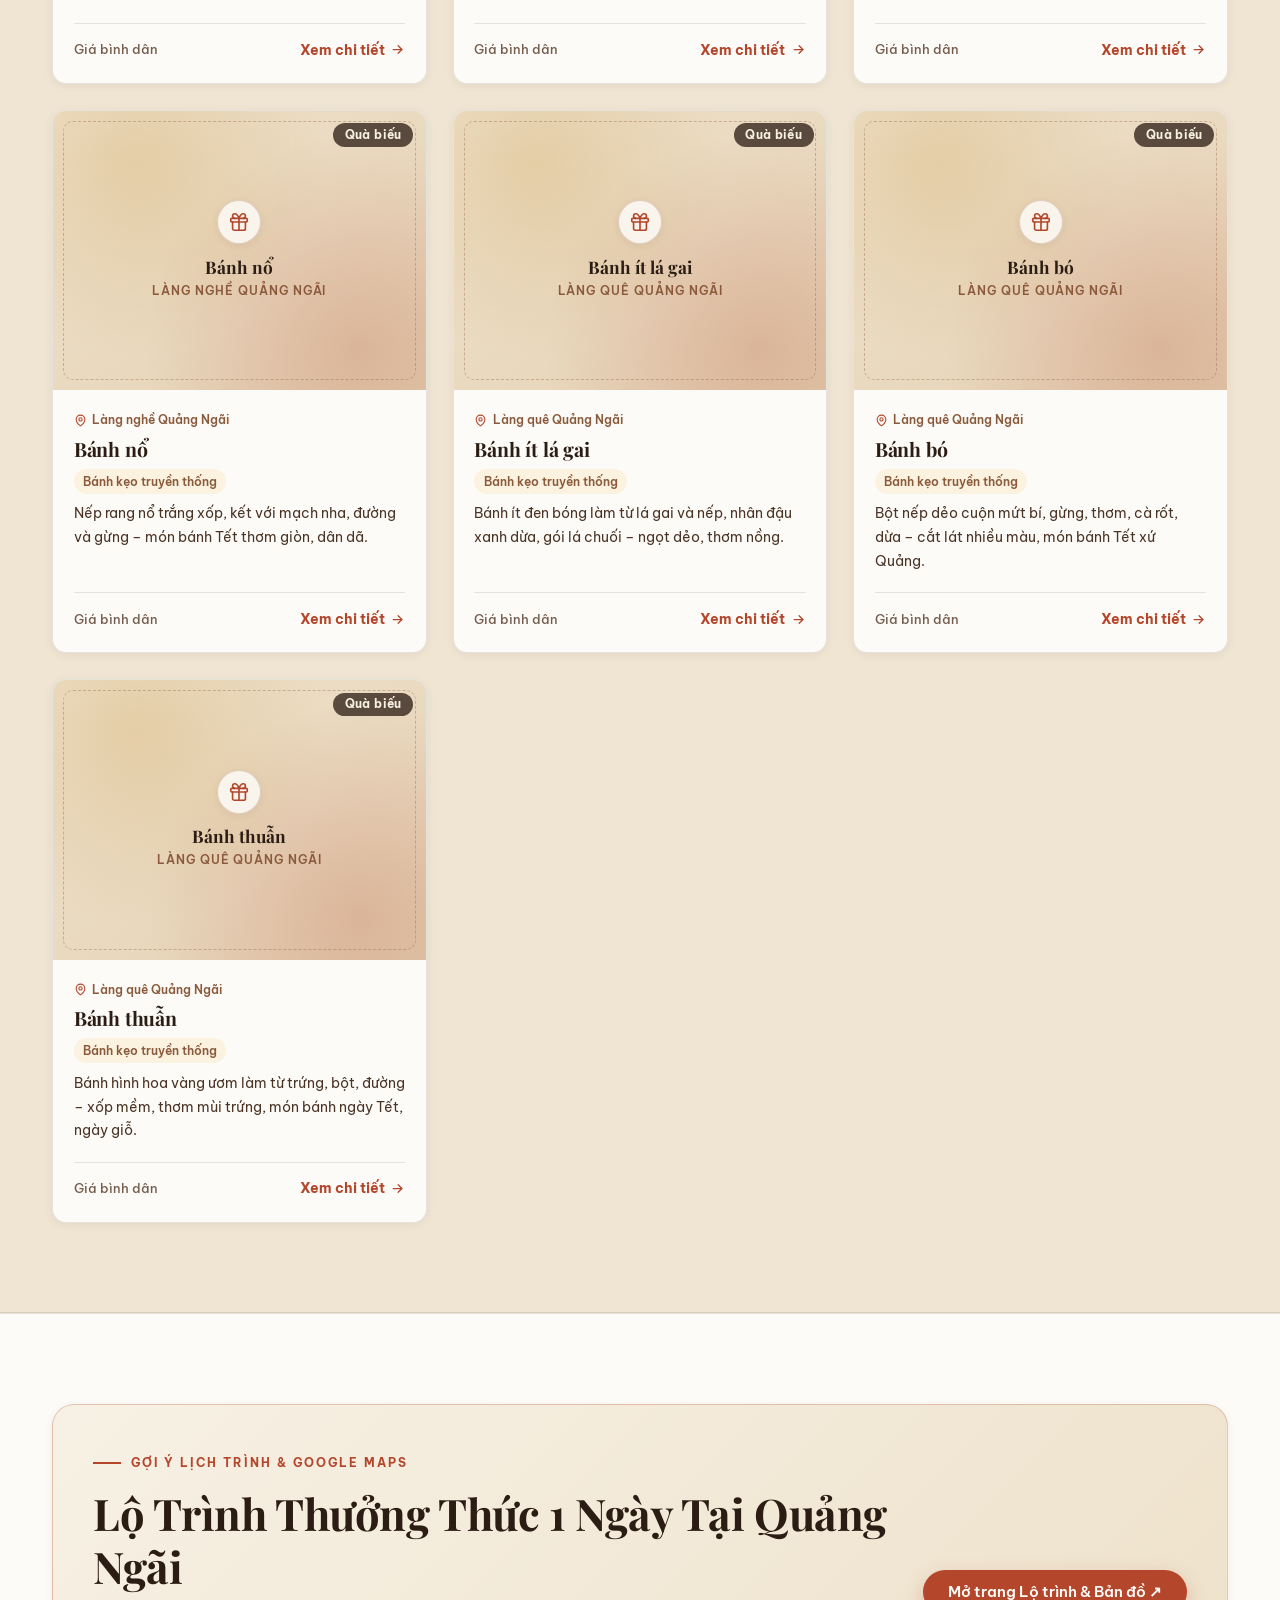
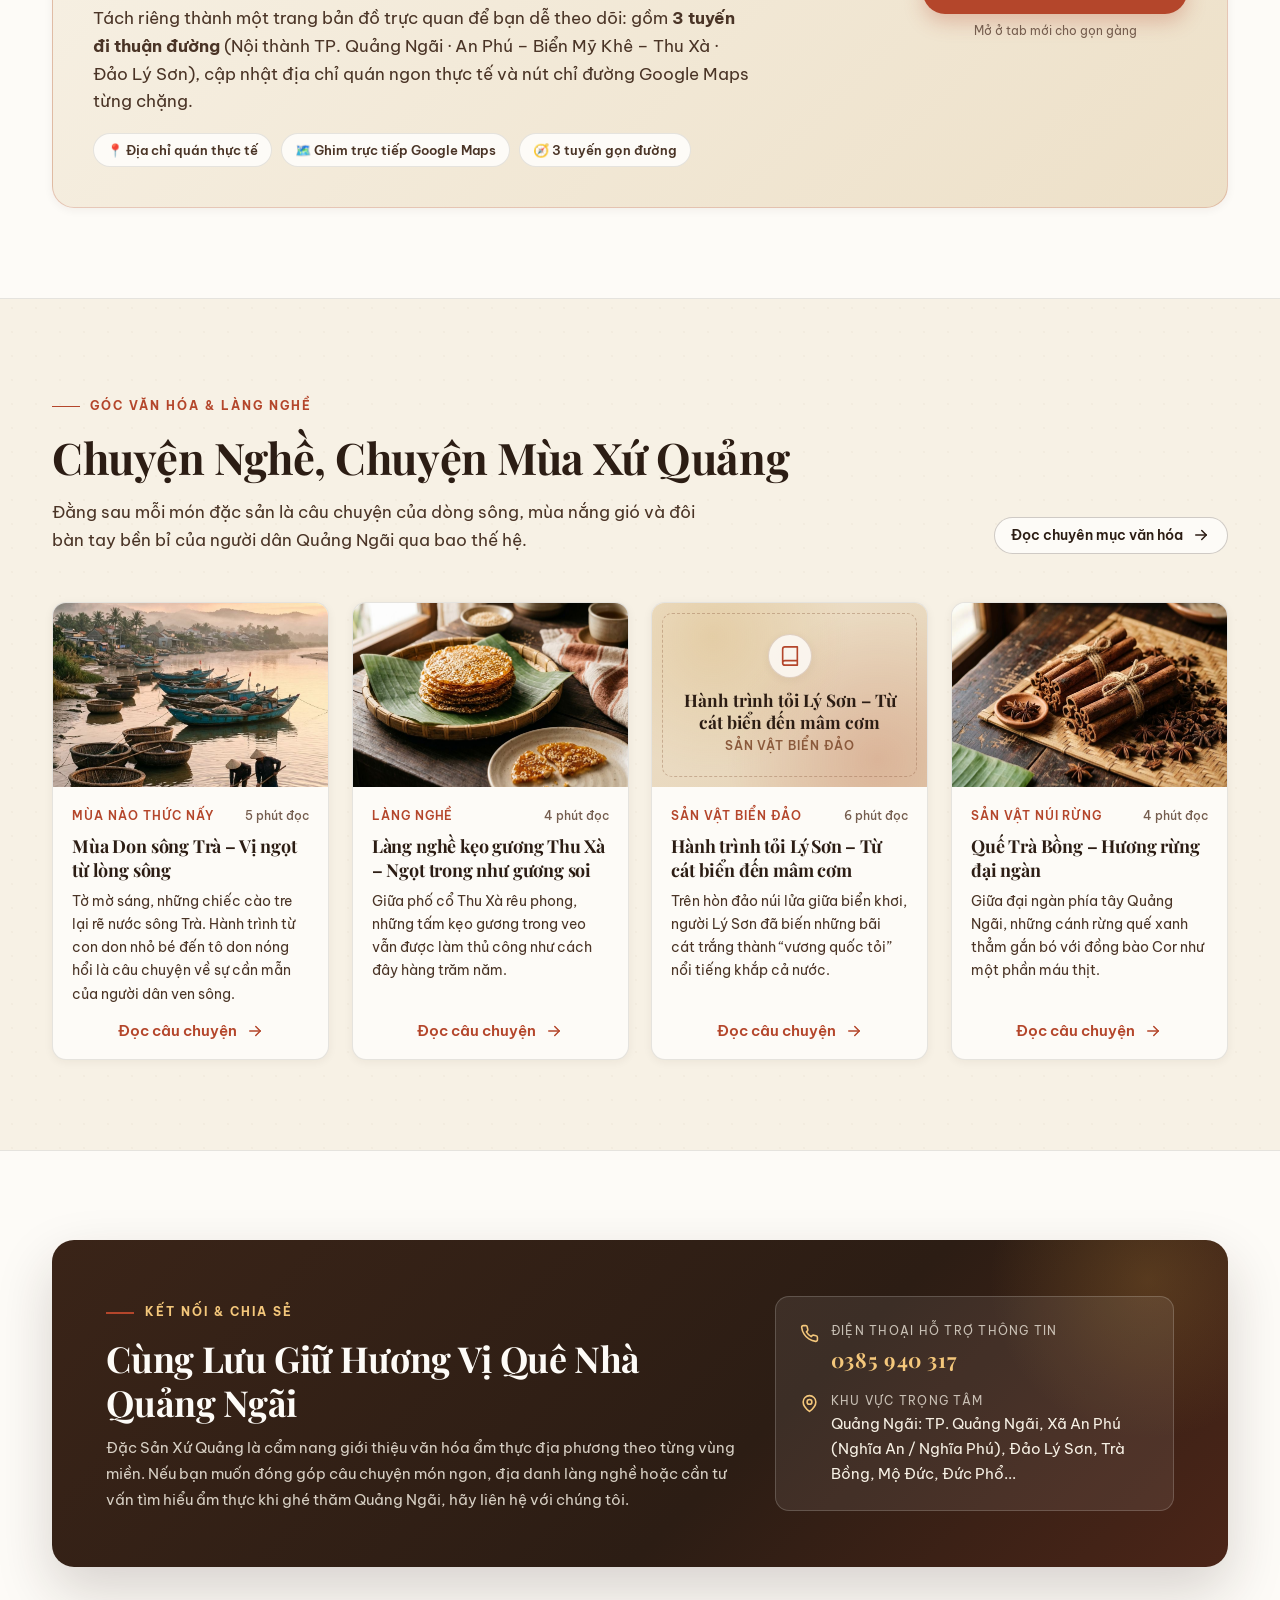
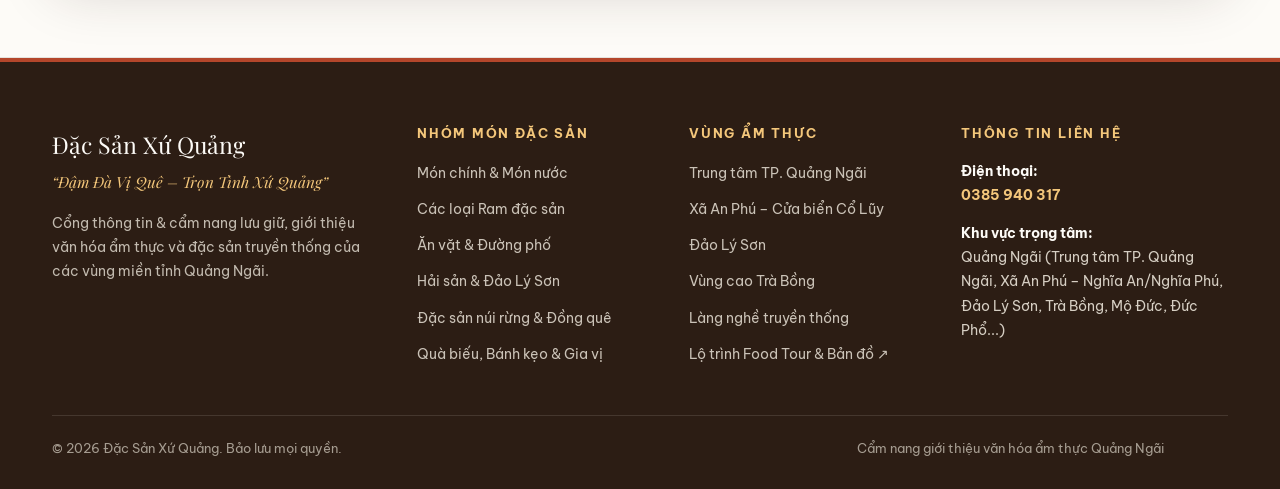
==== commit 7af1a17b: "Tach trang Lo trinh Food Tour rieng va tich hop Google Maps kem dia chi quan" ====
--- a/index.html
+++ b/index.html
@@ -25,9 +25,10 @@
 
       <nav class="main-nav" id="main-nav" aria-label="Điều hướng chính">
         <a href="#trang-chu" class="is-active">Trang chủ</a>
-        <a href="#khu-vuc">Khám phá theo khu vực</a>
-        <a href="#thu-vien-mon">Danh sách món ăn</a>
-        <a href="#van-hoa">Câu chuyện văn hóa</a>
+        <a href="#khu-vuc">Khu vực</a>
+        <a href="#thu-vien-mon">Món ăn</a>
+        <a href="pages/lo-trinh.html" target="_blank" rel="noopener noreferrer">Lộ trình ↗</a>
+        <a href="#van-hoa">Văn hóa</a>
         <a href="#lien-he">Liên hệ</a>
       </nav>
 
@@ -227,22 +228,30 @@
       </div>
     </section>
 
-    <!-- ==================== 5B. LỘ TRÌNH THƯỞNG THỨC 1 NGÀY (FOOD TOUR) ==================== -->
+    <!-- ==================== 5B. THẺ MỜI MỞ TRANG LỘ TRÌNH FOOD TOUR (TAB RIÊNG) ==================== -->
     <section class="section section--ivory" id="food-tour">
       <div class="container">
-        <div class="section-header section-header--split reveal">
-          <div>
-            <span class="section-eyebrow">Gợi ý hành trình ẩm thực</span>
-            <h2 class="section-title">Lộ Trình Thưởng Thức 1 Ngày Tại Quảng Ngãi</h2>
-            <p class="section-lead">
-              Lần đầu đến xứ Quảng chưa biết ăn gì vào buổi nào? Tham khảo ngay lịch trình Food Tour
-              từ sáng đến tối dưới đây — nhấn vào bất kỳ món nào trong lộ trình để xem chi tiết cách ăn chuẩn vị.
-            </p>
-          </div>
-          <div class="foodtour-tabs" id="foodtour-tabs" role="tablist" aria-label="Chọn lộ trình Food Tour"></div>
-        </div>
-
-        <div class="foodtour-wrap reveal" id="foodtour-content"></div>
+        <div class="foodtour-teaser reveal">
+          <div class="foodtour-teaser__content">
+            <span class="section-eyebrow">Gợi ý lịch trình &amp; Google Maps</span>
+            <h2 class="section-title" style="margin-bottom:0.65rem;">Lộ Trình Thưởng Thức 1 Ngày Tại Quảng Ngãi</h2>
+            <p class="section-lead" style="margin-bottom:1.1rem;">
+              Tách riêng thành một trang bản đồ trực quan để bạn dễ theo dõi: gồm <strong>3 tuyến đi thuận đường</strong>
+              (Nội thành TP. Quảng Ngãi · An Phú – Biển Mỹ Khê – Thu Xà · Đảo Lý Sơn), cập nhật địa chỉ quán ngon thực tế và nút chỉ đường Google Maps từng chặng.
+            </p>
+            <div class="foodtour-teaser__pills">
+              <span>📍 Địa chỉ quán thực tế</span>
+              <span>🗺️ Ghim trực tiếp Google Maps</span>
+              <span>🧭 3 tuyến gọn đường</span>
+            </div>
+          </div>
+          <div class="foodtour-teaser__cta">
+            <a href="pages/lo-trinh.html" target="_blank" rel="noopener noreferrer" class="btn btn--primary">
+              Mở trang Lộ trình &amp; Bản đồ ↗
+            </a>
+            <span class="foodtour-teaser__hint">Mở ở tab mới cho gọn gàng</span>
+          </div>
+        </div>
       </div>
     </section>
 
@@ -343,7 +352,7 @@
             <li><a href="pages/khu-vuc.html?id=ly-son">Đảo Lý Sơn</a></li>
             <li><a href="pages/khu-vuc.html?id=tra-bong">Vùng cao Trà Bồng</a></li>
             <li><a href="pages/khu-vuc.html?id=lang-nghe">Làng nghề truyền thống</a></li>
-            <li><a href="#food-tour">Lộ trình Food Tour 1 ngày</a></li>
+            <li><a href="pages/lo-trinh.html" target="_blank" rel="noopener noreferrer">Lộ trình Food Tour &amp; Bản đồ ↗</a></li>
           </ul>
         </div>
 
@@ -381,7 +390,6 @@
   <script src="js/data/regions.js"></script>
   <script src="js/data/dishes.js"></script>
   <script src="js/data/stories.js"></script>
-  <script src="js/data/foodtour.js"></script>
   <script src="js/modules/render.js"></script>
   <script src="js/modules/filter.js"></script>
   <script src="js/modules/modal.js"></script>
--- a/css/components.css
+++ b/css/components.css
@@ -1445,3 +1445,292 @@
 .foodtour-stop__tip strong {
   color: var(--color-brick);
 }
+
+/* Thẻ mời gọn trên Trang chủ mở Lộ trình sang tab mới */
+.foodtour-teaser {
+  display: flex;
+  align-items: center;
+  justify-content: space-between;
+  gap: 2rem;
+  flex-wrap: wrap;
+  padding: clamp(1.6rem, 3.5vw, 2.5rem);
+  border-radius: var(--radius-lg);
+  background: linear-gradient(135deg, #f7f1e5 0%, #ede0c8 100%);
+  border: 1px solid rgba(180, 70, 43, 0.24);
+  box-shadow: var(--shadow-sm);
+}
+
+.foodtour-teaser__content {
+  flex: 1;
+  min-width: 280px;
+}
+
+.foodtour-teaser__pills {
+  display: flex;
+  flex-wrap: wrap;
+  gap: 0.6rem;
+}
+
+.foodtour-teaser__pills span {
+  display: inline-flex;
+  align-items: center;
+  padding: 0.32rem 0.8rem;
+  border-radius: var(--radius-pill);
+  background-color: var(--color-ivory);
+  border: 1px solid var(--border-subtle);
+  font-size: 0.82rem;
+  font-weight: 600;
+  color: var(--color-dark-soft);
+}
+
+.foodtour-teaser__cta {
+  display: flex;
+  flex-direction: column;
+  align-items: center;
+  gap: 0.45rem;
+}
+
+.foodtour-teaser__hint {
+  font-size: 0.78rem;
+  color: var(--color-muted);
+}
+
+/* Trang riêng lo-trinh.html: Thanh tuyến + 2 cột Timeline & Google Maps */
+.foodtour-page-bar {
+  display: flex;
+  align-items: center;
+  justify-content: space-between;
+  flex-wrap: wrap;
+  gap: 1rem;
+  margin-bottom: 1.5rem;
+}
+
+.foodtour-summary-bar__dist {
+  display: inline-flex;
+  align-items: center;
+  gap: 0.4rem;
+  margin-top: 0.6rem;
+  font-size: 0.84rem;
+  font-weight: 600;
+  color: var(--color-earth);
+}
+
+.foodtour-summary-bar__dist svg {
+  width: 15px;
+  height: 15px;
+  color: var(--color-brick);
+  flex-shrink: 0;
+}
+
+.foodtour-split {
+  display: grid;
+  grid-template-columns: 1.18fr 0.82fr;
+  gap: 2rem;
+  align-items: start;
+}
+
+.foodtour-leg {
+  font-size: 0.78rem;
+  font-weight: 600;
+  color: var(--color-earth);
+  background-color: var(--color-ivory);
+  padding: 0.24rem 0.7rem;
+  border-radius: var(--radius-pill);
+  border: 1px solid var(--border-subtle);
+}
+
+.place-list {
+  display: flex;
+  flex-direction: column;
+  gap: 0.75rem;
+  margin-bottom: 1rem;
+}
+
+.place-item {
+  display: flex;
+  align-items: center;
+  justify-content: space-between;
+  gap: 1rem;
+  flex-wrap: wrap;
+  padding: 0.9rem 1.05rem;
+  border-radius: var(--radius-sm);
+  background-color: var(--color-ivory);
+  border: 1px solid var(--border-subtle);
+  transition: border-color var(--transition-fast), box-shadow var(--transition-fast);
+}
+
+.place-item.is-active {
+  border-color: var(--color-brick);
+  box-shadow: 0 0 0 3px rgba(180, 70, 43, 0.12);
+}
+
+.place-item__main {
+  flex: 1;
+  min-width: 210px;
+}
+
+.place-item__name {
+  font-family: var(--font-serif);
+  font-size: 1.02rem;
+  font-weight: 700;
+  color: var(--color-dark);
+  margin-bottom: 0.2rem;
+}
+
+.place-item__addr {
+  display: flex;
+  align-items: flex-start;
+  gap: 0.35rem;
+  font-size: 0.84rem;
+  font-weight: 600;
+  color: var(--color-dark-soft);
+  margin-bottom: 0.25rem;
+}
+
+.place-item__addr svg {
+  width: 14px;
+  height: 14px;
+  color: var(--color-brick);
+  flex-shrink: 0;
+  margin-top: 0.22rem;
+}
+
+.place-item__meta {
+  display: flex;
+  flex-wrap: wrap;
+  gap: 0.45rem;
+  font-size: 0.78rem;
+  color: var(--color-muted);
+}
+
+.place-item__actions {
+  display: flex;
+  align-items: center;
+  gap: 0.75rem;
+  flex-shrink: 0;
+}
+
+.place-item.is-active .place-pin-btn {
+  background-color: var(--color-brick);
+  border-color: var(--color-brick);
+  color: var(--color-ivory);
+}
+
+.place-dir-link {
+  font-size: 0.83rem;
+}
+
+.foodtour-dishes-label {
+  font-size: 0.78rem;
+  font-weight: 700;
+  text-transform: uppercase;
+  letter-spacing: 0.08em;
+  color: var(--color-muted);
+  margin-bottom: 0.55rem;
+}
+
+/* Khung bản đồ Google Maps ghim dính cột phải */
+.foodtour-map-panel {
+  position: sticky;
+  top: calc(var(--header-height) + 1.25rem);
+}
+
+.map-card {
+  background-color: var(--color-ivory);
+  border: 1px solid var(--border-subtle);
+  border-radius: var(--radius-lg);
+  padding: 1.25rem;
+  box-shadow: var(--shadow-md);
+}
+
+.map-card__head {
+  margin-bottom: 0.9rem;
+}
+
+.map-card__eyebrow {
+  display: inline-block;
+  font-size: 0.7rem;
+  font-weight: 700;
+  text-transform: uppercase;
+  letter-spacing: 0.12em;
+  color: var(--color-brick);
+  margin-bottom: 0.25rem;
+}
+
+.map-card__title {
+  font-size: 1.18rem;
+  margin-bottom: 0.2rem;
+}
+
+.map-card__addr {
+  font-size: 0.84rem;
+  color: var(--color-muted);
+}
+
+.map-card__frame {
+  border-radius: var(--radius-md);
+  overflow: hidden;
+  border: 1px solid var(--border-subtle);
+  background-color: var(--color-cream-deep);
+  aspect-ratio: 4 / 3;
+  margin-bottom: 0.9rem;
+}
+
+.map-card__frame iframe {
+  width: 100%;
+  height: 100%;
+  border: 0;
+  display: block;
+}
+
+.map-card__actions {
+  display: flex;
+  gap: 0.65rem;
+  margin-bottom: 1rem;
+}
+
+.map-quick-list {
+  padding-top: 0.9rem;
+  border-top: 1px solid var(--border-subtle);
+}
+
+.map-quick-list__label {
+  font-size: 0.76rem;
+  font-weight: 700;
+  text-transform: uppercase;
+  letter-spacing: 0.08em;
+  color: var(--color-muted);
+  margin-bottom: 0.55rem;
+}
+
+.map-quick-list__items {
+  display: flex;
+  flex-direction: column;
+  gap: 0.35rem;
+  max-height: 220px;
+  overflow-y: auto;
+}
+
+.map-quick-pin {
+  text-align: left;
+  padding: 0.45rem 0.7rem;
+  border-radius: var(--radius-sm);
+  font-size: 0.83rem;
+  color: var(--color-dark-soft);
+  transition: background-color var(--transition-fast), color var(--transition-fast);
+}
+
+.map-quick-pin span {
+  font-weight: 700;
+  color: var(--color-brick);
+}
+
+.map-quick-pin:hover {
+  background-color: var(--color-cream);
+}
+
+.map-quick-pin.is-active {
+  background-color: var(--color-brick-soft);
+  color: var(--color-brick-dark);
+  font-weight: 600;
+}
--- a/css/responsive.css
+++ b/css/responsive.css
@@ -60,8 +60,13 @@
 
   .intro-grid,
   .contact-strip,
-  .detail-layout {
+  .detail-layout,
+  .foodtour-split {
     grid-template-columns: 1fr;
+  }
+
+  .foodtour-map-panel {
+    position: static;
   }
 
   .bestseller-grid,
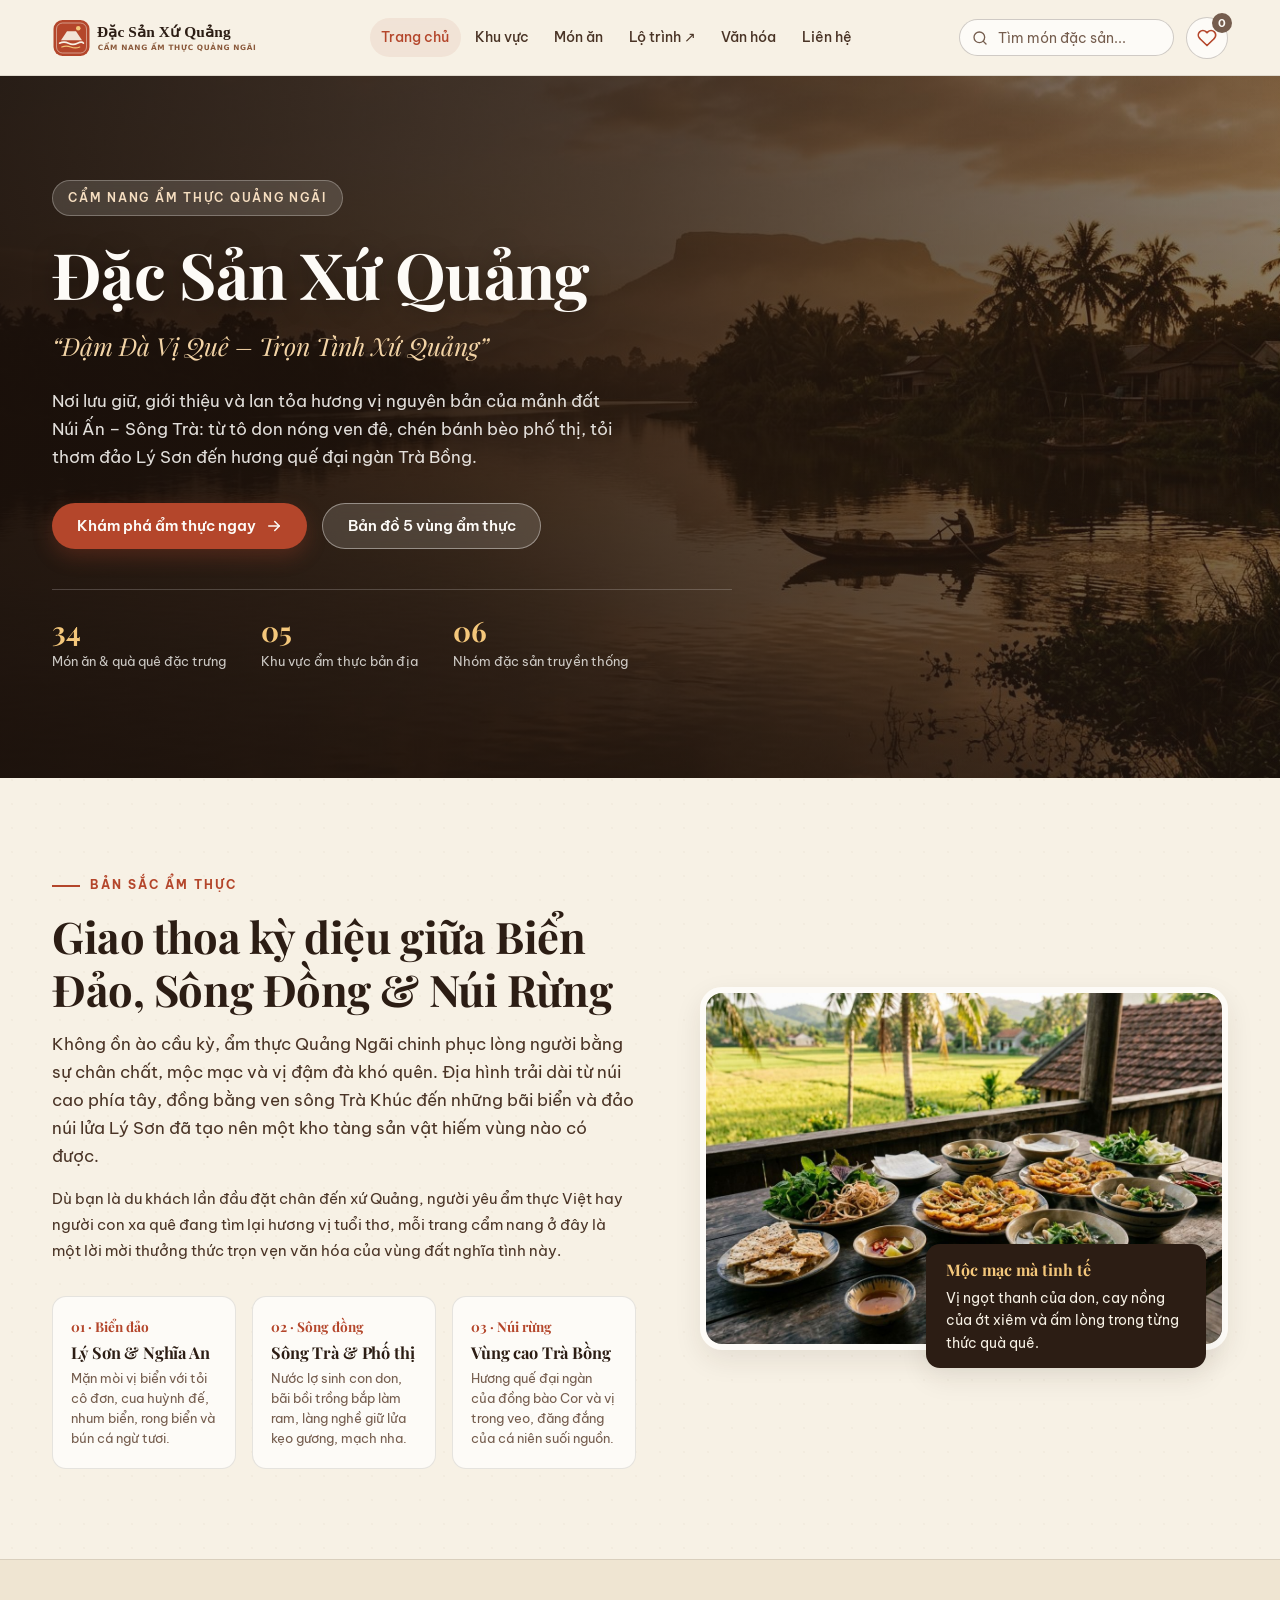
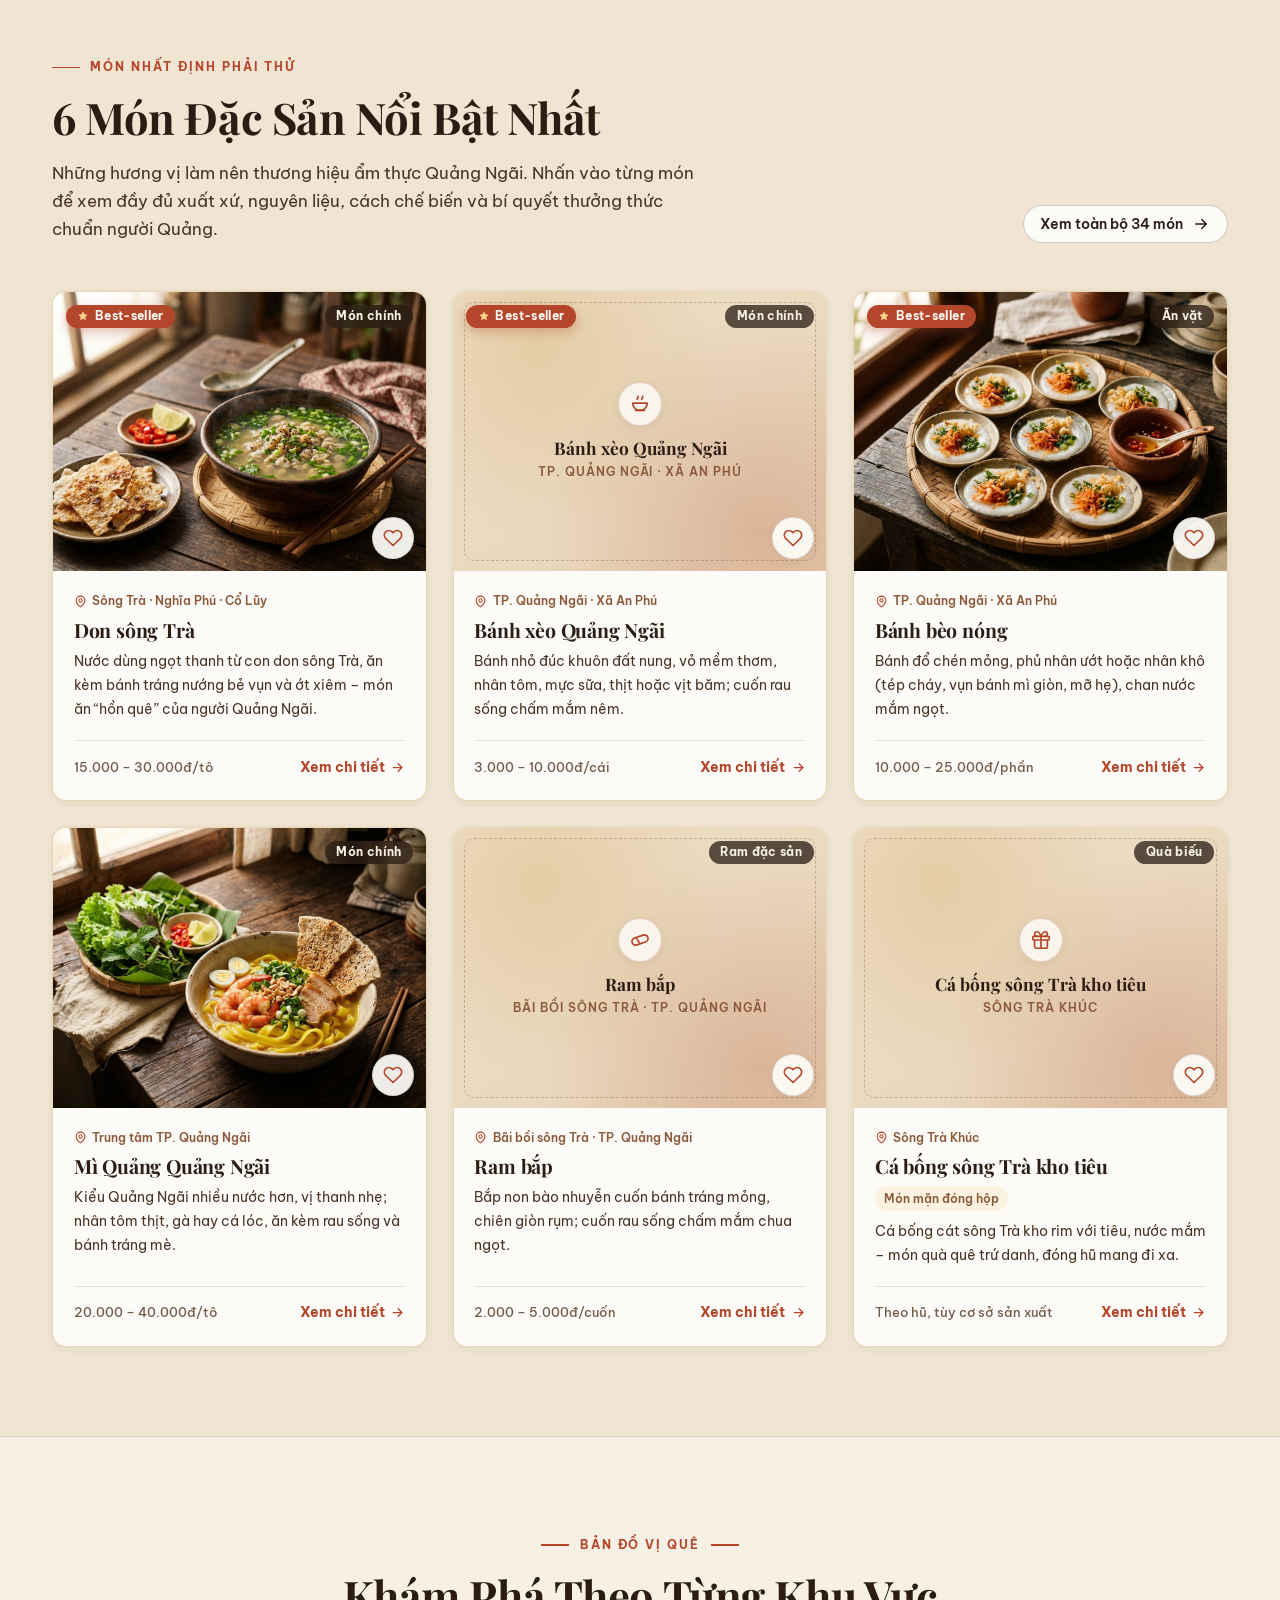
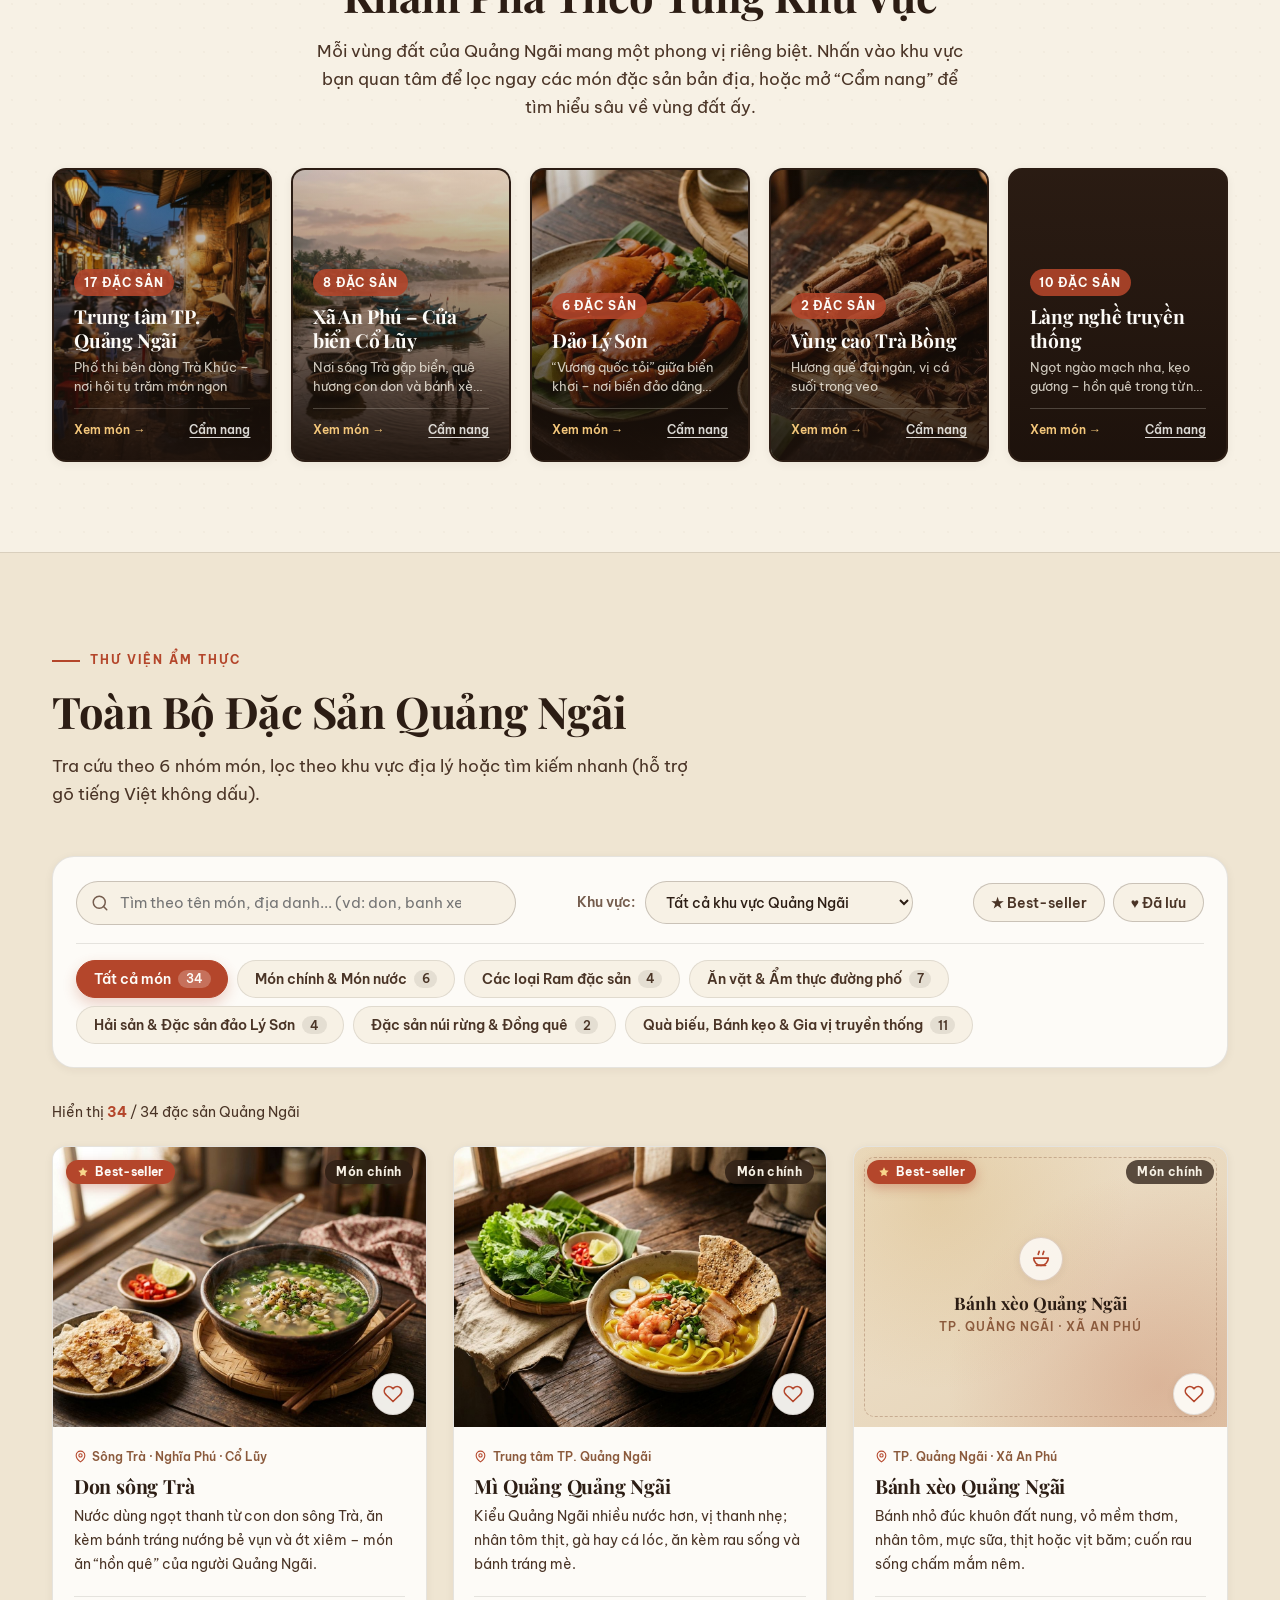
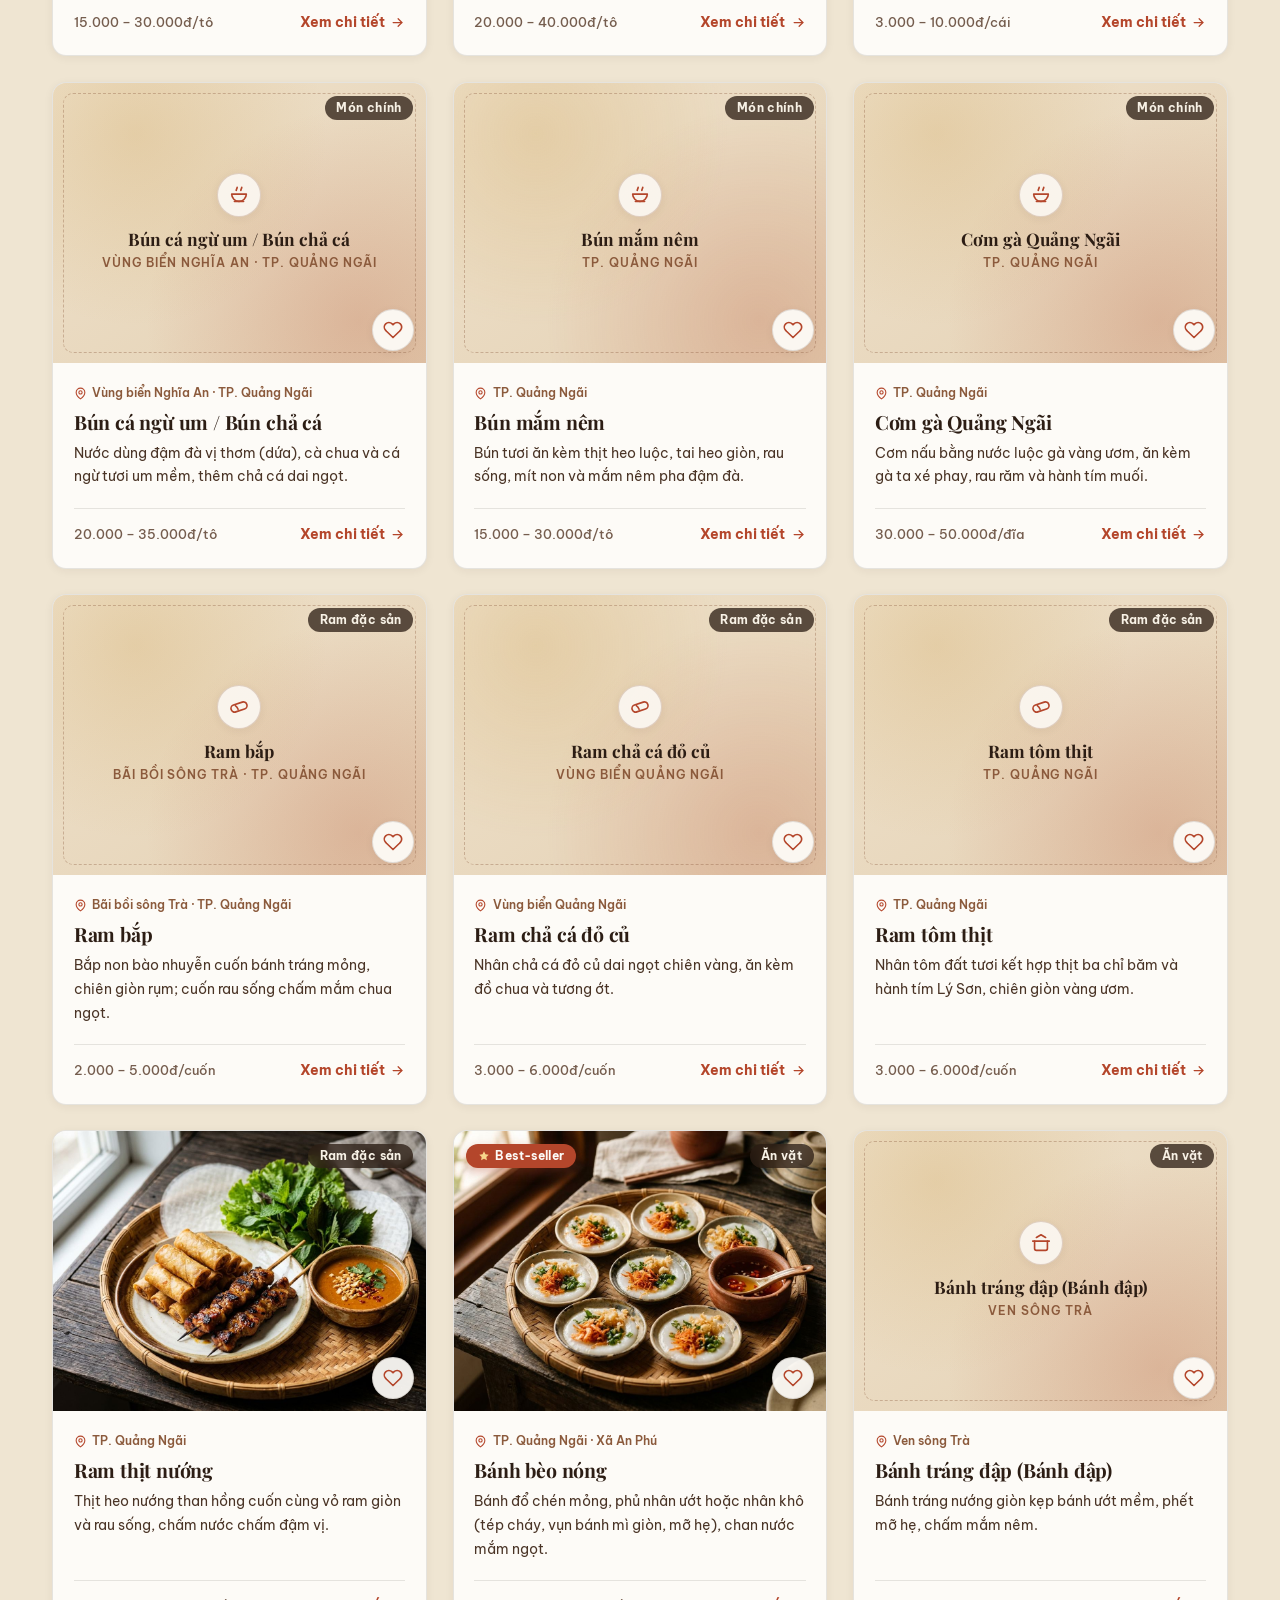
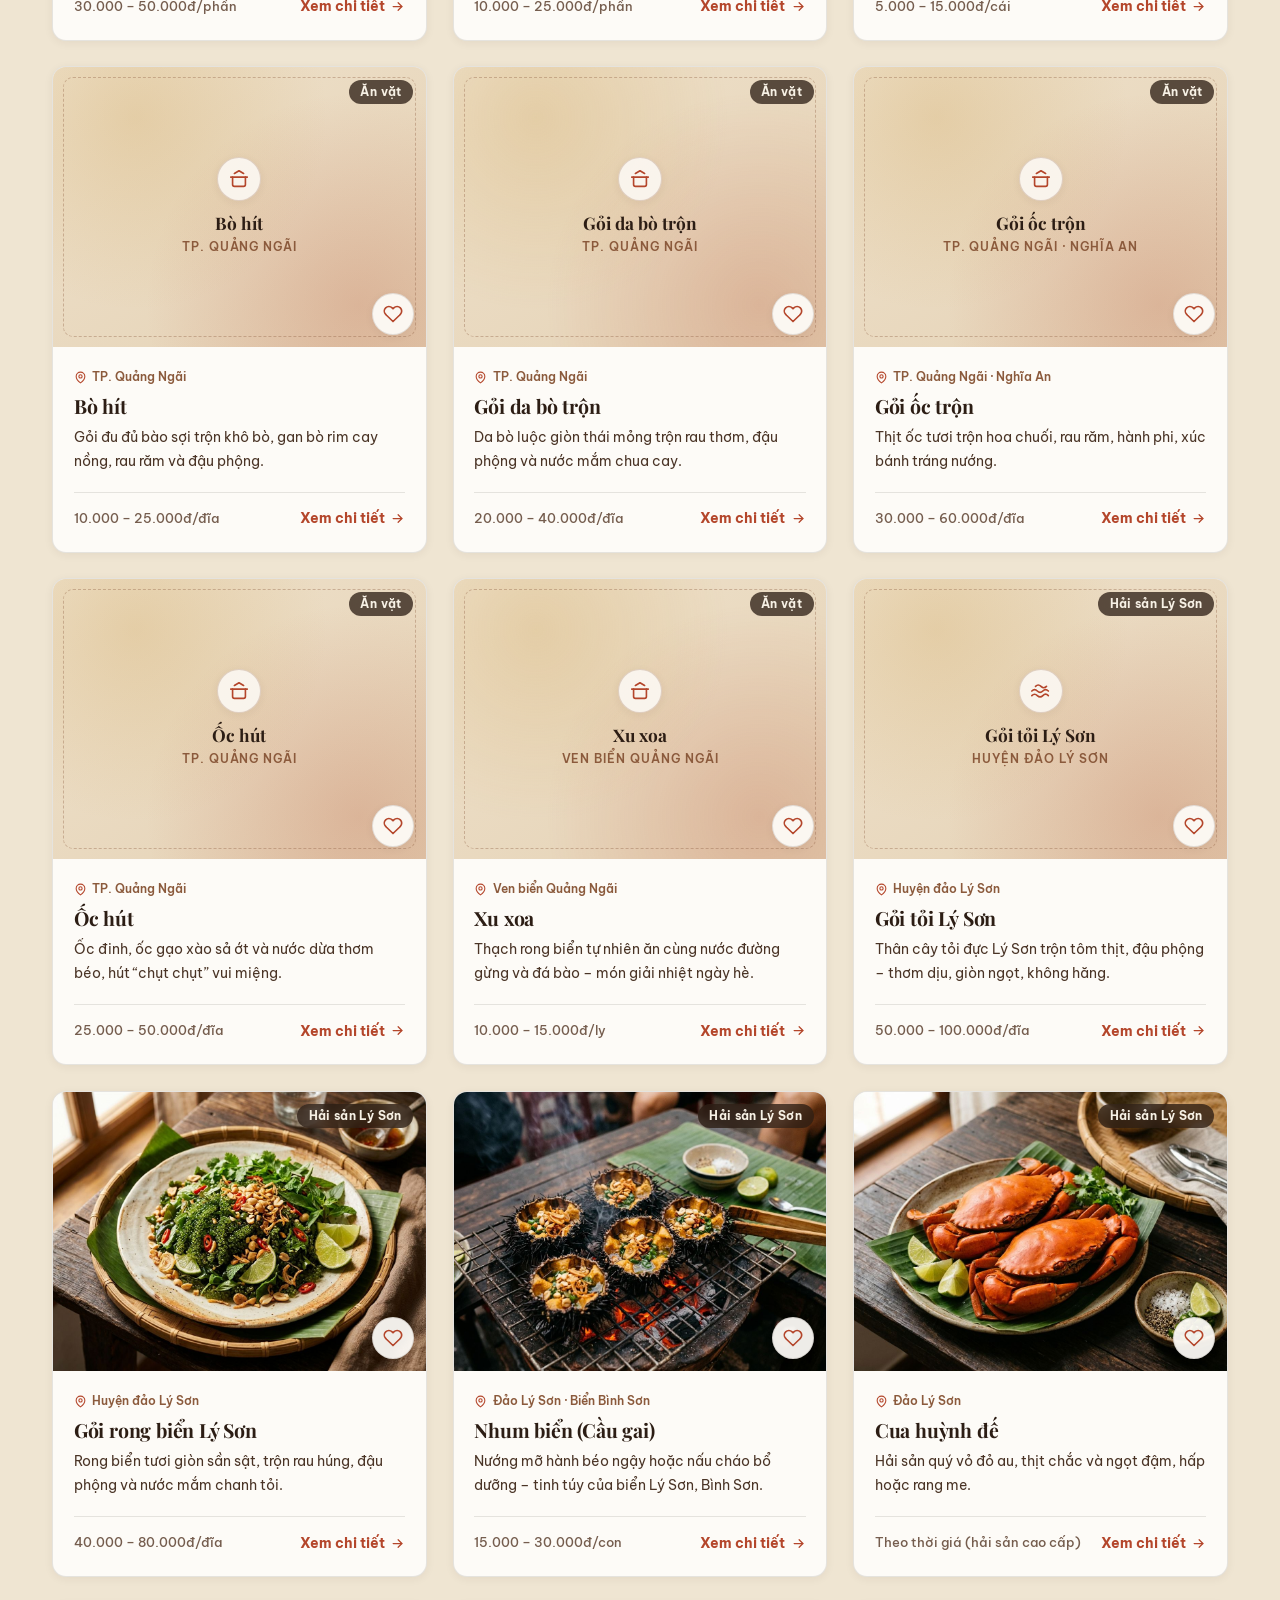
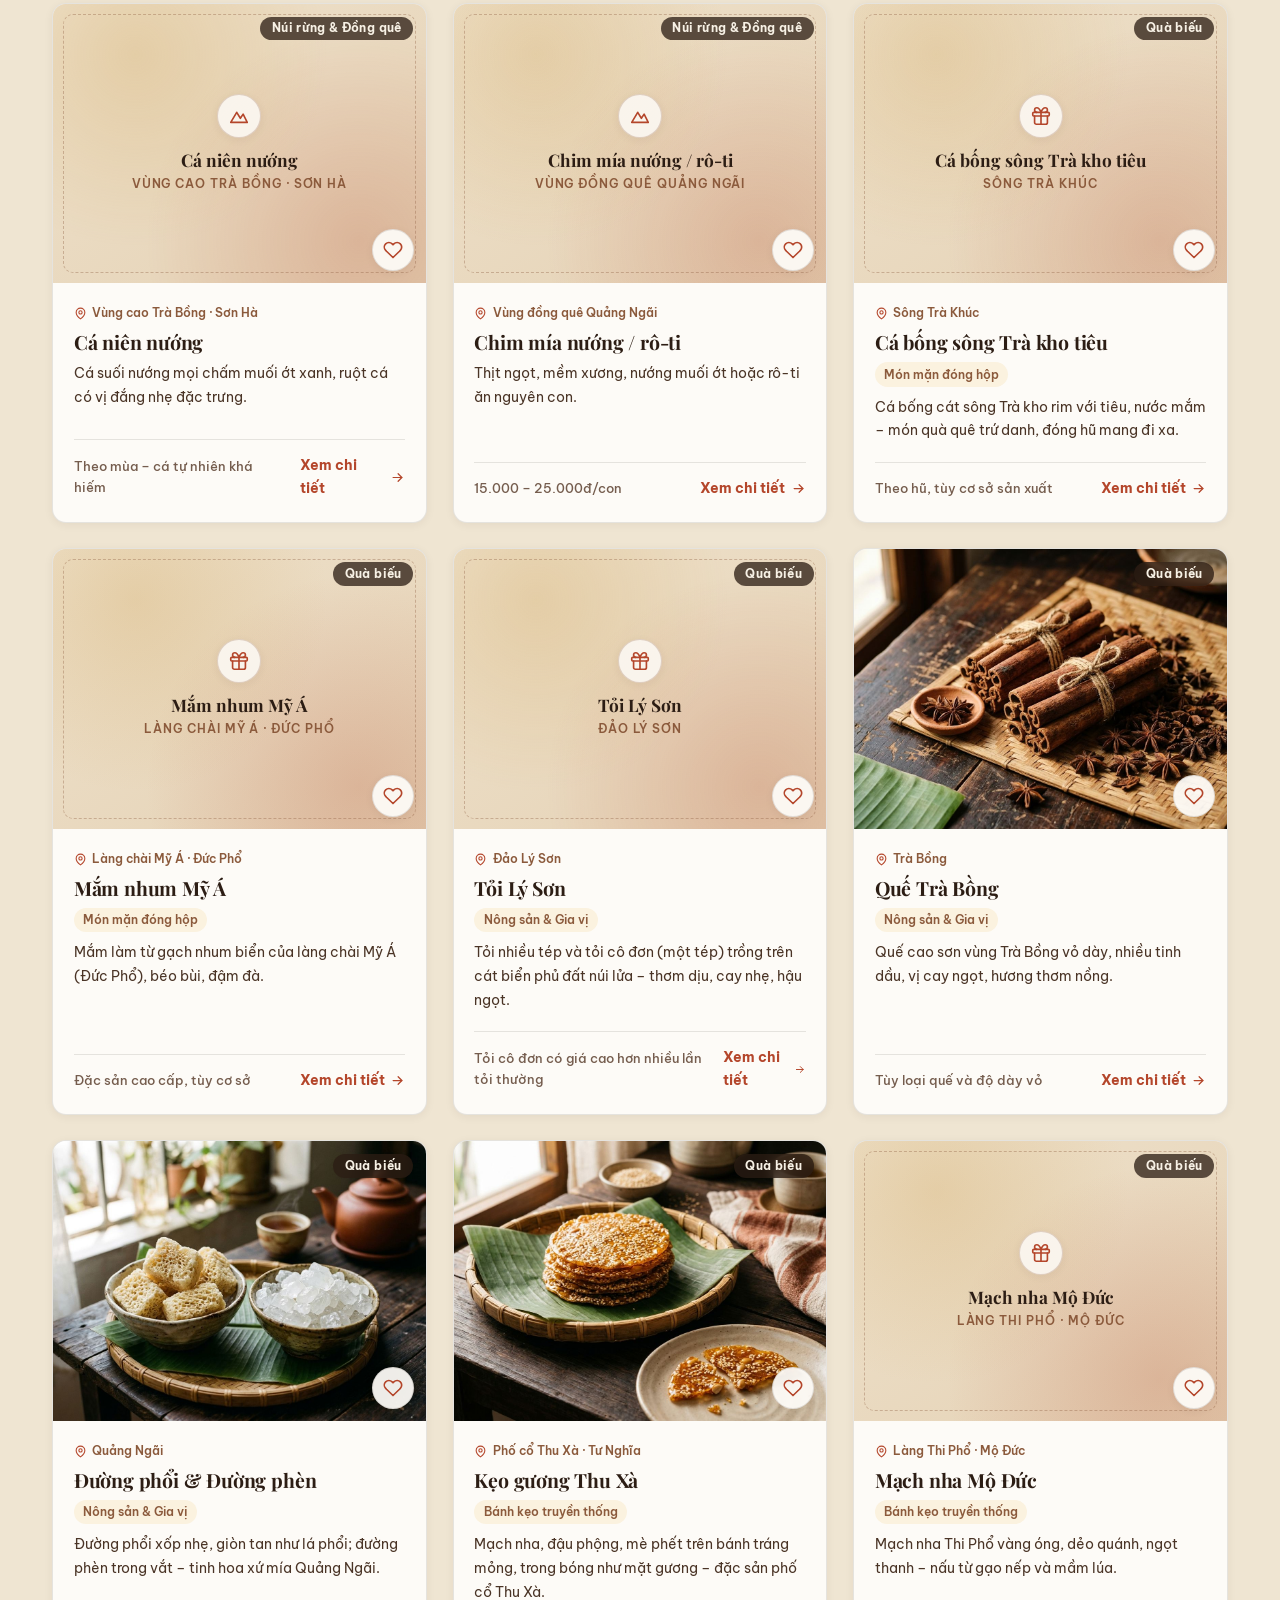
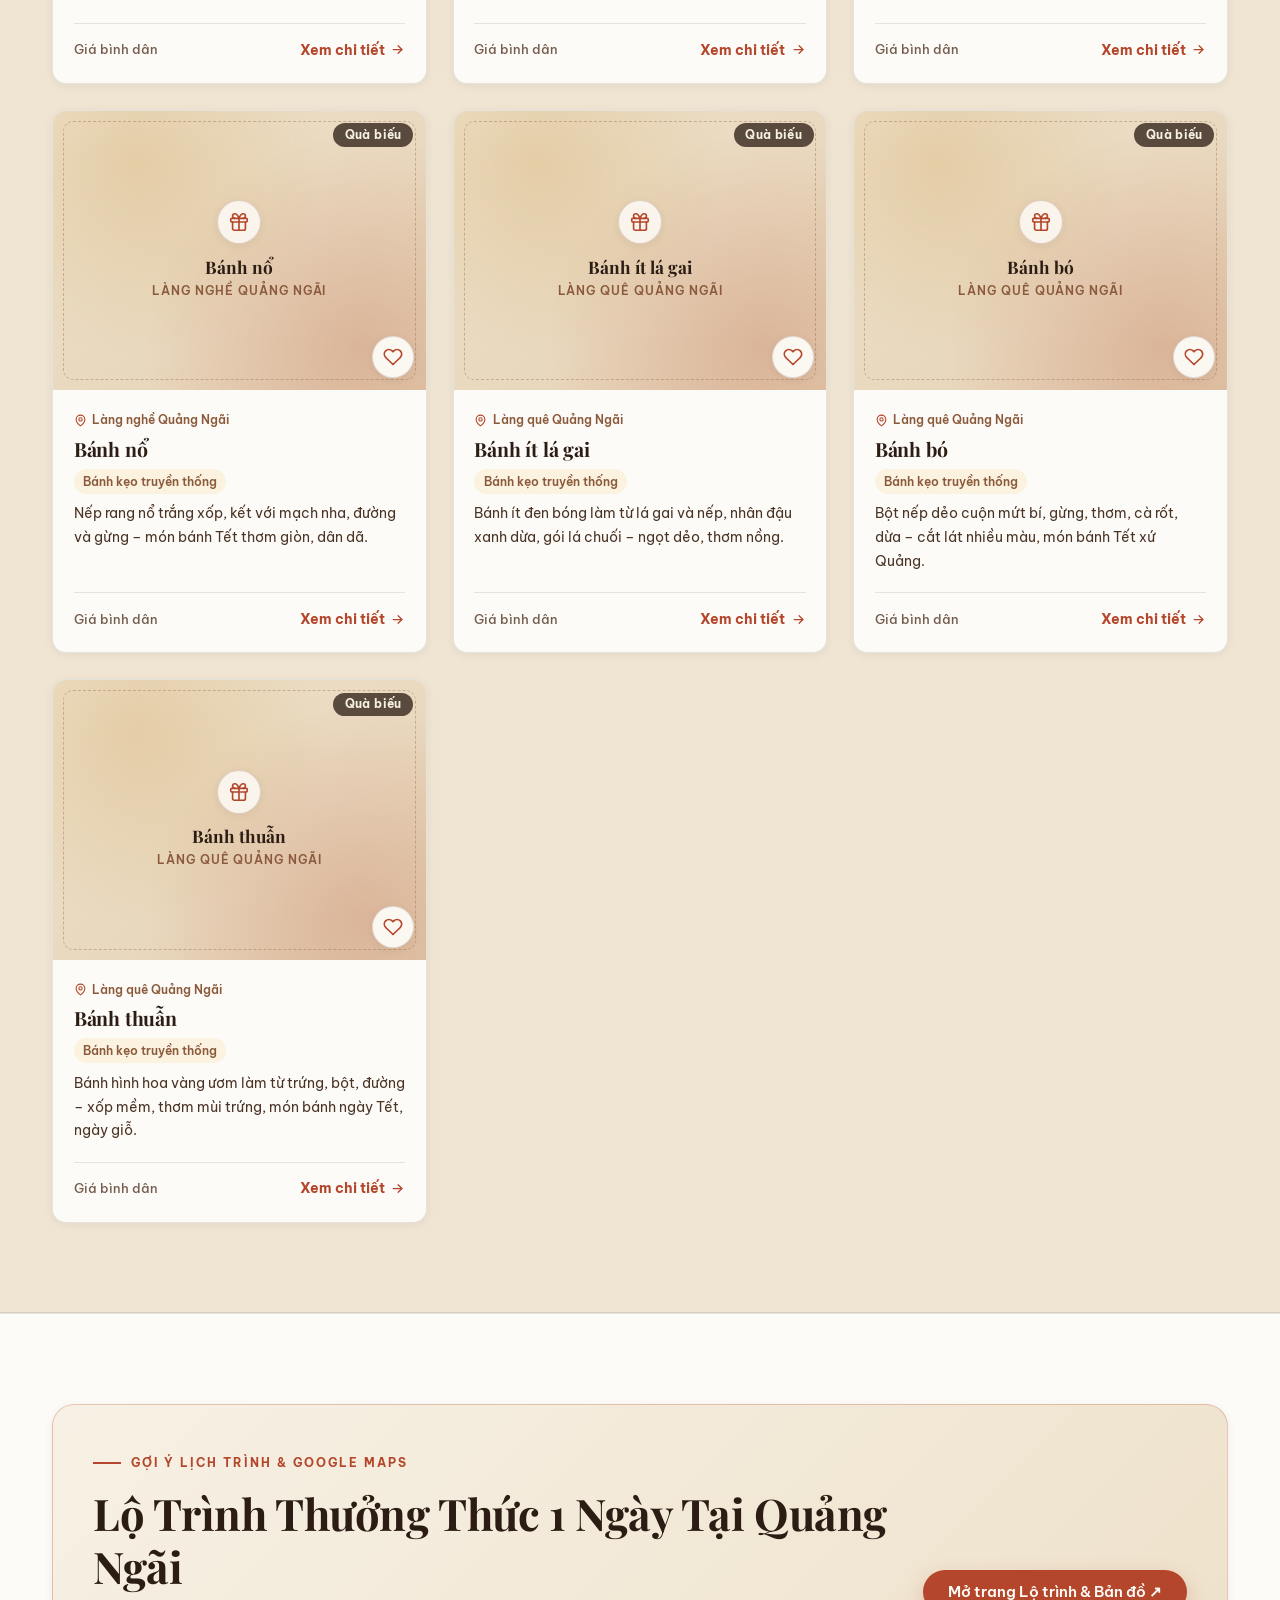
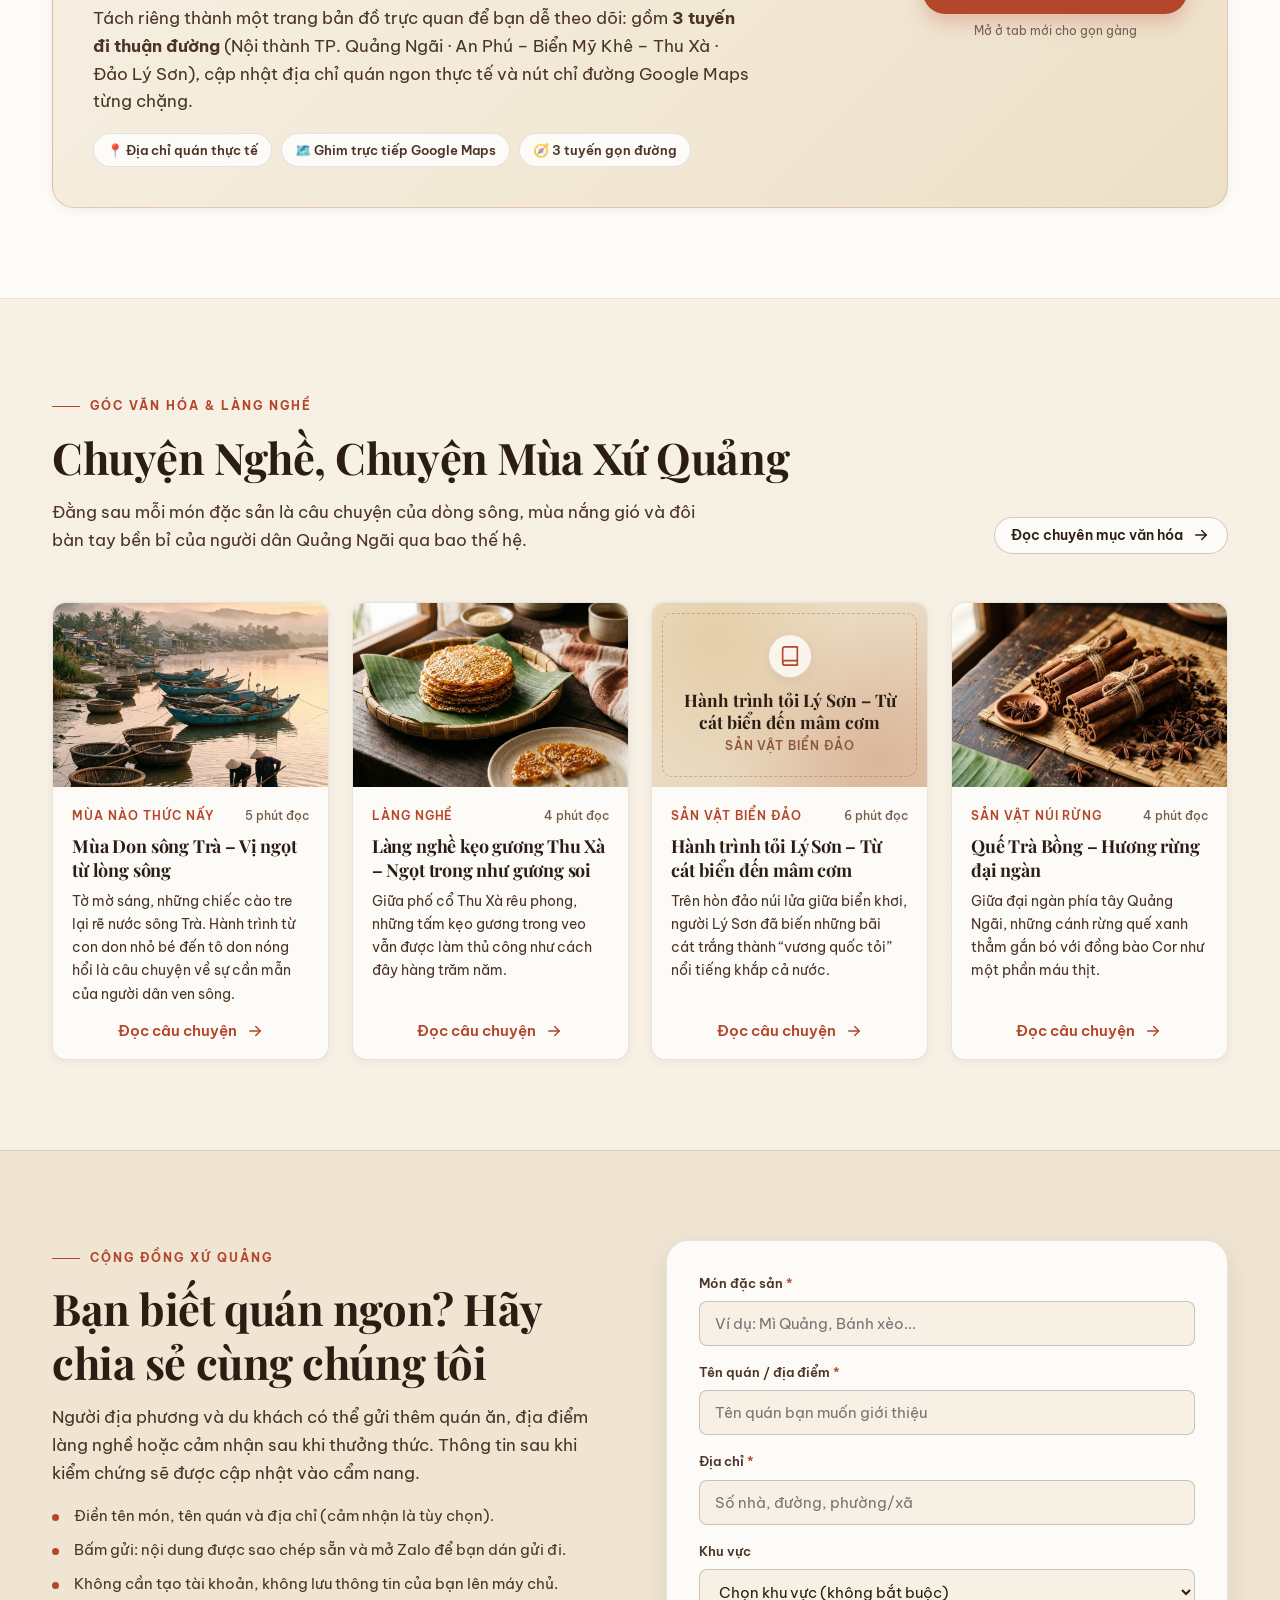
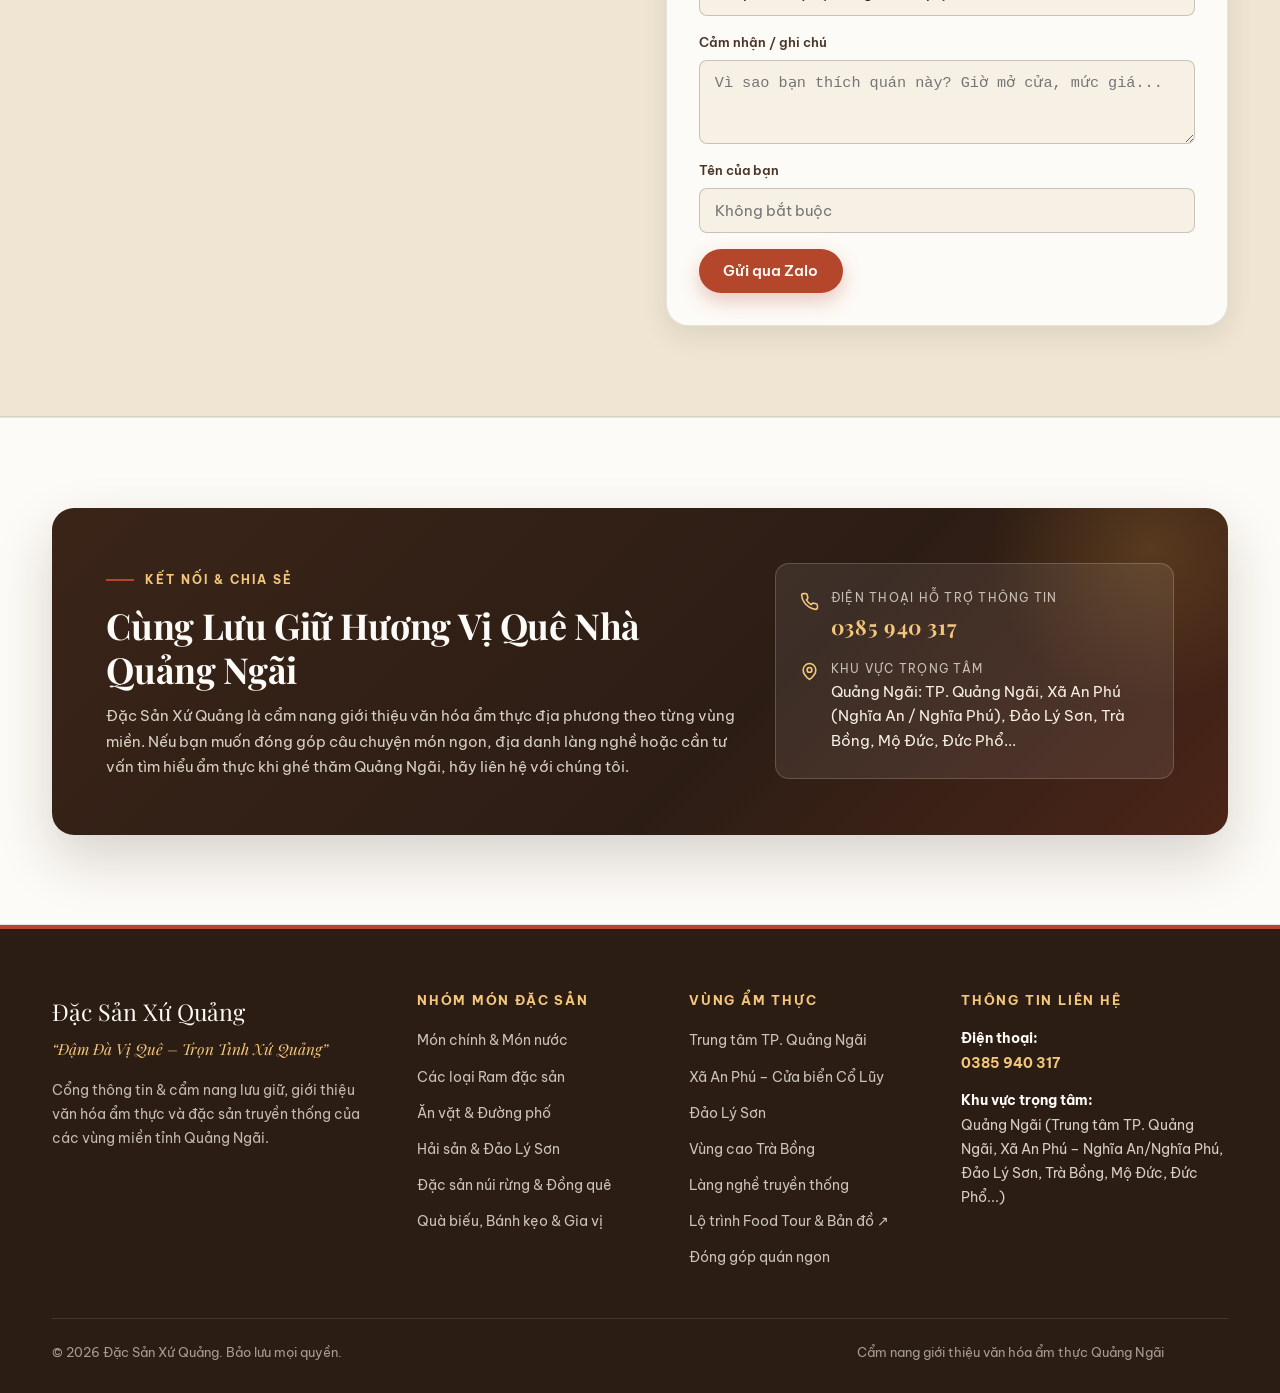
==== commit cc07dd69: "Them quan ngon goi y + Google Maps, so tay mon yeu thich, loc nhanh, form dong gop" ====
--- a/index.html
+++ b/index.html
@@ -9,6 +9,7 @@
   <link rel="preconnect" href="https://fonts.googleapis.com">
   <link rel="preconnect" href="https://fonts.gstatic.com" crossorigin>
   <link href="https://fonts.googleapis.com/css2?family=Be+Vietnam+Pro:ital,wght@0,400;0,500;0,600;0,700;1,400&family=Playfair+Display:ital,wght@0,600;0,700;1,500;1,600&display=swap" rel="stylesheet">
+  <link rel="preload" as="image" href="assets/images/banners/hero.jpg">
   <link rel="stylesheet" href="css/variables.css">
   <link rel="stylesheet" href="css/base.css">
   <link rel="stylesheet" href="css/layout.css">
@@ -150,7 +151,7 @@
       <div class="container">
         <div class="section-header section-header--split reveal">
           <div>
-            <span class="section-eyebrow">Tinh hoa phải thử</span>
+            <span class="section-eyebrow">Món nhất định phải thử</span>
             <h2 class="section-title">6 Món Đặc Sản Nổi Bật Nhất</h2>
             <p class="section-lead">
               Những hương vị làm nên thương hiệu ẩm thực Quảng Ngãi. Nhấn vào từng món để xem đầy đủ xuất xứ,
@@ -212,6 +213,11 @@
               <label for="region-filter">Khu vực:</label>
               <select id="region-filter" class="region-select"></select>
             </div>
+
+            <div class="quick-chips" role="group" aria-label="Lọc nhanh">
+              <button type="button" class="quick-chip" id="quick-best" aria-pressed="false">★ Best-seller</button>
+              <button type="button" class="quick-chip" id="quick-saved" aria-pressed="false">♥ Đã lưu</button>
+            </div>
           </div>
 
           <div class="category-tabs" id="category-tabs" role="tablist" aria-label="Lọc theo nhóm món"></div>
@@ -276,6 +282,59 @@
         </div>
 
         <div class="stories-grid reveal" id="stories-grid"></div>
+      </div>
+    </section>
+
+    <!-- ==================== 6B. ĐÓNG GÓP QUÁN NGON ==================== -->
+    <section class="section section--alt" id="dong-gop">
+      <div class="container">
+        <div class="contribute-grid">
+          <div class="reveal">
+            <span class="section-eyebrow">Cộng đồng xứ Quảng</span>
+            <h2 class="section-title">Bạn biết quán ngon? Hãy chia sẻ cùng chúng tôi</h2>
+            <p class="section-lead" style="margin-bottom:1.1rem;">
+              Người địa phương và du khách có thể gửi thêm quán ăn, địa điểm làng nghề hoặc cảm nhận sau khi thưởng thức.
+              Thông tin sau khi kiểm chứng sẽ được cập nhật vào cẩm nang.
+            </p>
+            <ul class="dish-list">
+              <li>Điền tên món, tên quán và địa chỉ (cảm nhận là tùy chọn).</li>
+              <li>Bấm gửi: nội dung được sao chép sẵn và mở Zalo để bạn dán gửi đi.</li>
+              <li>Không cần tạo tài khoản, không lưu thông tin của bạn lên máy chủ.</li>
+            </ul>
+          </div>
+
+          <form class="contribute-card reveal" id="contribute-form" novalidate>
+            <div class="form-row">
+              <label for="contrib-dish">Món đặc sản <span class="req">*</span></label>
+              <input type="text" id="contrib-dish" placeholder="Ví dụ: Mì Quảng, Bánh xèo..." autocomplete="off">
+            </div>
+            <div class="form-row">
+              <label for="contrib-place">Tên quán / địa điểm <span class="req">*</span></label>
+              <input type="text" id="contrib-place" placeholder="Tên quán bạn muốn giới thiệu" autocomplete="off">
+            </div>
+            <div class="form-row">
+              <label for="contrib-address">Địa chỉ <span class="req">*</span></label>
+              <input type="text" id="contrib-address" placeholder="Số nhà, đường, phường/xã" autocomplete="street-address">
+            </div>
+            <div class="form-row">
+              <label for="contrib-region">Khu vực</label>
+              <select id="contrib-region"></select>
+            </div>
+            <div class="form-row">
+              <label for="contrib-note">Cảm nhận / ghi chú</label>
+              <textarea id="contrib-note" rows="3" placeholder="Vì sao bạn thích quán này? Giờ mở cửa, mức giá..."></textarea>
+            </div>
+            <div class="form-row">
+              <label for="contrib-sender">Tên của bạn</label>
+              <input type="text" id="contrib-sender" placeholder="Không bắt buộc" autocomplete="name">
+            </div>
+            <div class="form-actions">
+              <button type="submit" class="btn btn--primary">Gửi qua Zalo</button>
+              <button type="button" class="btn btn--secondary" id="contrib-email-btn">Gửi qua Email</button>
+            </div>
+            <p class="contribute-msg" id="contribute-msg" role="status" aria-live="polite"></p>
+          </form>
+        </div>
       </div>
     </section>
 
@@ -353,6 +412,7 @@
             <li><a href="pages/khu-vuc.html?id=tra-bong">Vùng cao Trà Bồng</a></li>
             <li><a href="pages/khu-vuc.html?id=lang-nghe">Làng nghề truyền thống</a></li>
             <li><a href="pages/lo-trinh.html" target="_blank" rel="noopener noreferrer">Lộ trình Food Tour &amp; Bản đồ ↗</a></li>
+            <li><a href="#dong-gop">Đóng góp quán ngon</a></li>
           </ul>
         </div>
 
@@ -390,8 +450,10 @@
   <script src="js/data/regions.js"></script>
   <script src="js/data/dishes.js"></script>
   <script src="js/data/stories.js"></script>
+  <script src="js/data/shops.js"></script>
   <script src="js/modules/render.js"></script>
   <script src="js/modules/filter.js"></script>
+  <script src="js/modules/favorites.js"></script>
   <script src="js/modules/modal.js"></script>
   <script src="js/main.js"></script>
 </body>
--- a/css/components.css
+++ b/css/components.css
@@ -1307,16 +1307,19 @@
 }
 
 .foodtour-stop__card {
-  background-color: var(--color-cream);
-  border: 1px solid var(--border-subtle);
+  background-color: var(--color-ivory);
+  border: 1px solid rgba(139, 90, 60, 0.2);
+  border-left: 4px solid var(--color-earth-light);
   border-radius: var(--radius-md);
-  padding: 1.35rem 1.5rem;
+  padding: 1.45rem 1.6rem;
+  box-shadow: 0 8px 24px rgba(44, 29, 20, 0.065);
   transition: border-color var(--transition-fast), box-shadow var(--transition-fast);
 }
 
 .foodtour-stop__card:hover {
-  border-color: rgba(180, 70, 43, 0.32);
-  box-shadow: var(--shadow-sm);
+  border-color: rgba(180, 70, 43, 0.35);
+  border-left-color: var(--color-brick);
+  box-shadow: var(--shadow-md);
 }
 
 .foodtour-stop__top {
@@ -1364,14 +1367,15 @@
   gap: 0.7rem;
   padding: 0.42rem 0.9rem 0.42rem 0.42rem;
   border-radius: var(--radius-md);
-  background-color: var(--color-ivory);
-  border: 1px solid var(--border-strong);
+  background-color: #faf3e6;
+  border: 1px solid rgba(139, 90, 60, 0.24);
   text-align: left;
-  transition: transform var(--transition-fast), border-color var(--transition-fast), box-shadow var(--transition-fast);
+  transition: transform var(--transition-fast), border-color var(--transition-fast), background-color var(--transition-fast), box-shadow var(--transition-fast);
 }
 
 .foodtour-dish-pill:hover {
   transform: translateY(-2px);
+  background-color: var(--color-ivory);
   border-color: var(--color-brick);
   box-shadow: var(--shadow-sm);
 }
@@ -1533,17 +1537,17 @@
   font-size: 0.78rem;
   font-weight: 600;
   color: var(--color-earth);
-  background-color: var(--color-ivory);
-  padding: 0.24rem 0.7rem;
+  background-color: var(--color-cream);
+  padding: 0.26rem 0.75rem;
   border-radius: var(--radius-pill);
-  border: 1px solid var(--border-subtle);
+  border: 1px solid rgba(139, 90, 60, 0.22);
 }
 
 .place-list {
   display: flex;
   flex-direction: column;
-  gap: 0.75rem;
-  margin-bottom: 1rem;
+  gap: 0.85rem;
+  margin-bottom: 1.15rem;
 }
 
 .place-item {
@@ -1552,16 +1556,24 @@
   justify-content: space-between;
   gap: 1rem;
   flex-wrap: wrap;
-  padding: 0.9rem 1.05rem;
+  padding: 1rem 1.15rem;
   border-radius: var(--radius-sm);
-  background-color: var(--color-ivory);
-  border: 1px solid var(--border-subtle);
-  transition: border-color var(--transition-fast), box-shadow var(--transition-fast);
+  background-color: #f4ead9;
+  border: 1px solid rgba(139, 90, 60, 0.25);
+  border-left: 4px solid var(--color-earth);
+  transition: background-color var(--transition-fast), border-color var(--transition-fast), box-shadow var(--transition-fast), transform var(--transition-fast);
+}
+
+.place-item:hover {
+  background-color: #efe2cc;
+  border-color: rgba(139, 90, 60, 0.42);
 }
 
 .place-item.is-active {
-  border-color: var(--color-brick);
-  box-shadow: 0 0 0 3px rgba(180, 70, 43, 0.12);
+  background: linear-gradient(135deg, #fff5ee 0%, #fae4d6 100%);
+  border: 1.5px solid var(--color-brick);
+  border-left: 4px solid var(--color-brick);
+  box-shadow: 0 6px 18px rgba(180, 70, 43, 0.16);
 }
 
 .place-item__main {
@@ -1734,3 +1746,594 @@
   color: var(--color-brick-dark);
   font-weight: 600;
 }
+
+/* ---------------- QUÁN NGON GỢI Ý TRONG TỪNG MÓN ---------------- */
+.shop-list {
+  display: flex;
+  flex-direction: column;
+  gap: 0.8rem;
+}
+
+.shop-card {
+  display: flex;
+  align-items: center;
+  justify-content: space-between;
+  gap: 1rem;
+  flex-wrap: wrap;
+  padding: 1rem 1.15rem;
+  border-radius: var(--radius-sm);
+  background-color: #f4ead9;
+  border: 1px solid rgba(139, 90, 60, 0.25);
+  border-left: 4px solid var(--color-brick);
+}
+
+.shop-card--area {
+  background-color: var(--color-cream);
+  border-left-color: var(--color-earth-light);
+}
+
+.shop-card__main {
+  flex: 1;
+  min-width: 220px;
+}
+
+.shop-card__name {
+  font-family: var(--font-serif);
+  font-size: 1.04rem;
+  font-weight: 700;
+  color: var(--color-dark);
+  margin-bottom: 0.2rem;
+}
+
+.shop-card__tag {
+  display: inline-block;
+  vertical-align: middle;
+  margin-left: 0.35rem;
+  padding: 0.12rem 0.55rem;
+  border-radius: var(--radius-pill);
+  background-color: var(--color-gold-soft);
+  color: var(--color-earth);
+  font-family: var(--font-sans);
+  font-size: 0.68rem;
+  font-weight: 700;
+}
+
+.shop-card__addr {
+  display: flex;
+  align-items: flex-start;
+  gap: 0.35rem;
+  font-size: 0.86rem;
+  font-weight: 600;
+  color: var(--color-dark-soft);
+}
+
+.shop-card__addr svg {
+  width: 14px;
+  height: 14px;
+  color: var(--color-brick);
+  flex-shrink: 0;
+  margin-top: 0.22rem;
+}
+
+.shop-card__meta {
+  font-size: 0.8rem;
+  color: var(--color-muted);
+  margin-top: 0.2rem;
+}
+
+.shop-card__note {
+  font-size: 0.82rem;
+  color: var(--color-dark-soft);
+  margin-top: 0.3rem;
+}
+
+.shop-card__actions {
+  display: flex;
+  align-items: center;
+  gap: 0.6rem;
+  flex-wrap: wrap;
+}
+
+.shop-card__map {
+  flex-basis: 100%;
+  border-radius: var(--radius-sm);
+  overflow: hidden;
+  border: 1px solid var(--border-subtle);
+  aspect-ratio: 16 / 9;
+  background-color: var(--color-cream-deep);
+}
+
+.shop-card__map[hidden] {
+  display: none;
+}
+
+.shop-card__map iframe {
+  width: 100%;
+  height: 100%;
+  border: 0;
+  display: block;
+}
+
+.shop-note {
+  margin-top: 0.85rem;
+  font-size: 0.82rem;
+  color: var(--color-muted);
+}
+
+.shop-note a {
+  color: var(--color-brick);
+  font-weight: 600;
+  text-decoration: underline;
+  text-underline-offset: 3px;
+}
+
+/* ---------------- NÚT TIM LƯU MÓN & SỔ TAY ---------------- */
+.fav-btn {
+  display: inline-flex;
+  align-items: center;
+  justify-content: center;
+  gap: 0.4rem;
+  color: var(--color-brick);
+  background-color: rgba(253, 251, 247, 0.94);
+  border: 1px solid rgba(44, 29, 20, 0.12);
+  transition: transform var(--transition-fast), background-color var(--transition-fast), color var(--transition-fast);
+}
+
+.fav-btn svg {
+  width: 20px;
+  height: 20px;
+  flex-shrink: 0;
+}
+
+.fav-btn:hover {
+  transform: scale(1.08);
+}
+
+.fav-btn.is-active {
+  background-color: var(--color-brick);
+  border-color: var(--color-brick);
+  color: var(--color-ivory);
+}
+
+.fav-btn.is-active svg {
+  fill: currentColor;
+}
+
+.fav-btn--card {
+  position: absolute;
+  right: 0.75rem;
+  bottom: 0.75rem;
+  z-index: 3;
+  width: 42px;
+  height: 42px;
+  border-radius: 50%;
+  box-shadow: var(--shadow-sm);
+}
+
+.fav-btn--modal {
+  position: absolute;
+  top: 1rem;
+  left: 1rem;
+  z-index: 4;
+  width: 44px;
+  height: 44px;
+  border-radius: 50%;
+  box-shadow: var(--shadow-sm);
+}
+
+.fav-btn--pill {
+  padding: 0.38rem 0.95rem;
+  border-radius: var(--radius-pill);
+  font-size: 0.8rem;
+  font-weight: 700;
+  vertical-align: middle;
+}
+
+.fav-btn--pill svg {
+  width: 16px;
+  height: 16px;
+}
+
+.fav-header-btn {
+  position: relative;
+  display: inline-flex;
+  align-items: center;
+  justify-content: center;
+  width: 42px;
+  height: 42px;
+  border-radius: 50%;
+  border: 1px solid var(--border-strong);
+  background-color: var(--color-ivory);
+  color: var(--color-brick);
+  transition: background-color var(--transition-fast), border-color var(--transition-fast);
+}
+
+.fav-header-btn svg {
+  width: 20px;
+  height: 20px;
+}
+
+.fav-header-btn:hover {
+  border-color: var(--color-brick);
+  background-color: var(--color-brick-soft);
+}
+
+.fav-header-btn__count {
+  position: absolute;
+  top: -5px;
+  right: -5px;
+  min-width: 20px;
+  height: 20px;
+  padding: 0 5px;
+  border-radius: var(--radius-pill);
+  background-color: var(--color-brick);
+  color: var(--color-ivory);
+  font-size: 0.7rem;
+  font-weight: 700;
+  line-height: 20px;
+  text-align: center;
+}
+
+.fav-header-btn__count.is-empty {
+  background-color: var(--color-muted);
+}
+
+.fav-backdrop {
+  position: fixed;
+  inset: 0;
+  z-index: 700;
+  background-color: rgba(24, 15, 10, 0.55);
+  opacity: 0;
+  visibility: hidden;
+  transition: opacity var(--transition-base), visibility var(--transition-base);
+}
+
+.fav-backdrop.is-open {
+  opacity: 1;
+  visibility: visible;
+}
+
+.fav-drawer {
+  position: fixed;
+  top: 0;
+  right: 0;
+  bottom: 0;
+  z-index: 710;
+  width: min(420px, 100%);
+  display: flex;
+  flex-direction: column;
+  background-color: var(--color-ivory);
+  box-shadow: var(--shadow-lg);
+  transform: translateX(100%);
+  visibility: hidden;
+  transition: transform var(--transition-base), visibility var(--transition-base);
+}
+
+.fav-drawer.is-open {
+  transform: translateX(0);
+  visibility: visible;
+}
+
+.fav-drawer__head {
+  display: flex;
+  align-items: flex-start;
+  justify-content: space-between;
+  gap: 1rem;
+  padding: 1.25rem 1.35rem;
+  background: linear-gradient(135deg, #352116 0%, #2c1d14 100%);
+  color: var(--color-ivory);
+}
+
+.fav-drawer__eyebrow {
+  font-size: 0.7rem;
+  font-weight: 700;
+  text-transform: uppercase;
+  letter-spacing: 0.14em;
+  color: #f4c77b;
+}
+
+.fav-drawer__title {
+  color: var(--color-ivory);
+  font-size: 1.4rem;
+}
+
+.fav-drawer__count {
+  font-size: 0.84rem;
+  color: rgba(247, 241, 229, 0.8);
+}
+
+.fav-drawer__close {
+  width: 40px;
+  height: 40px;
+  border-radius: 50%;
+  font-size: 1.6rem;
+  line-height: 1;
+  color: var(--color-ivory);
+  background-color: rgba(253, 251, 247, 0.14);
+}
+
+.fav-drawer__close:hover {
+  background-color: var(--color-brick);
+}
+
+.fav-drawer__body {
+  flex: 1;
+  overflow-y: auto;
+  padding: 1rem 1.15rem;
+  display: flex;
+  flex-direction: column;
+  gap: 0.6rem;
+}
+
+.fav-item {
+  display: flex;
+  align-items: center;
+  gap: 0.5rem;
+  padding: 0.5rem;
+  border-radius: var(--radius-sm);
+  background-color: var(--color-cream);
+  border: 1px solid var(--border-subtle);
+}
+
+.fav-item__open {
+  flex: 1;
+  display: flex;
+  align-items: center;
+  gap: 0.75rem;
+  text-align: left;
+  min-width: 0;
+}
+
+.fav-item__thumb {
+  width: 64px;
+  height: 52px;
+  border-radius: var(--radius-sm);
+  overflow: hidden;
+  flex-shrink: 0;
+  background-color: var(--color-cream-deep);
+}
+
+.fav-item__thumb img {
+  width: 100%;
+  height: 100%;
+  object-fit: cover;
+}
+
+.fav-item__thumb .media-fallback {
+  padding: 0;
+}
+
+.fav-item__thumb .media-fallback::before,
+.fav-item__thumb .media-fallback__title,
+.fav-item__thumb .media-fallback__sub {
+  display: none;
+}
+
+.fav-item__thumb .media-fallback__icon {
+  width: 30px;
+  height: 30px;
+  margin: 0;
+}
+
+.fav-item__info {
+  display: flex;
+  flex-direction: column;
+  min-width: 0;
+}
+
+.fav-item__name {
+  font-family: var(--font-serif);
+  font-weight: 700;
+  font-size: 0.98rem;
+  color: var(--color-dark);
+}
+
+.fav-item__area {
+  font-size: 0.76rem;
+  color: var(--color-muted);
+  overflow: hidden;
+  text-overflow: ellipsis;
+  white-space: nowrap;
+}
+
+.fav-item__remove {
+  width: 40px;
+  height: 40px;
+  border-radius: 50%;
+  font-size: 1.4rem;
+  line-height: 1;
+  color: var(--color-muted);
+  flex-shrink: 0;
+}
+
+.fav-item__remove:hover {
+  background-color: var(--color-brick-soft);
+  color: var(--color-brick);
+}
+
+.fav-drawer__footer {
+  display: flex;
+  flex-wrap: wrap;
+  align-items: center;
+  gap: 0.6rem;
+  padding: 1rem 1.15rem;
+  border-top: 1px solid var(--border-subtle);
+  background-color: var(--color-cream);
+}
+
+.fav-drawer__footer[hidden] {
+  display: none;
+}
+
+.fav-empty {
+  text-align: center;
+  padding: 2.5rem 1rem;
+  color: var(--color-muted);
+}
+
+.fav-empty__icon {
+  width: 56px;
+  height: 56px;
+  margin: 0 auto 0.9rem;
+  border-radius: 50%;
+  background-color: var(--color-brick-soft);
+  color: var(--color-brick);
+  display: flex;
+  align-items: center;
+  justify-content: center;
+}
+
+.fav-empty__icon svg {
+  width: 26px;
+  height: 26px;
+}
+
+.fav-empty h3 {
+  font-size: 1.15rem;
+  margin-bottom: 0.4rem;
+  color: var(--color-dark);
+}
+
+.xq-toast {
+  position: fixed;
+  left: 50%;
+  bottom: 1.5rem;
+  z-index: 1000;
+  max-width: min(92vw, 460px);
+  padding: 0.75rem 1.2rem;
+  border-radius: var(--radius-pill);
+  background-color: var(--color-dark);
+  color: var(--color-ivory);
+  font-size: 0.88rem;
+  text-align: center;
+  box-shadow: var(--shadow-lg);
+  transform: translate(-50%, 20px);
+  opacity: 0;
+  pointer-events: none;
+  transition: opacity var(--transition-base), transform var(--transition-base);
+}
+
+.xq-toast.is-visible {
+  opacity: 1;
+  transform: translate(-50%, 0);
+}
+
+/* ---------------- LỌC NHANH (BEST-SELLER / ĐÃ LƯU) ---------------- */
+.quick-chips {
+  display: flex;
+  flex-wrap: wrap;
+  gap: 0.5rem;
+}
+
+.quick-chip {
+  padding: 0.62rem 1.05rem;
+  border-radius: var(--radius-pill);
+  border: 1px solid var(--border-strong);
+  background-color: var(--color-cream);
+  font-size: 0.86rem;
+  font-weight: 600;
+  color: var(--color-dark-soft);
+  transition: background-color var(--transition-fast), color var(--transition-fast), border-color var(--transition-fast);
+}
+
+.quick-chip:hover {
+  border-color: var(--color-brick);
+  color: var(--color-brick);
+}
+
+.quick-chip.is-active {
+  background-color: var(--color-brick);
+  border-color: var(--color-brick);
+  color: var(--color-ivory);
+}
+
+/* ---------------- FORM ĐÓNG GÓP QUÁN NGON ---------------- */
+.contribute-grid {
+  display: grid;
+  grid-template-columns: 1fr 1fr;
+  gap: clamp(1.75rem, 4vw, 3.5rem);
+  align-items: start;
+}
+
+.contribute-card {
+  background-color: var(--color-ivory);
+  border: 1px solid var(--border-subtle);
+  border-radius: var(--radius-lg);
+  padding: clamp(1.25rem, 3vw, 2rem);
+  box-shadow: var(--shadow-md);
+}
+
+.form-row {
+  display: flex;
+  flex-direction: column;
+  gap: 0.35rem;
+  margin-bottom: 1rem;
+}
+
+.form-row label {
+  font-size: 0.84rem;
+  font-weight: 600;
+  color: var(--color-dark-soft);
+}
+
+.form-row .req {
+  color: var(--color-brick);
+}
+
+.form-row input,
+.form-row select,
+.form-row textarea {
+  width: 100%;
+  padding: 0.75rem 0.95rem;
+  border-radius: var(--radius-sm);
+  border: 1px solid var(--border-strong);
+  background-color: var(--color-cream);
+  font-size: 0.95rem;
+  color: var(--color-dark);
+  transition: border-color var(--transition-fast), box-shadow var(--transition-fast), background-color var(--transition-fast);
+}
+
+.form-row textarea {
+  resize: vertical;
+  min-height: 84px;
+}
+
+.form-row input:focus,
+.form-row select:focus,
+.form-row textarea:focus {
+  outline: none;
+  background-color: var(--color-ivory);
+  border-color: var(--color-brick);
+  box-shadow: 0 0 0 3px rgba(180, 70, 43, 0.14);
+}
+
+.form-actions {
+  display: flex;
+  flex-wrap: wrap;
+  gap: 0.7rem;
+  margin-top: 0.4rem;
+}
+
+.form-actions [hidden] {
+  display: none;
+}
+
+.contribute-msg {
+  margin-top: 0.9rem;
+  font-size: 0.86rem;
+  color: var(--color-muted);
+}
+
+.contribute-msg:empty {
+  display: none;
+}
+
+.contribute-msg.is-error {
+  color: var(--color-brick-dark);
+  font-weight: 600;
+}
+
+.contribute-msg.is-success {
+  color: var(--color-sage);
+  font-weight: 600;
+}
--- a/css/responsive.css
+++ b/css/responsive.css
@@ -2,6 +2,16 @@
    responsive.css — Tối ưu hiển thị trên Tablet & Mobile
    ========================================================================== */
 
+@media (max-width: 1180px) {
+  .header-search input {
+    width: 155px;
+  }
+
+  .header-search input:focus {
+    width: 185px;
+  }
+}
+
 @media (max-width: 1120px) {
   .regions-grid {
     grid-template-columns: repeat(3, 1fr);
@@ -11,12 +21,8 @@
     grid-template-columns: repeat(2, 1fr);
   }
 
-  .header-search input {
-    width: 170px;
-  }
-
-  .header-search input:focus {
-    width: 210px;
+  .header-search {
+    display: none;
   }
 
   .footer-grid {
@@ -195,3 +201,63 @@
     padding: 1.1rem;
   }
 }
+
+/* Tối ưu thao tác cảm ứng trên điện thoại */
+@media (max-width: 960px) {
+  .contribute-grid {
+    grid-template-columns: 1fr;
+  }
+}
+
+@media (max-width: 720px) {
+  .btn,
+  .cat-tab,
+  .quick-chip,
+  .region-pill,
+  .foodtour-tab {
+    min-height: 44px;
+  }
+
+  .search-box,
+  .region-select-wrap {
+    flex: 1 1 100%;
+    max-width: none;
+  }
+
+  .region-select {
+    flex: 1;
+  }
+
+  .category-tabs {
+    flex-wrap: nowrap;
+    overflow-x: auto;
+    padding-bottom: 0.45rem;
+    scrollbar-width: thin;
+    -webkit-overflow-scrolling: touch;
+  }
+
+  .cat-tab {
+    flex-shrink: 0;
+  }
+
+  .shop-card__actions {
+    width: 100%;
+  }
+
+  .shop-card__actions .btn {
+    flex: 1;
+  }
+
+  .fav-btn--card {
+    width: 44px;
+    height: 44px;
+  }
+
+  .form-actions .btn {
+    flex: 1;
+  }
+
+  .back-to-top {
+    bottom: 5rem;
+  }
+}
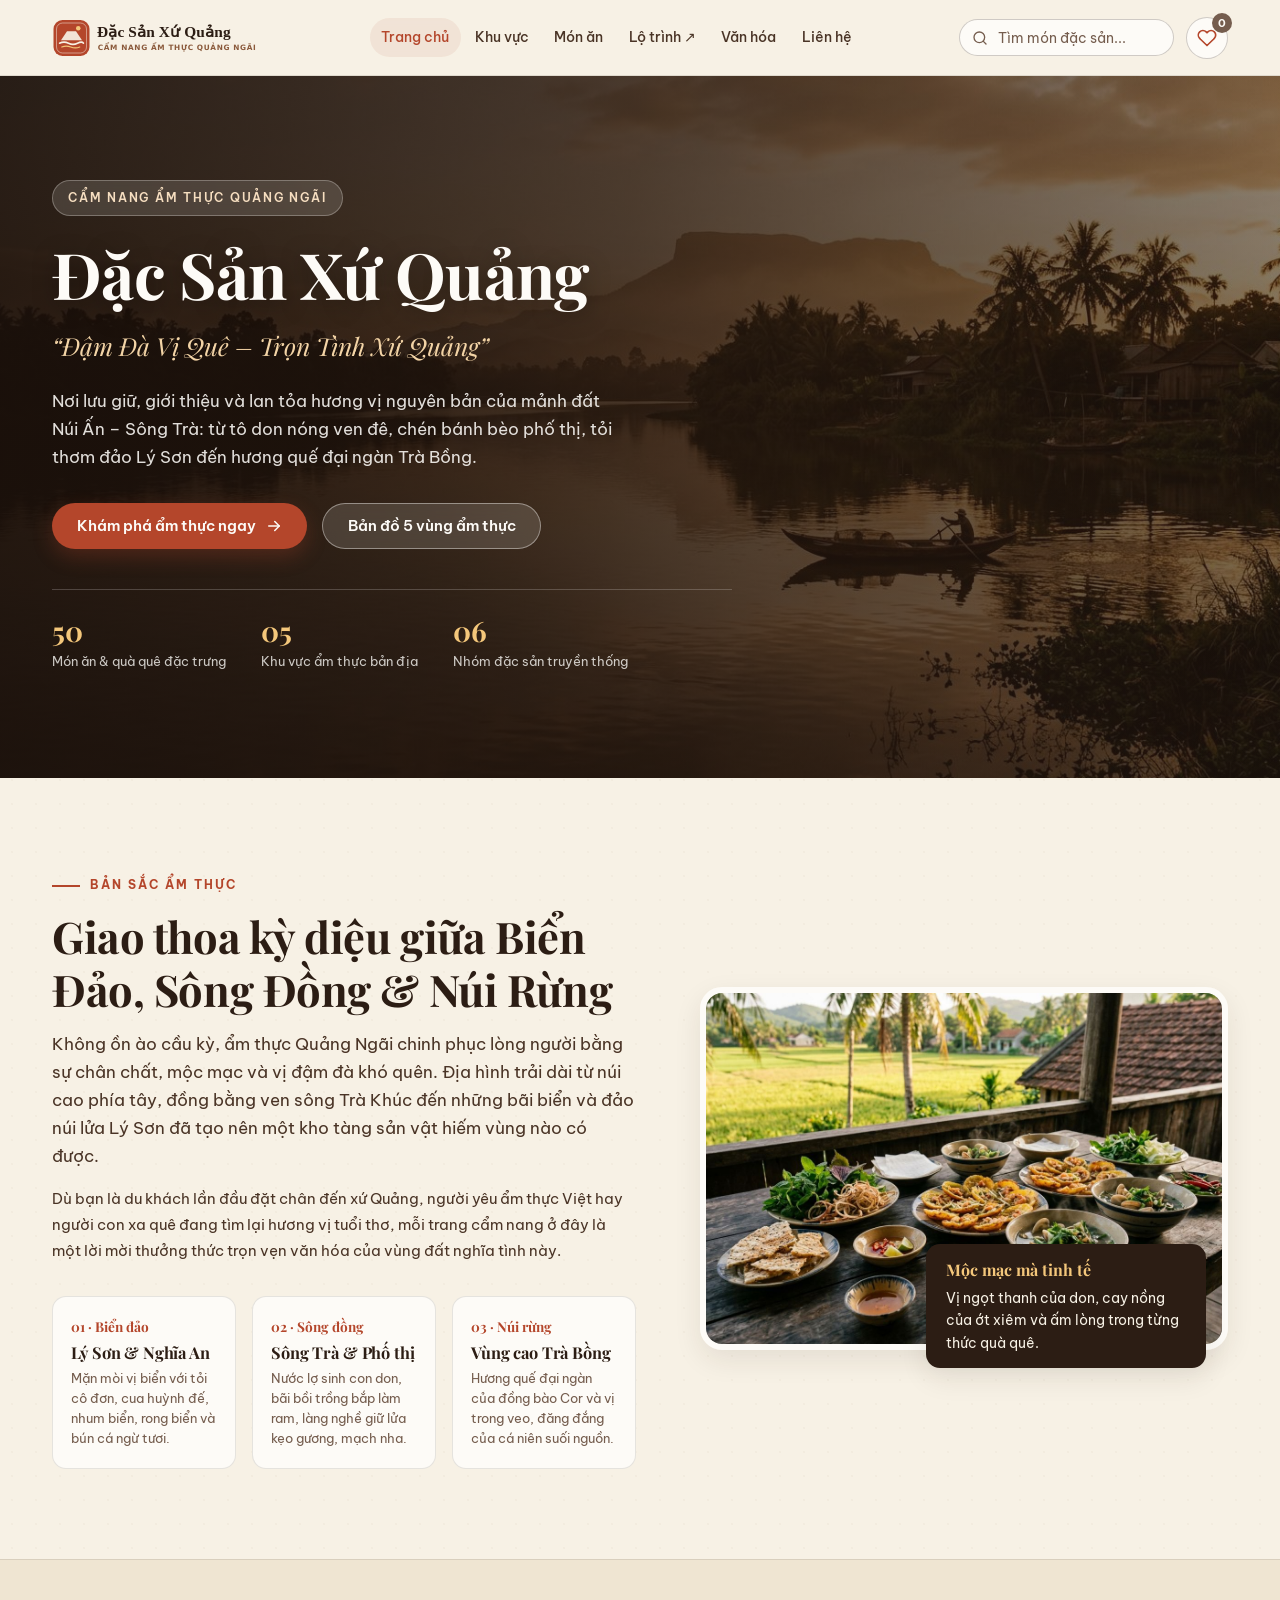
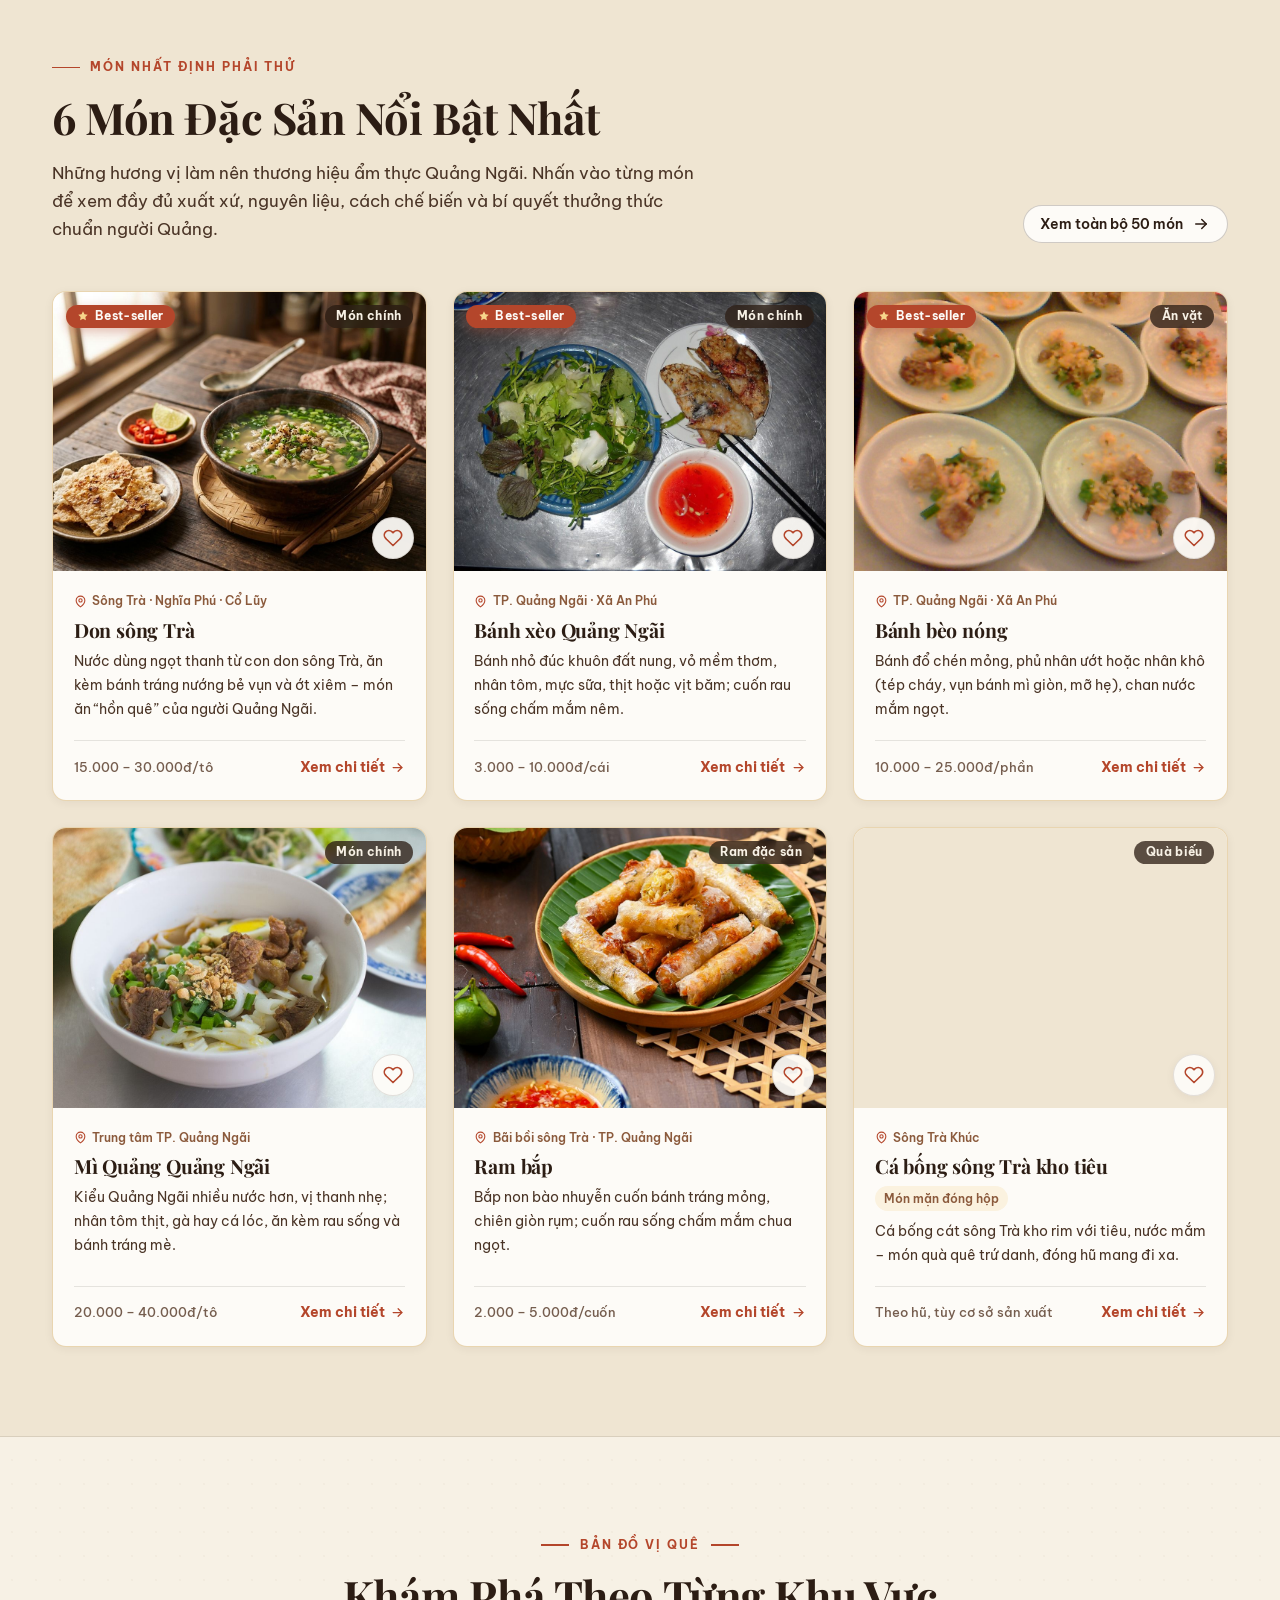
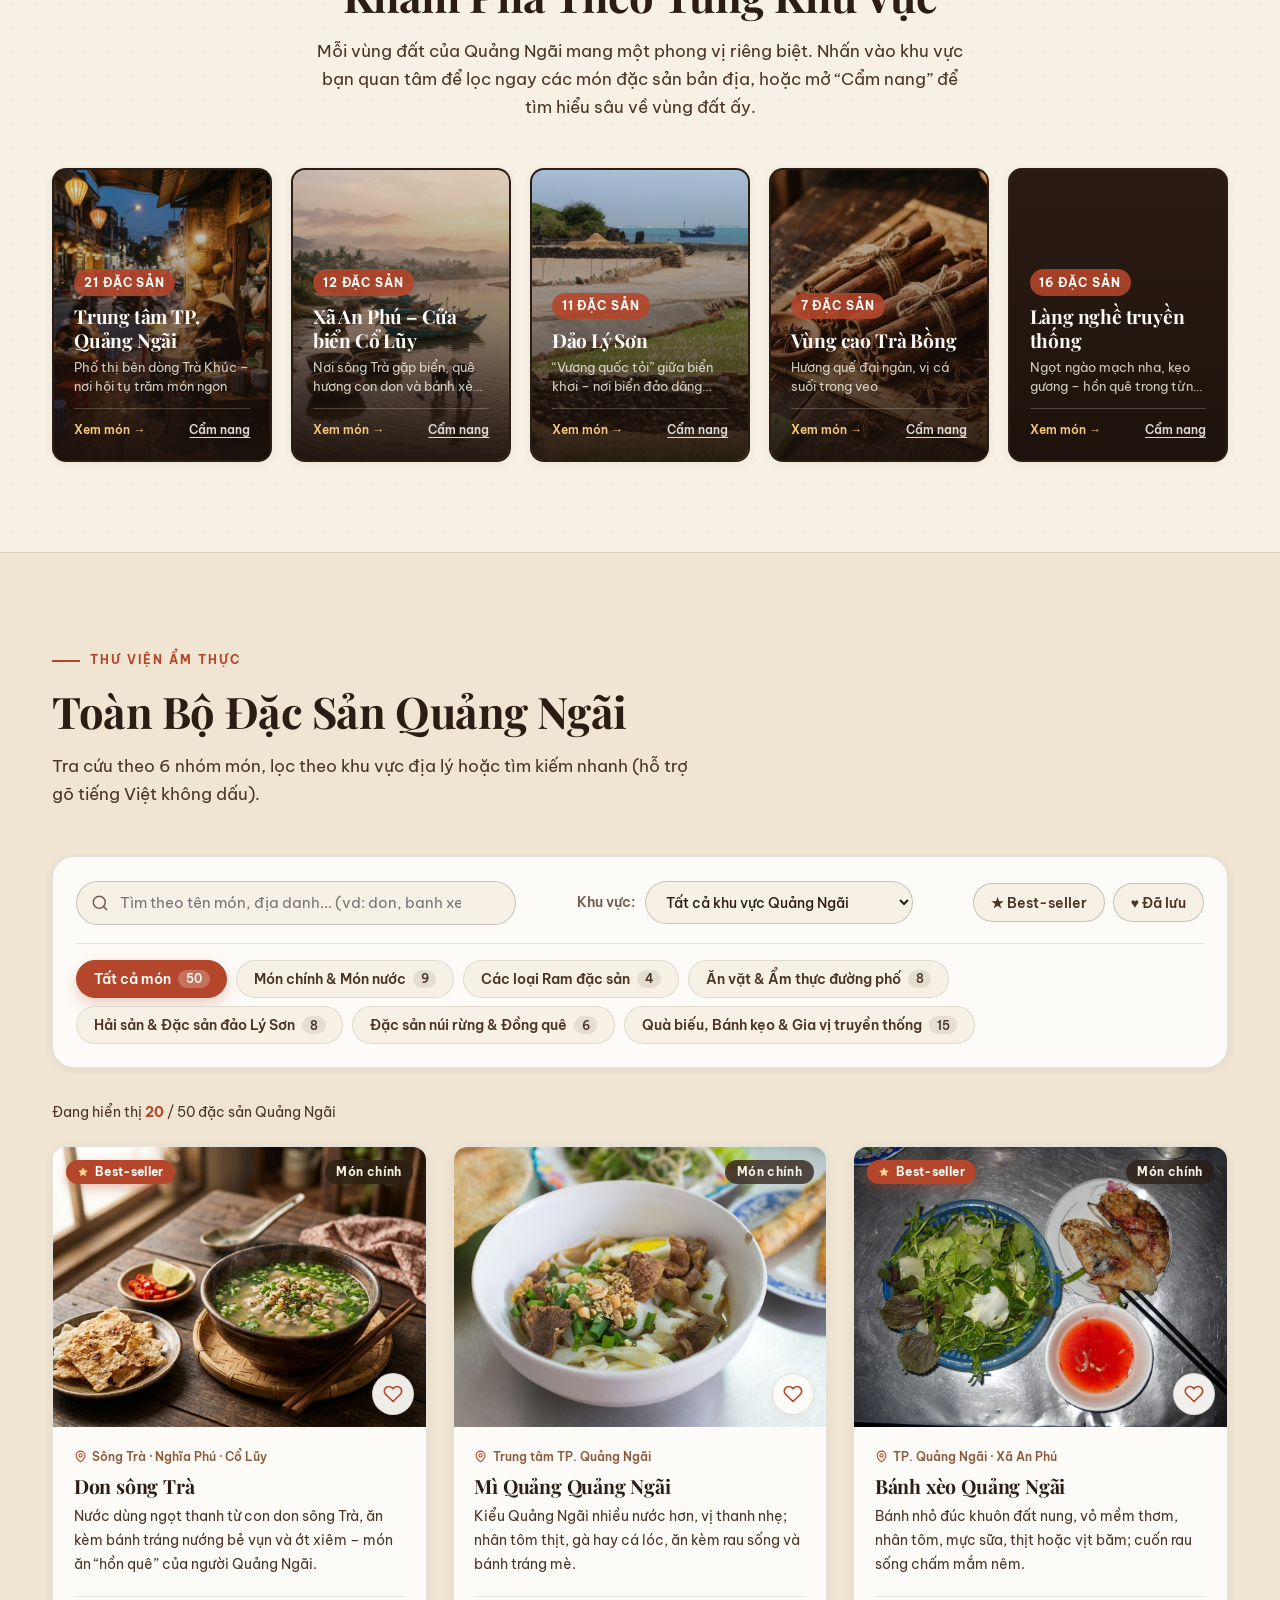
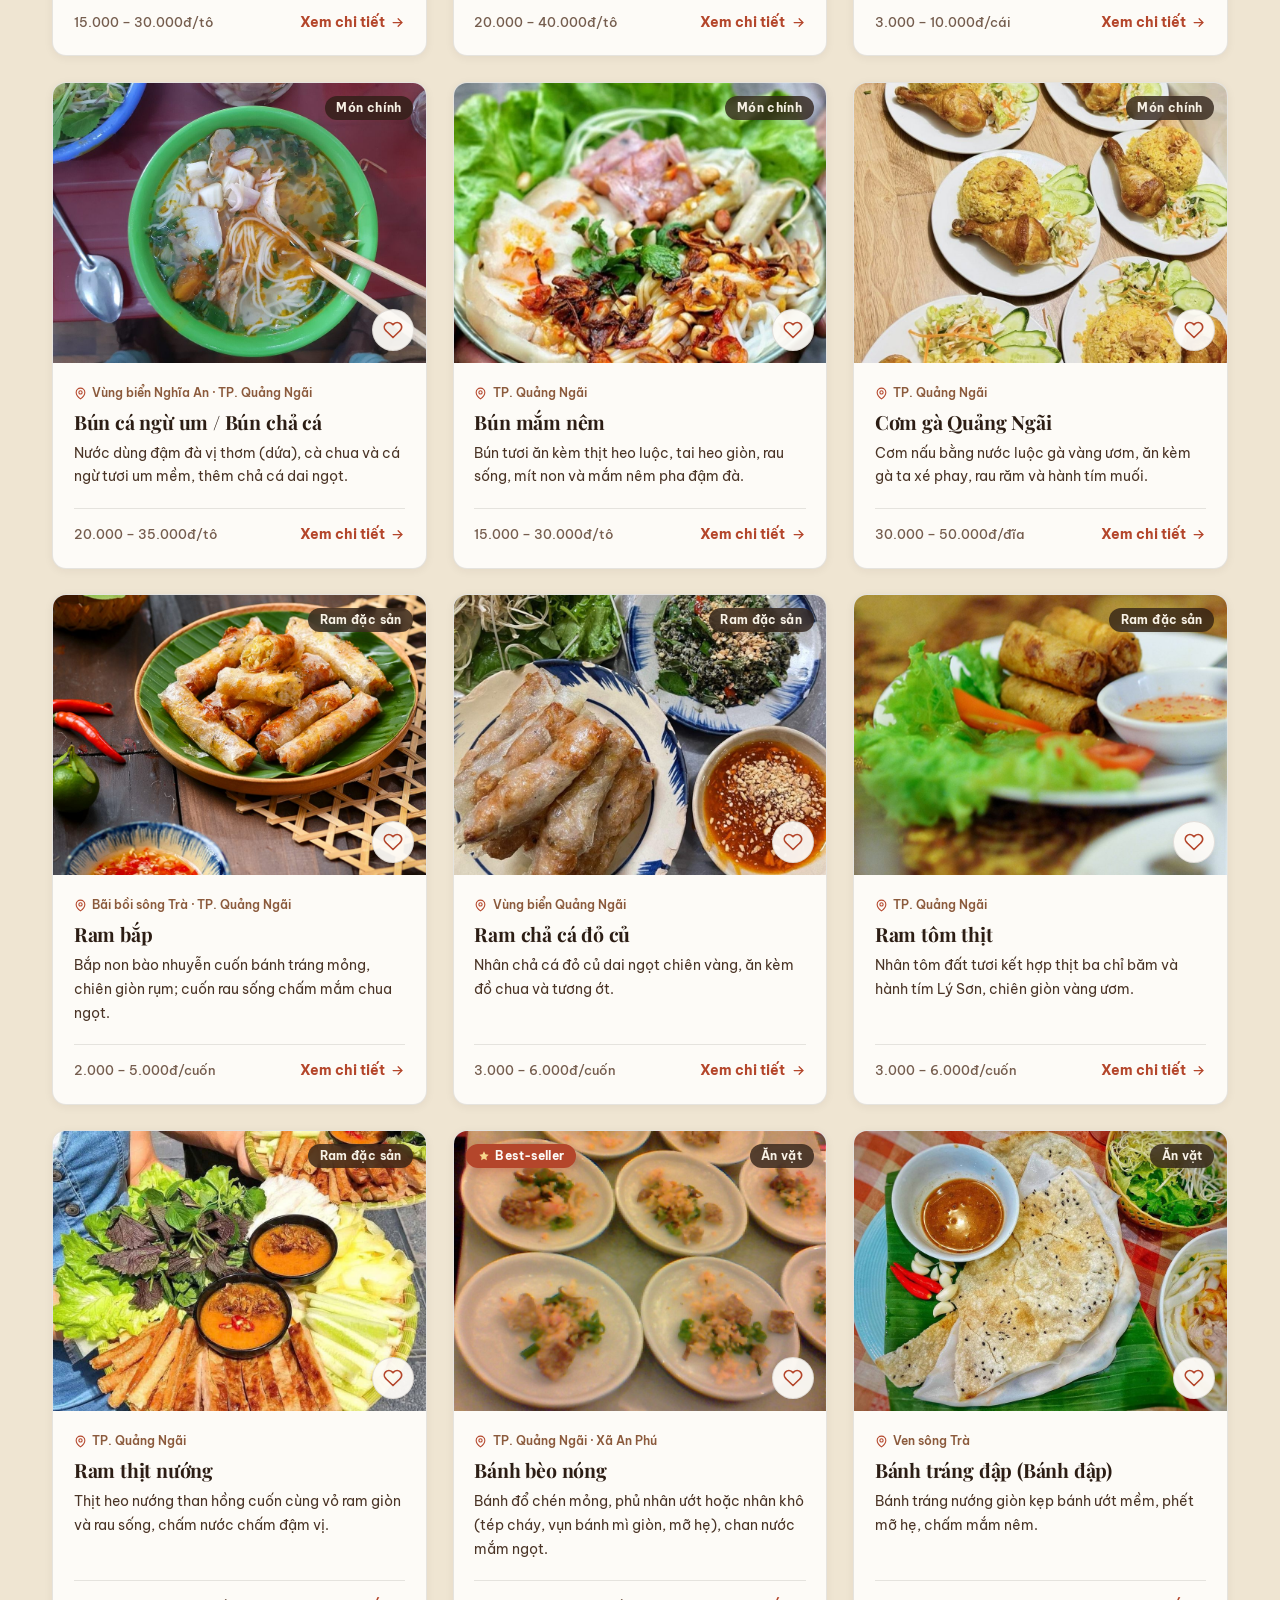
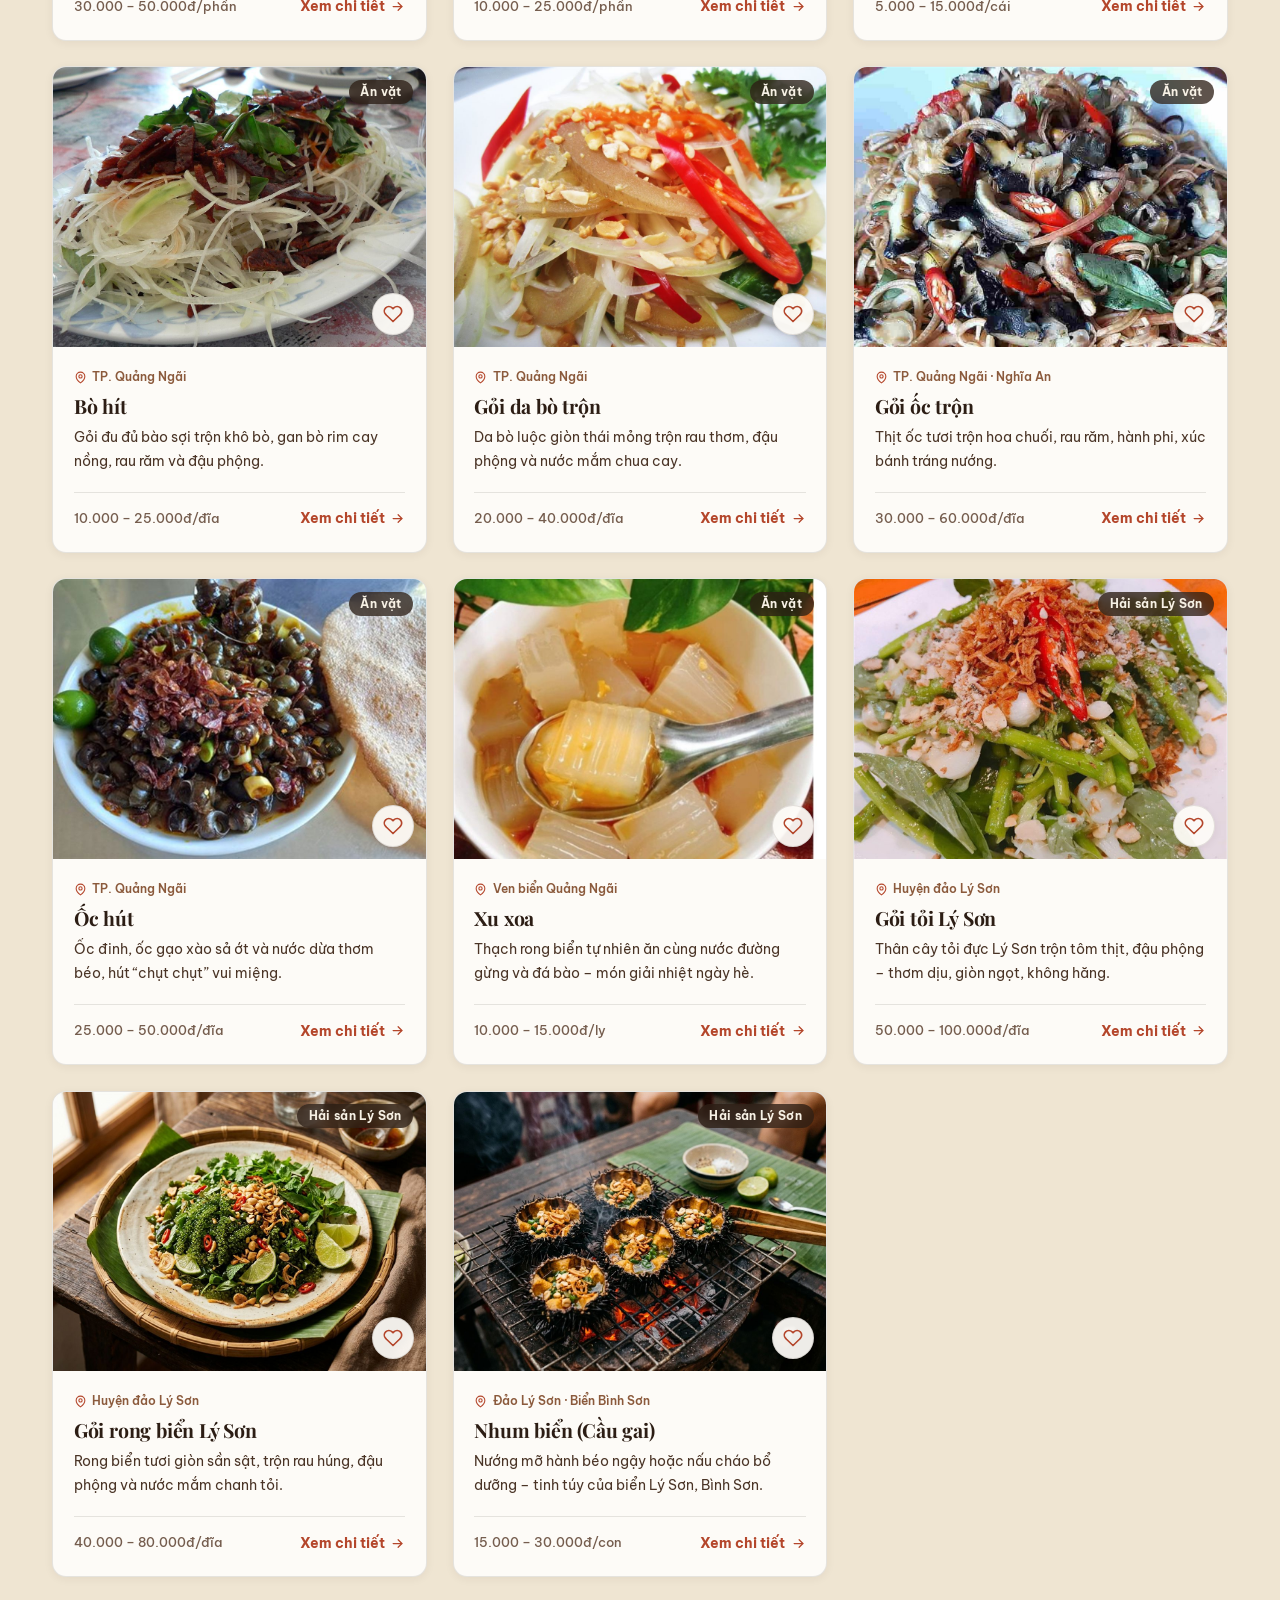
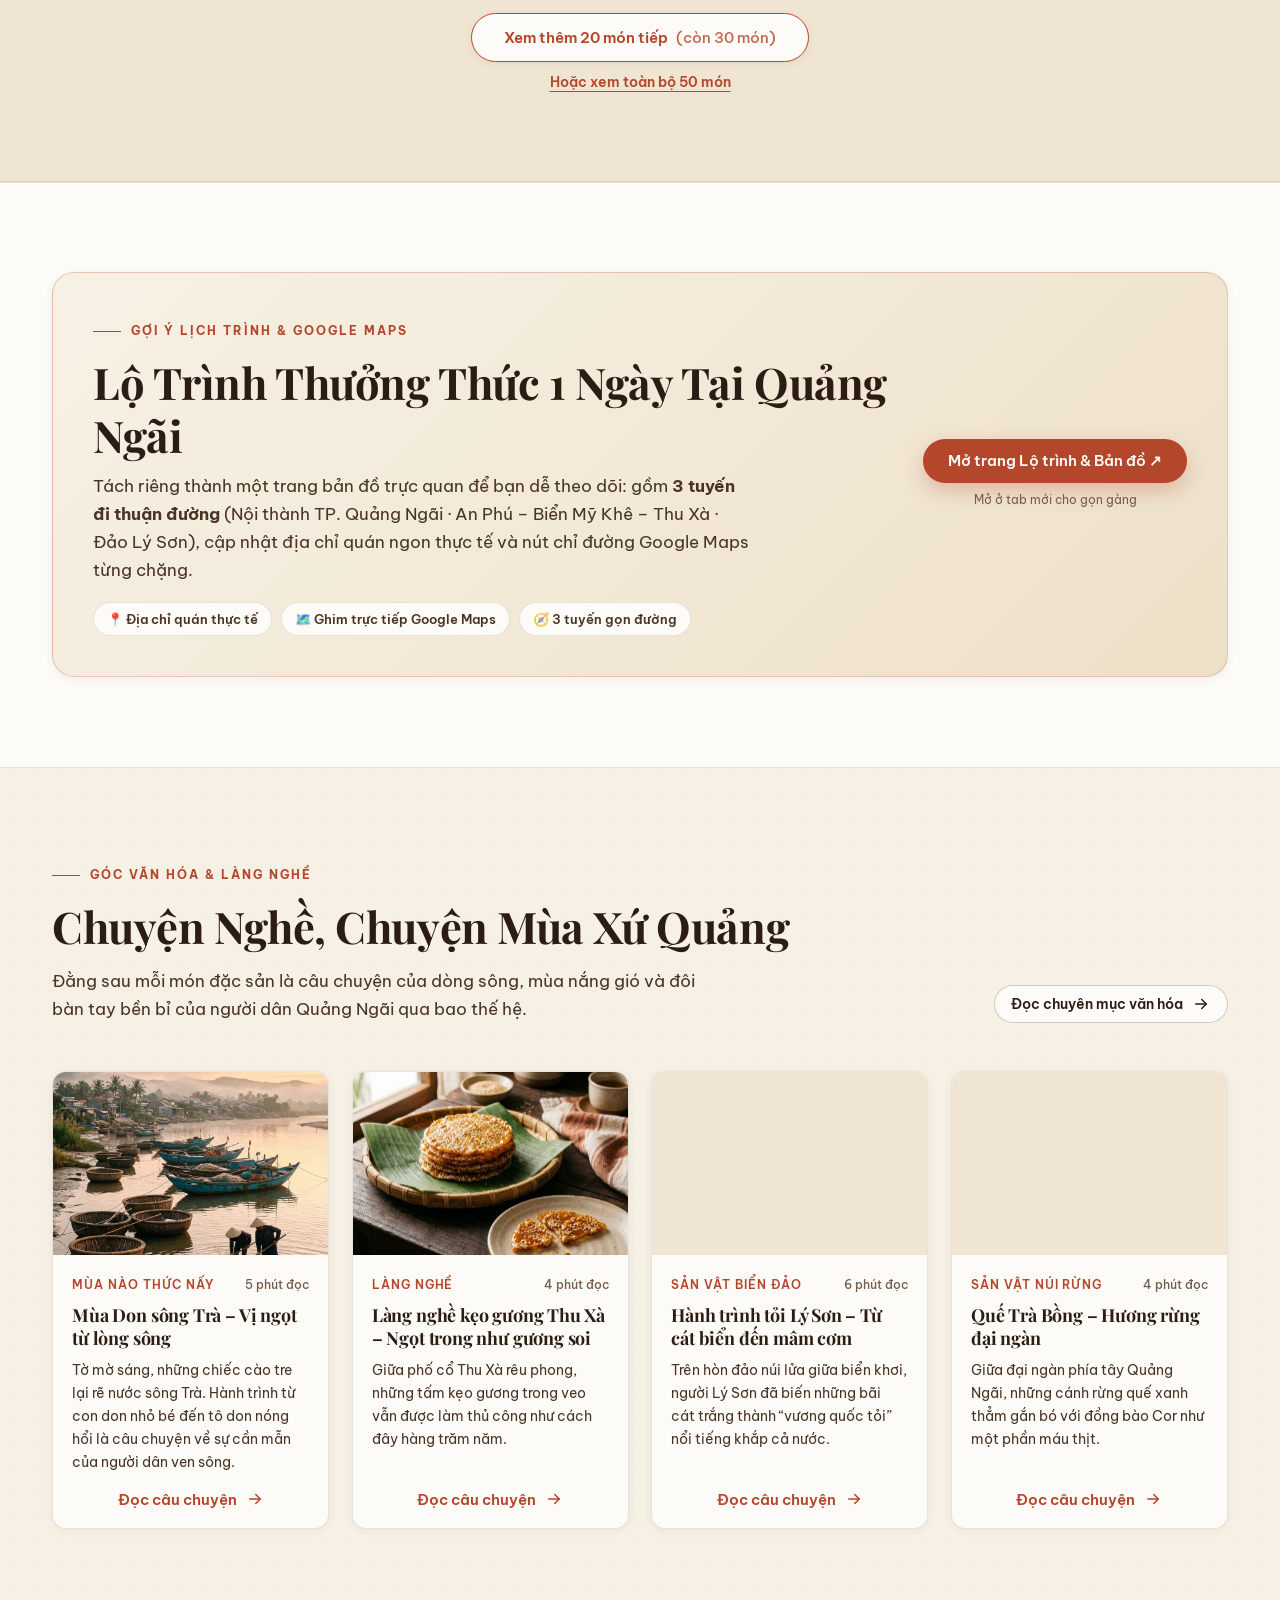
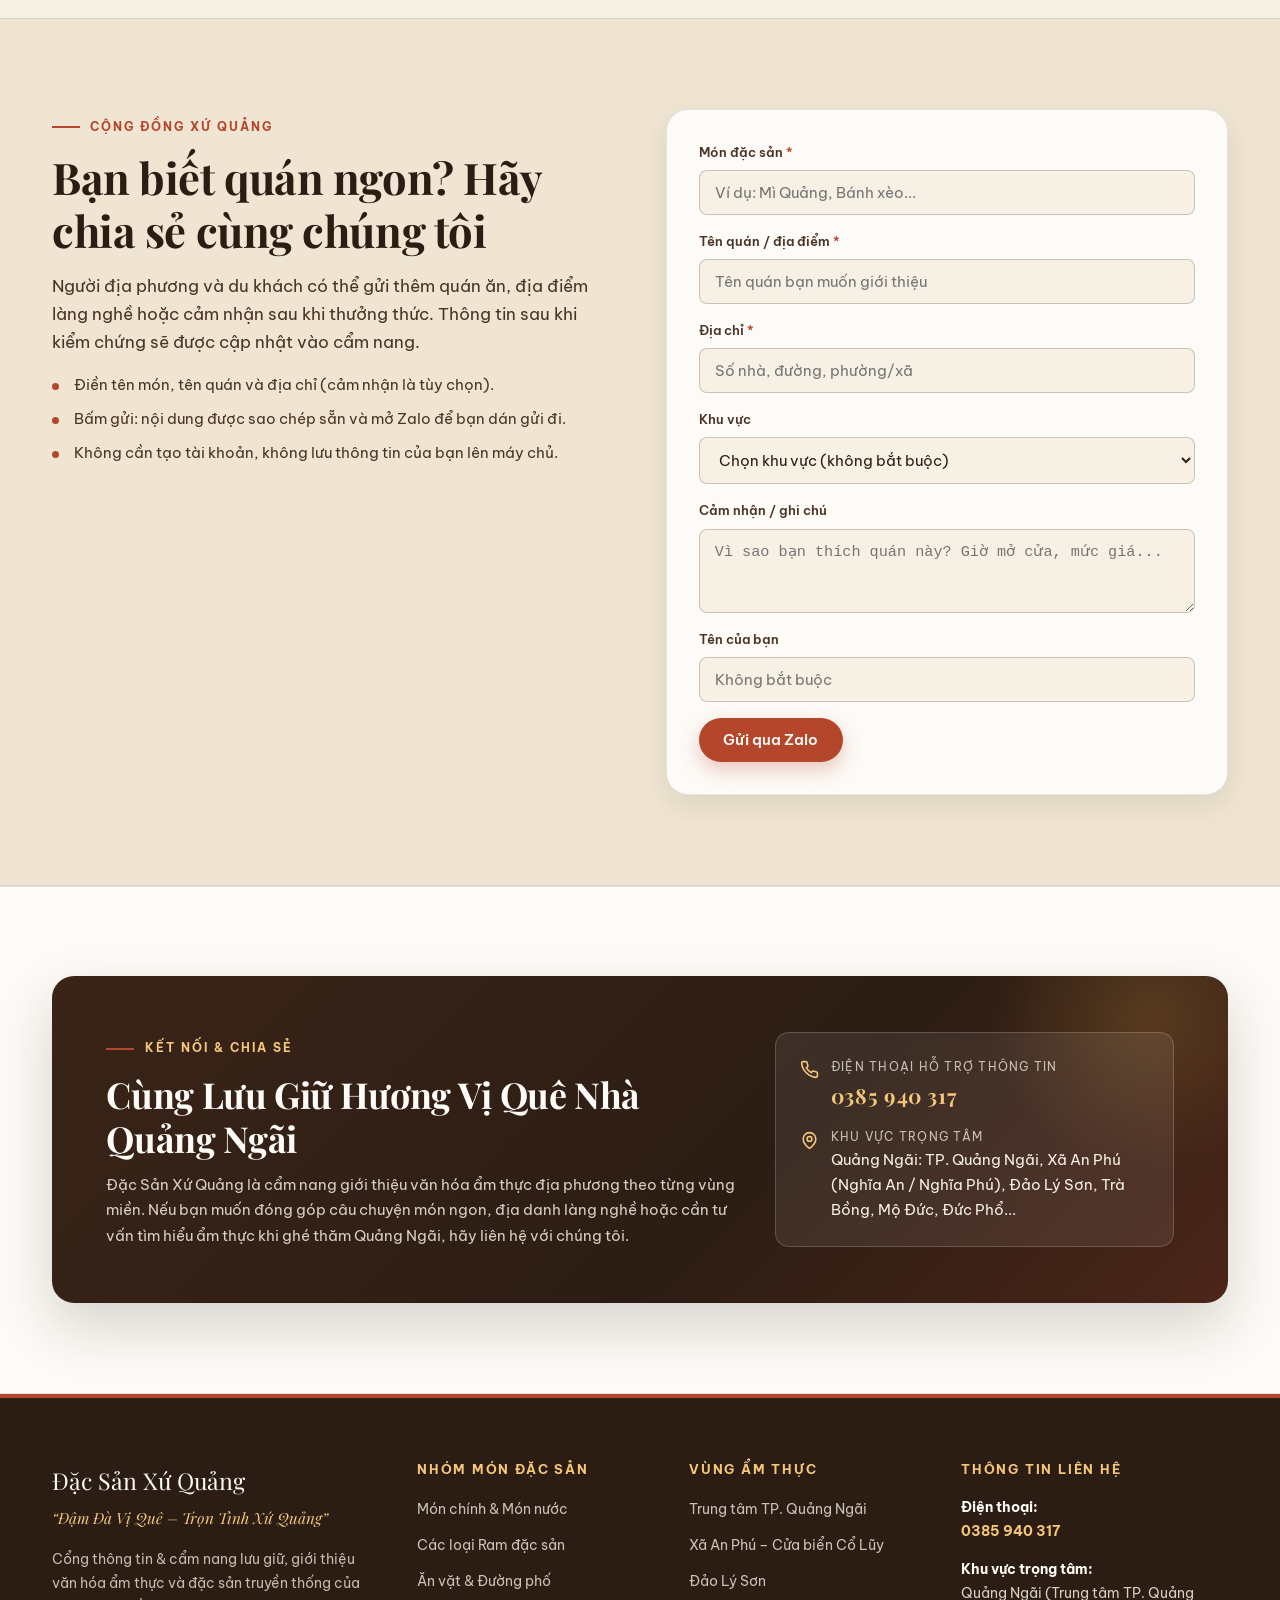
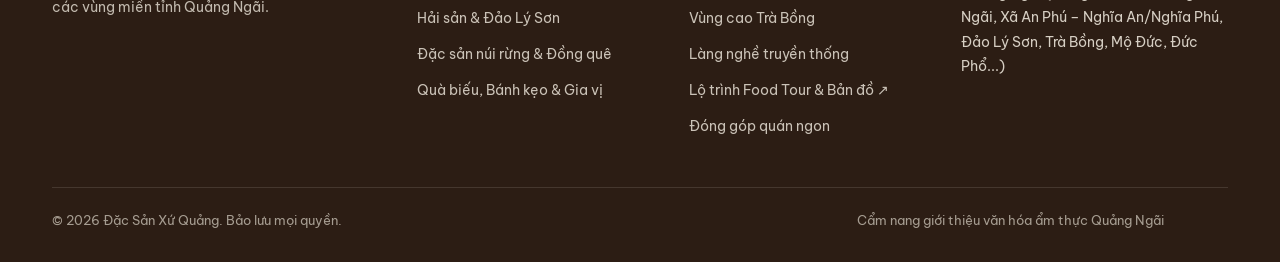
==== commit a178d137: "Mo rong len 50 dac san du 5 khu vuc (50/50 anh that) va phan trang Xem them 20 mon" ====
--- a/index.html
+++ b/index.html
@@ -79,7 +79,7 @@
 
           <div class="hero__stats">
             <div>
-              <span class="hero__stat-num">34</span>
+              <span class="hero__stat-num">50</span>
               <span class="hero__stat-label">Món ăn &amp; quà quê đặc trưng</span>
             </div>
             <div>
@@ -159,7 +159,7 @@
             </p>
           </div>
           <a href="#thu-vien-mon" class="btn btn--secondary btn--sm">
-            Xem toàn bộ 34 món
+            Xem toàn bộ 50 món
             <svg viewBox="0 0 24 24" fill="none" stroke="currentColor" stroke-width="2" stroke-linecap="round" stroke-linejoin="round" aria-hidden="true">
               <path d="M5 12h14"/><path d="m13 6 6 6-6 6"/>
             </svg>
@@ -231,6 +231,8 @@
 
         <!-- Lưới món ăn -->
         <div class="dishes-grid" id="dishes-grid"></div>
+        <!-- Nút Xem thêm 20 món / Xem toàn bộ -->
+        <div class="load-more-wrap" id="dishes-load-more"></div>
       </div>
     </section>
 
--- a/css/components.css
+++ b/css/components.css
@@ -2337,3 +2337,49 @@
   color: var(--color-sage);
   font-weight: 600;
 }
+
+/* ---------------- NÚT XEM THÊM 20 MÓN ---------------- */
+.load-more-wrap {
+  margin-top: 2.25rem;
+}
+
+.load-more-wrap:empty {
+  display: none;
+}
+
+.load-more-box {
+  display: flex;
+  flex-direction: column;
+  align-items: center;
+  gap: 0.75rem;
+  text-align: center;
+}
+
+.load-more-btn {
+  padding: 0.9rem 2rem;
+  font-size: 0.96rem;
+  border-color: var(--color-brick);
+  color: var(--color-brick);
+  box-shadow: var(--shadow-sm);
+}
+
+.load-more-btn:hover {
+  background-color: var(--color-brick);
+  color: var(--color-ivory);
+}
+
+.load-more-btn__sub {
+  font-weight: 500;
+  opacity: 0.82;
+}
+
+.load-more-all {
+  font-size: 0.88rem;
+  text-decoration: underline;
+  text-underline-offset: 4px;
+}
+
+.load-more-done {
+  font-size: 0.86rem;
+  color: var(--color-muted);
+}
